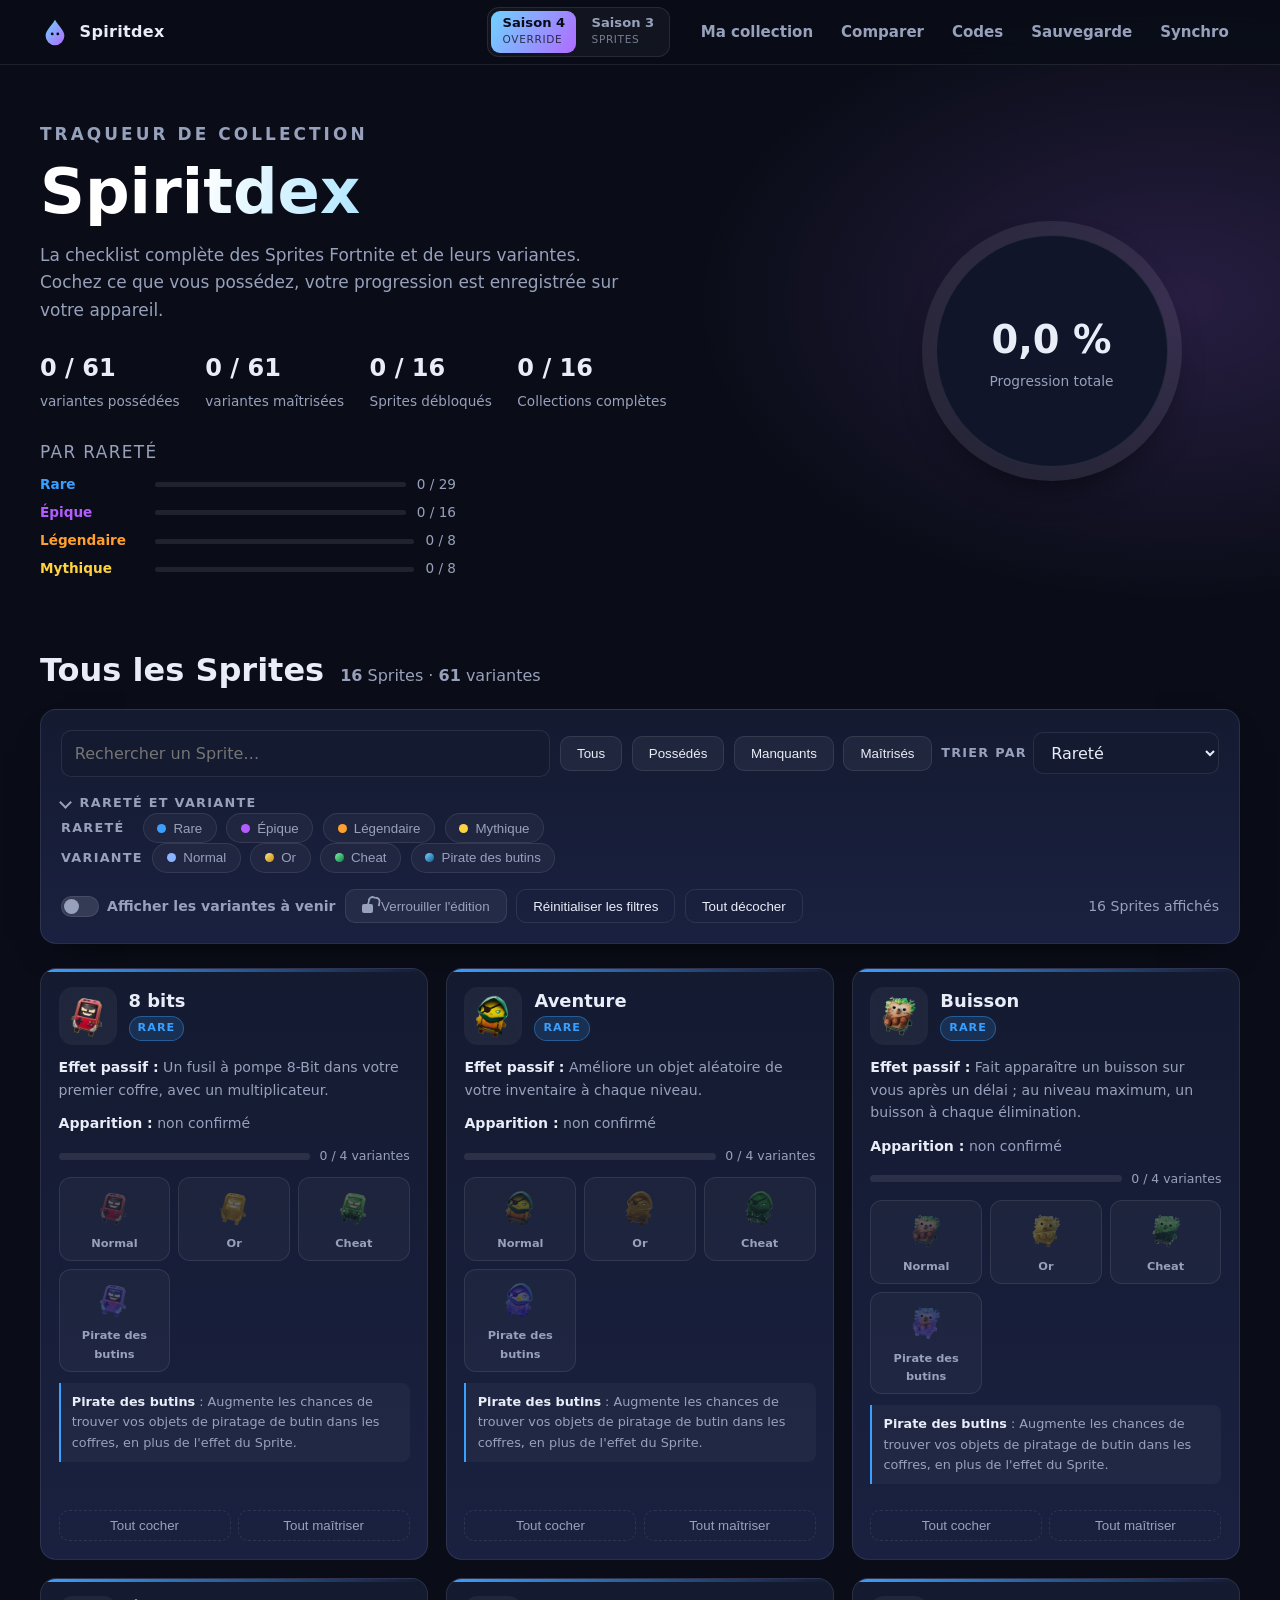
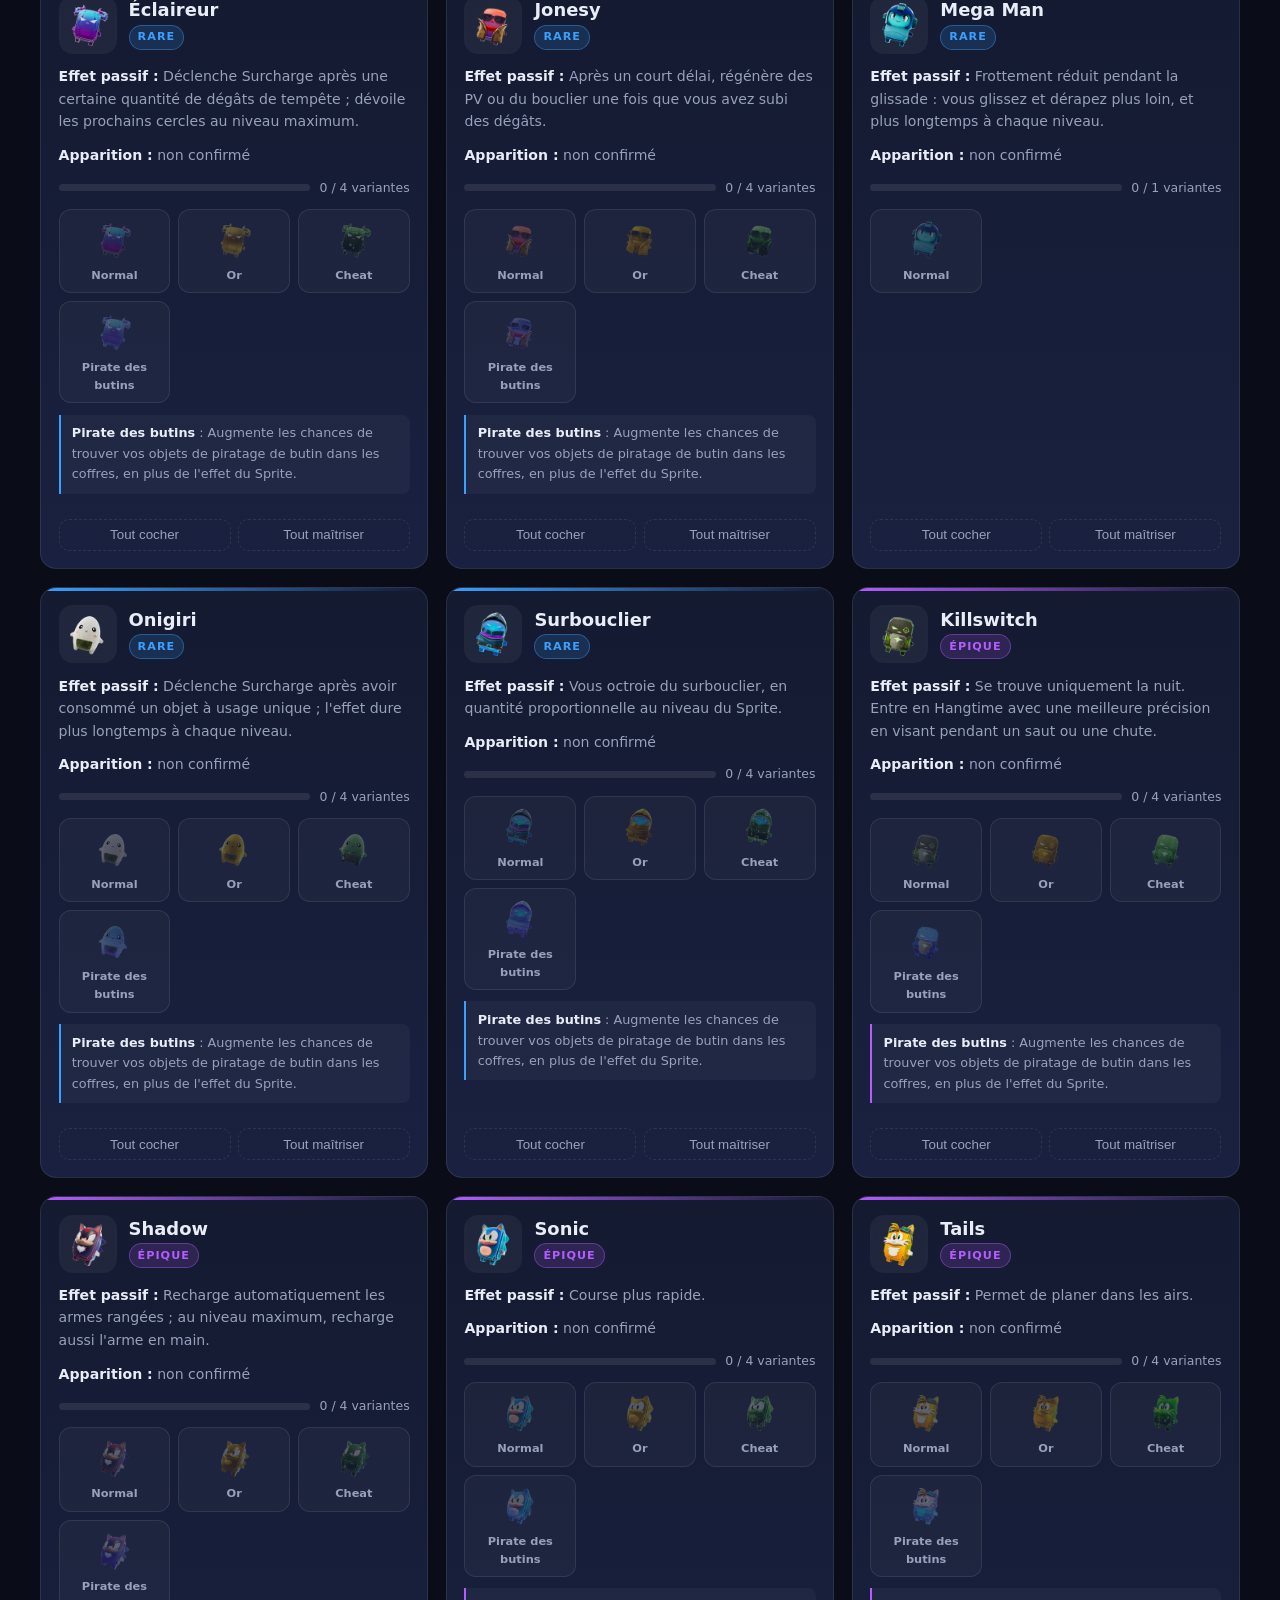
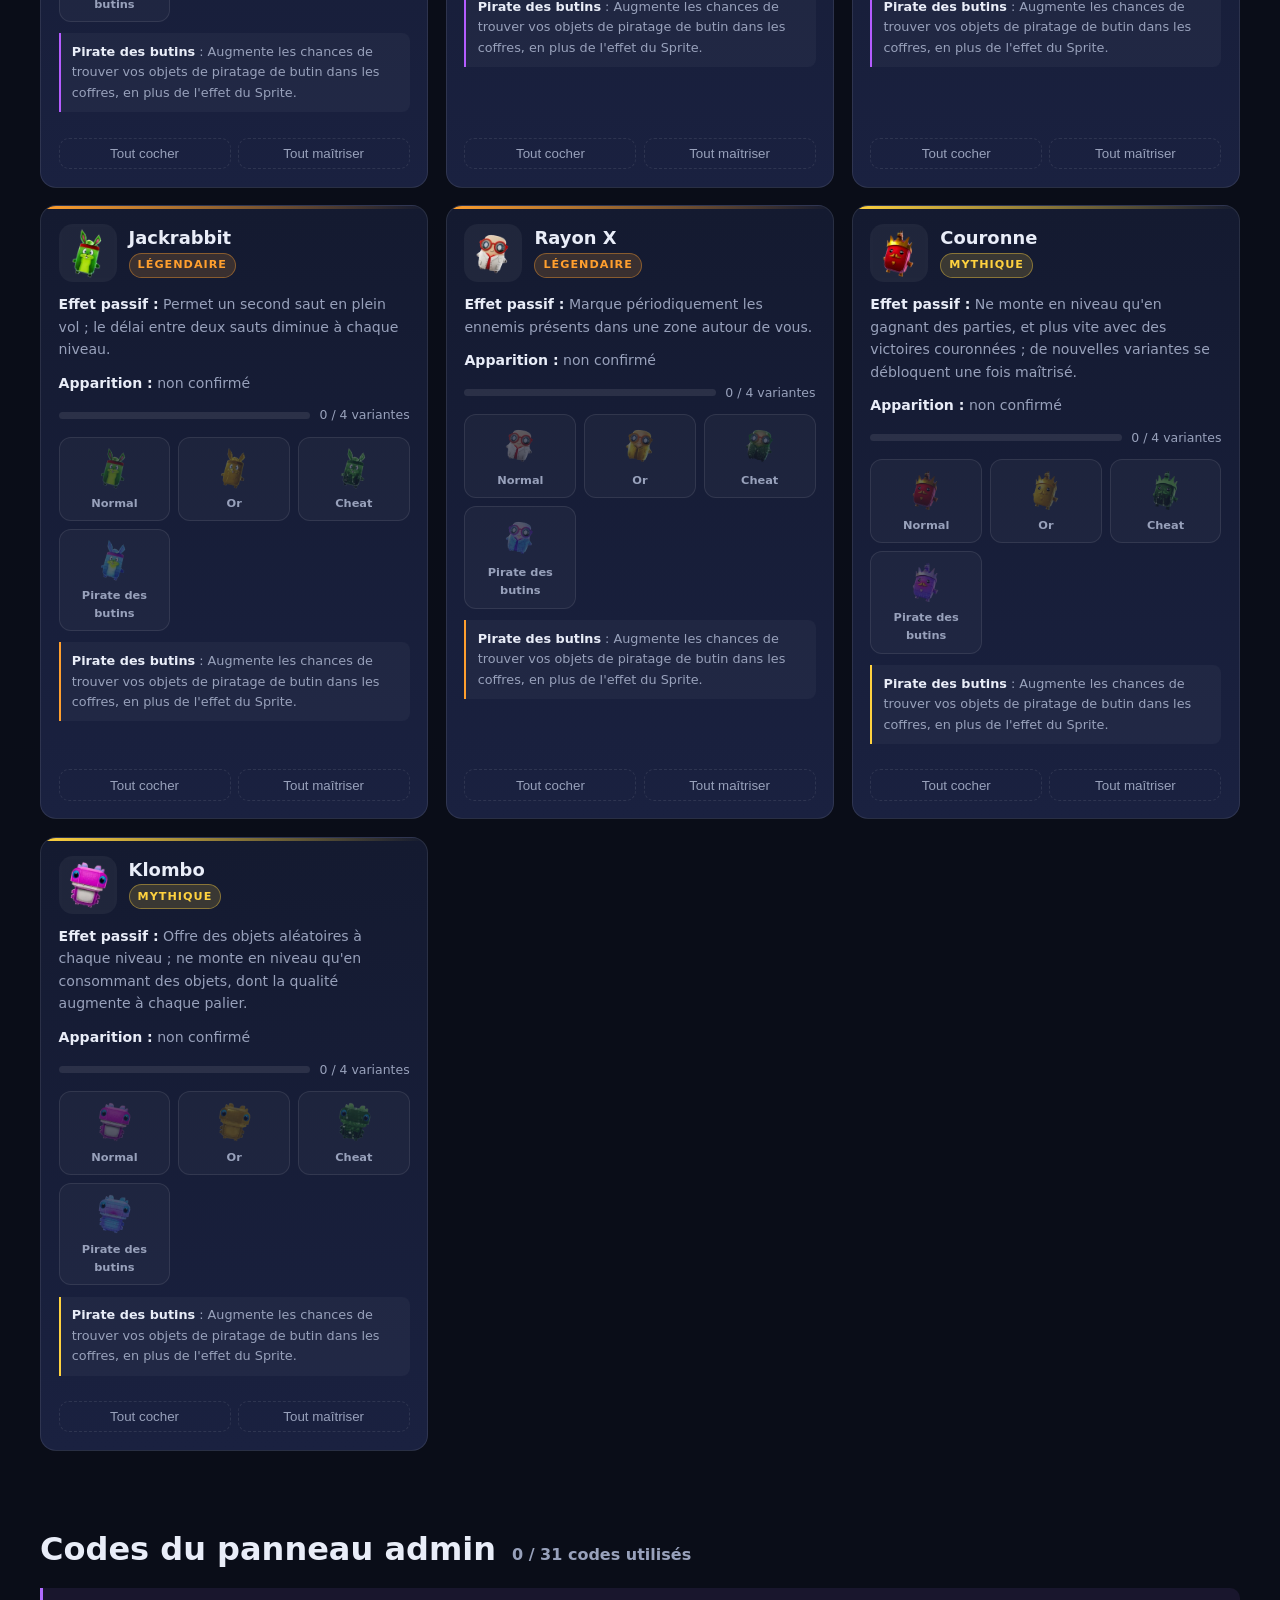
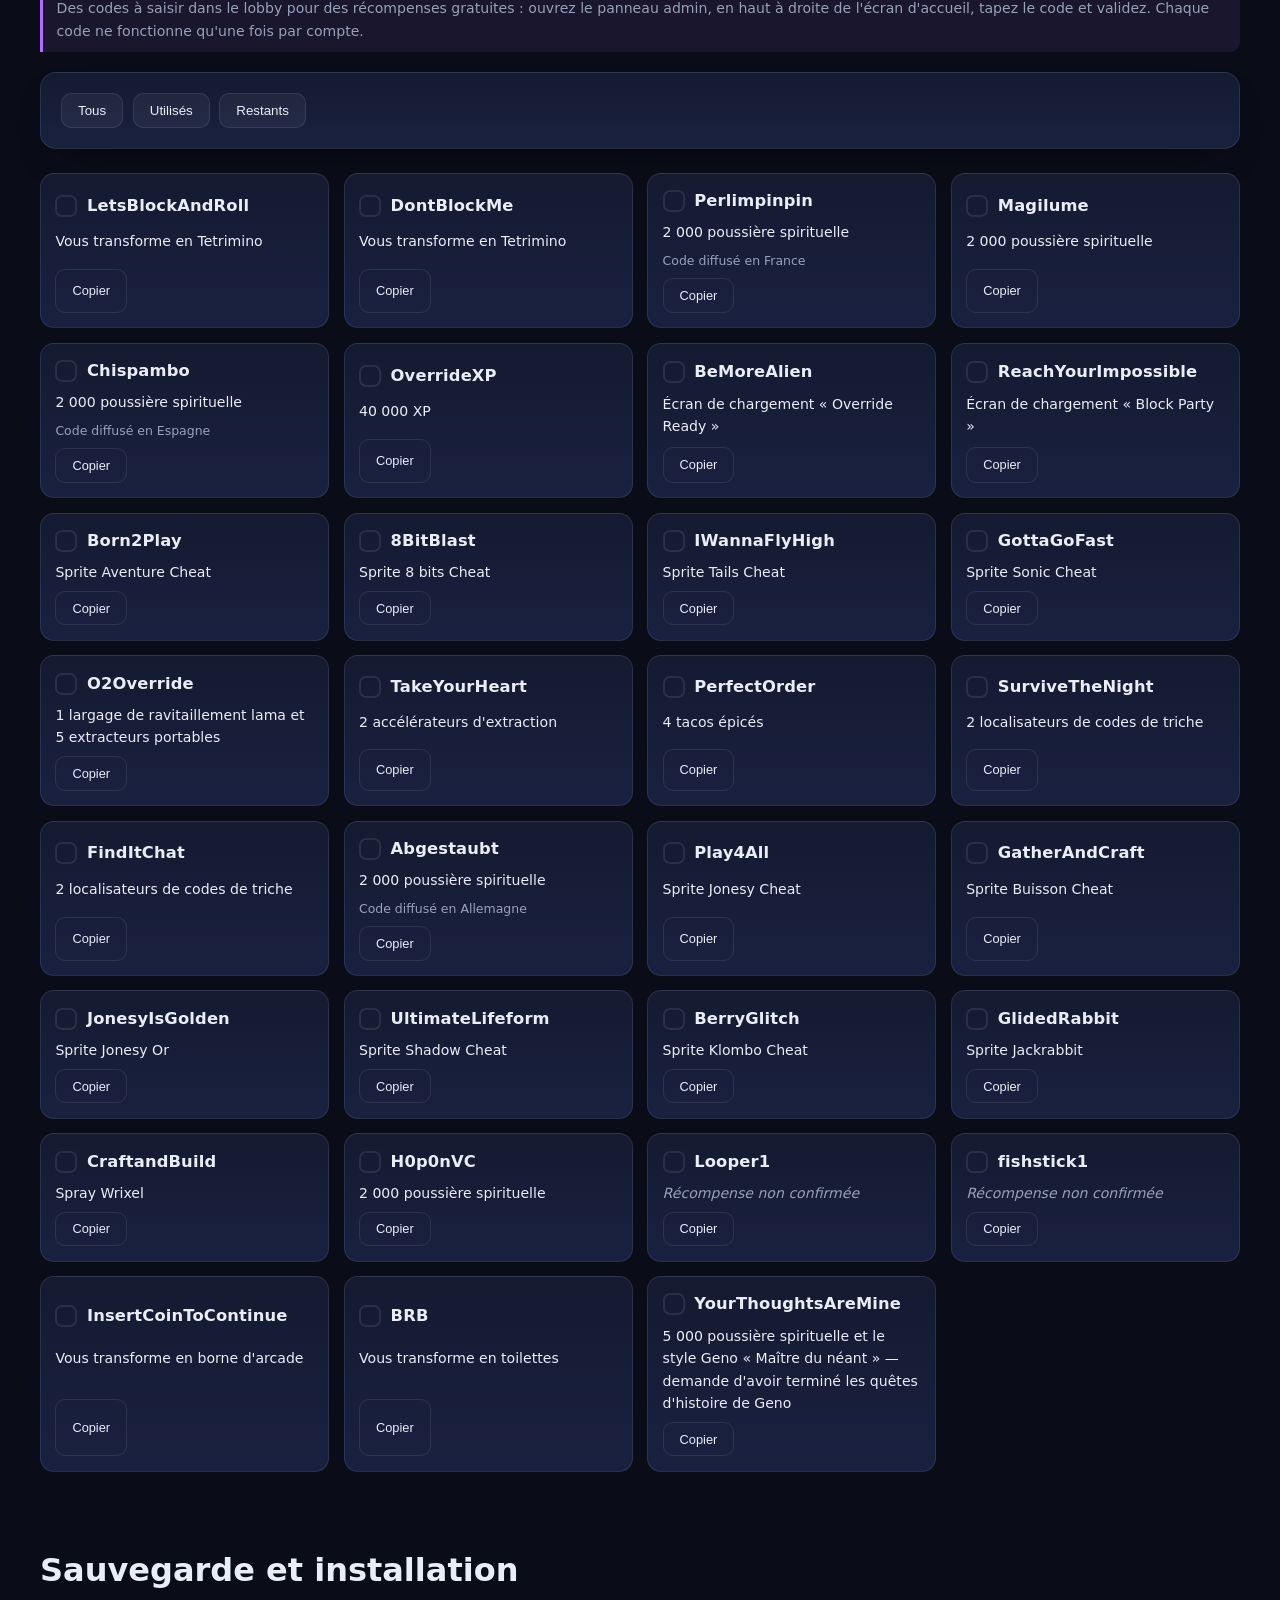
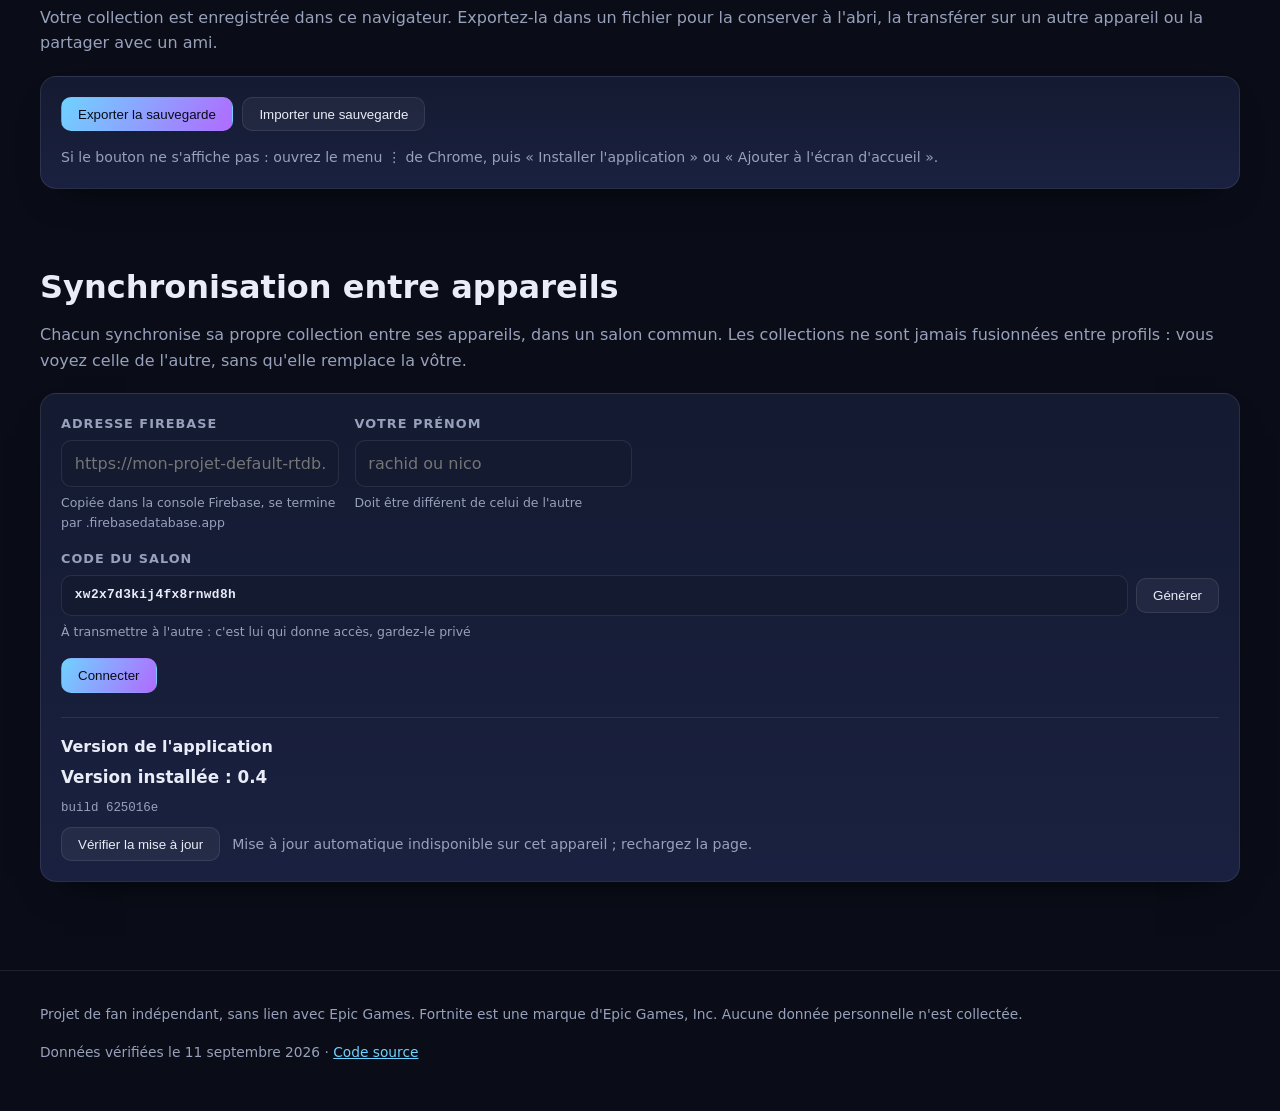
==== index.html @ 767d53b4 "Deploy 625016e57aa10b478d36780dc2bc781503c503b8" ====
<!doctype html>
<html lang="fr">
<head>
<meta charset="utf-8">
<meta name="viewport" content="width=device-width, initial-scale=1">
<title>Spiritdex</title>
<meta name="description" content="Checklist des Sprites Fortnite et de leurs variantes.">
<link rel="canonical" href="./fr/">
<link rel="icon" href="./assets/img/favicon.svg?v=625016e" type="image/svg+xml">
<style>
  body{margin:0;min-height:100vh;display:grid;place-items:center;background:#0a0d18;color:#e9edf8;
       font:16px/1.6 system-ui,sans-serif;text-align:center}
  a{color:#6fd2ff;font-weight:700}
</style>
<script>
  // Le site n'existe qu'en français : on redirige en conservant un éventuel
  // code de partage présent dans l'adresse.
  location.replace('./fr/' + location.search + location.hash);
</script>
</head>
<body>
  <p><a href="./fr/">Ouvrir Spiritdex</a></p>
</body>
</html>
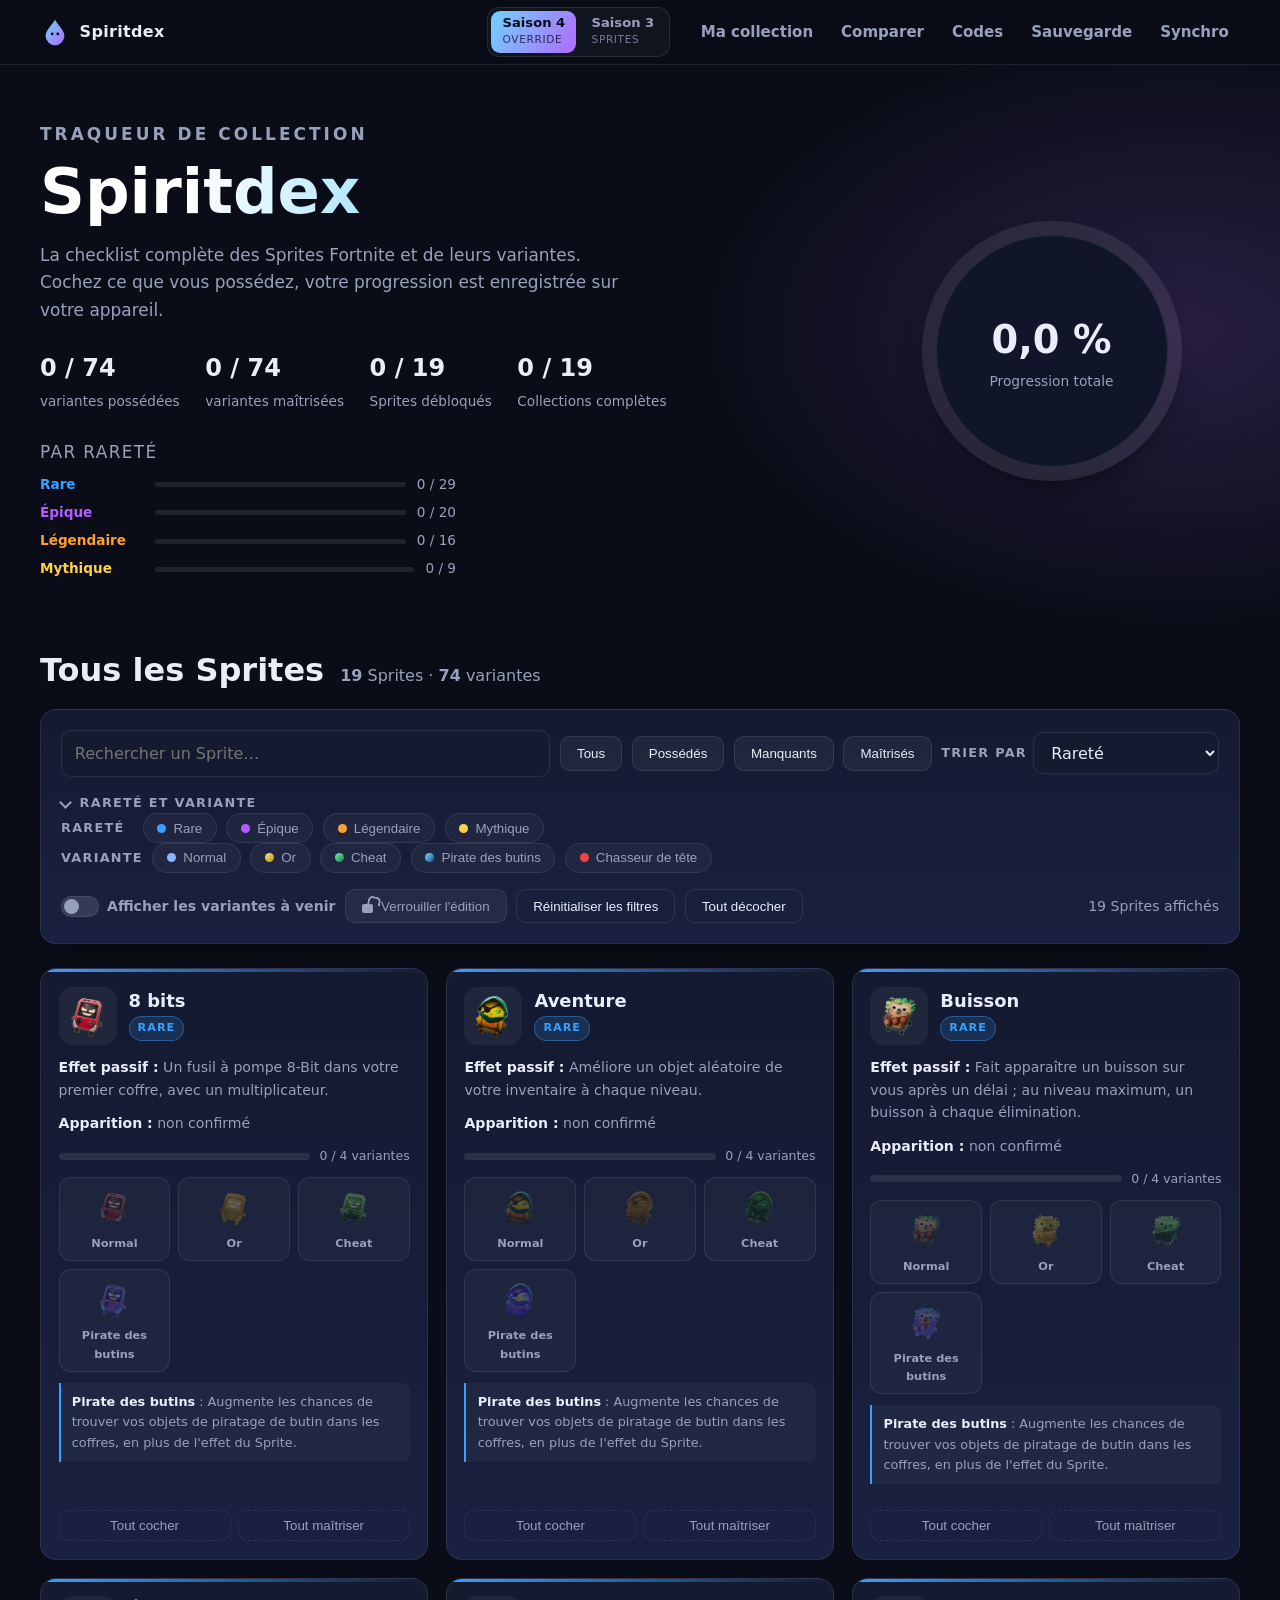
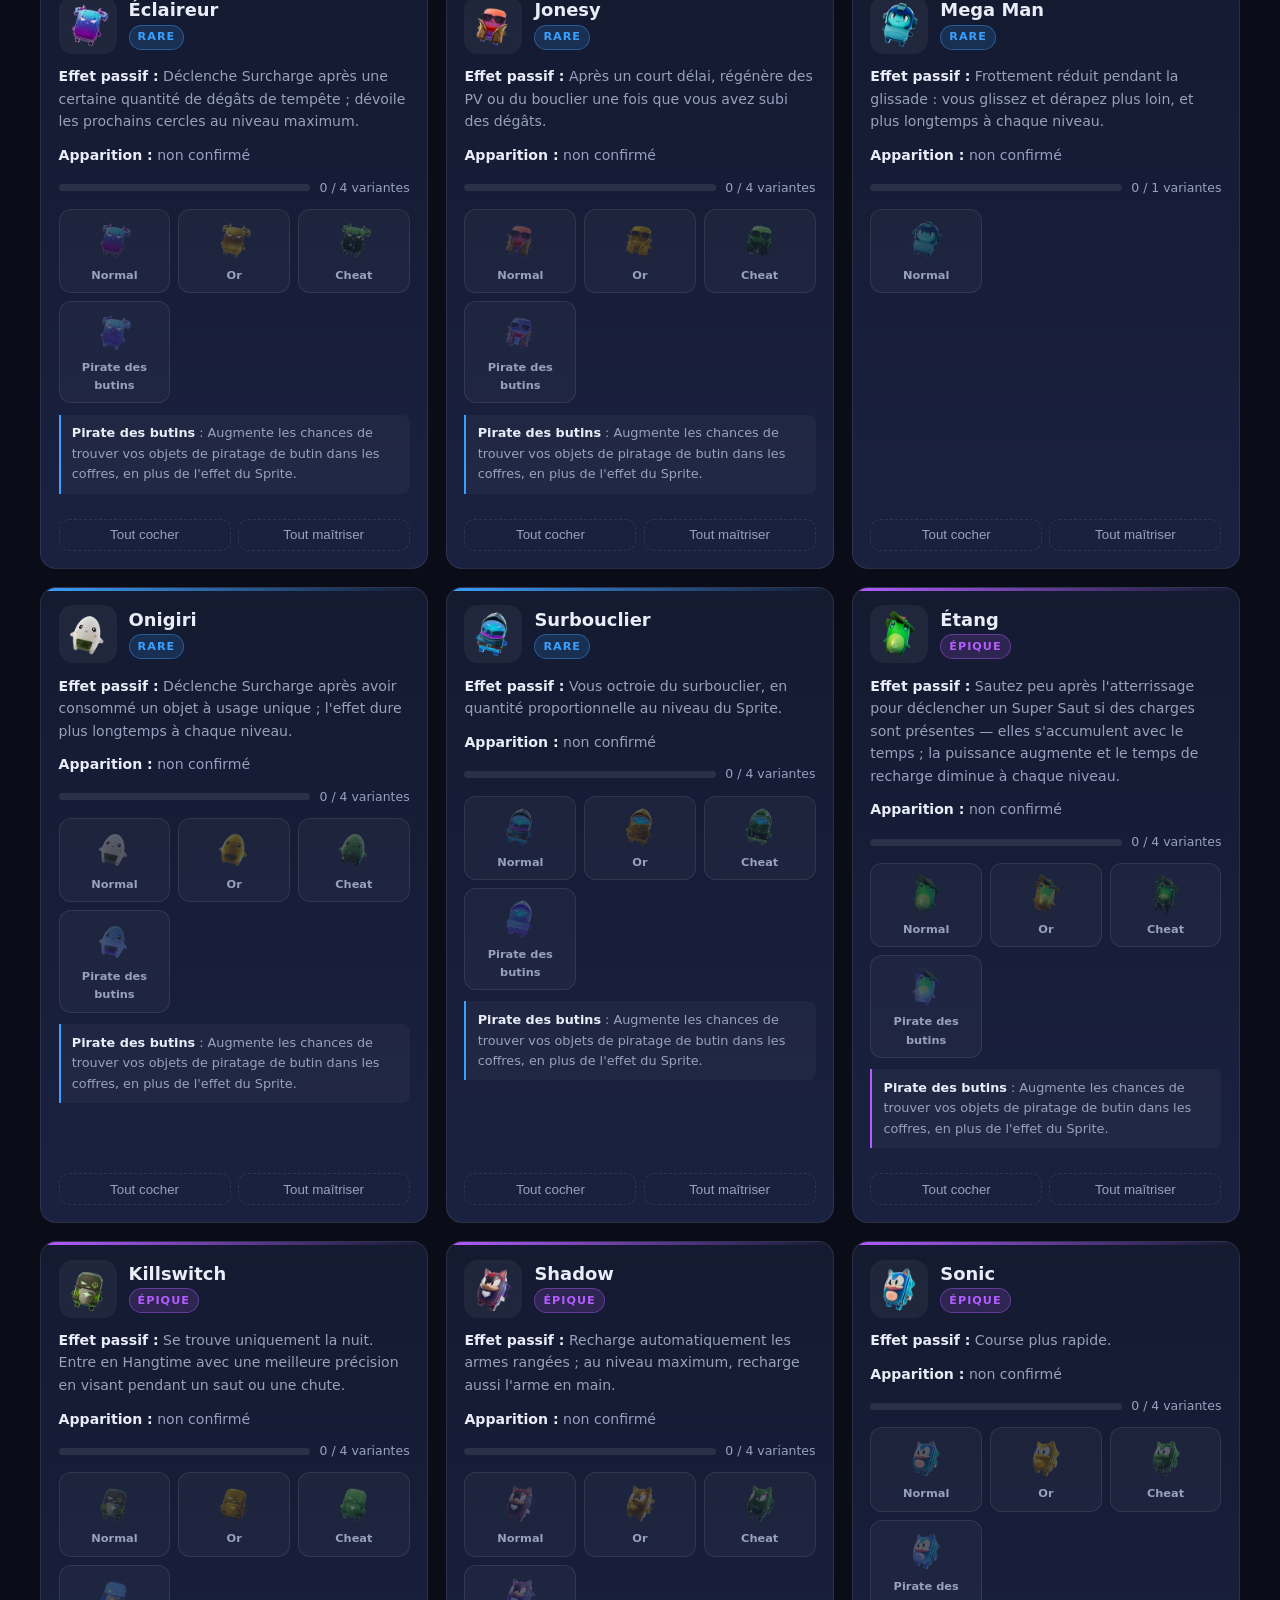
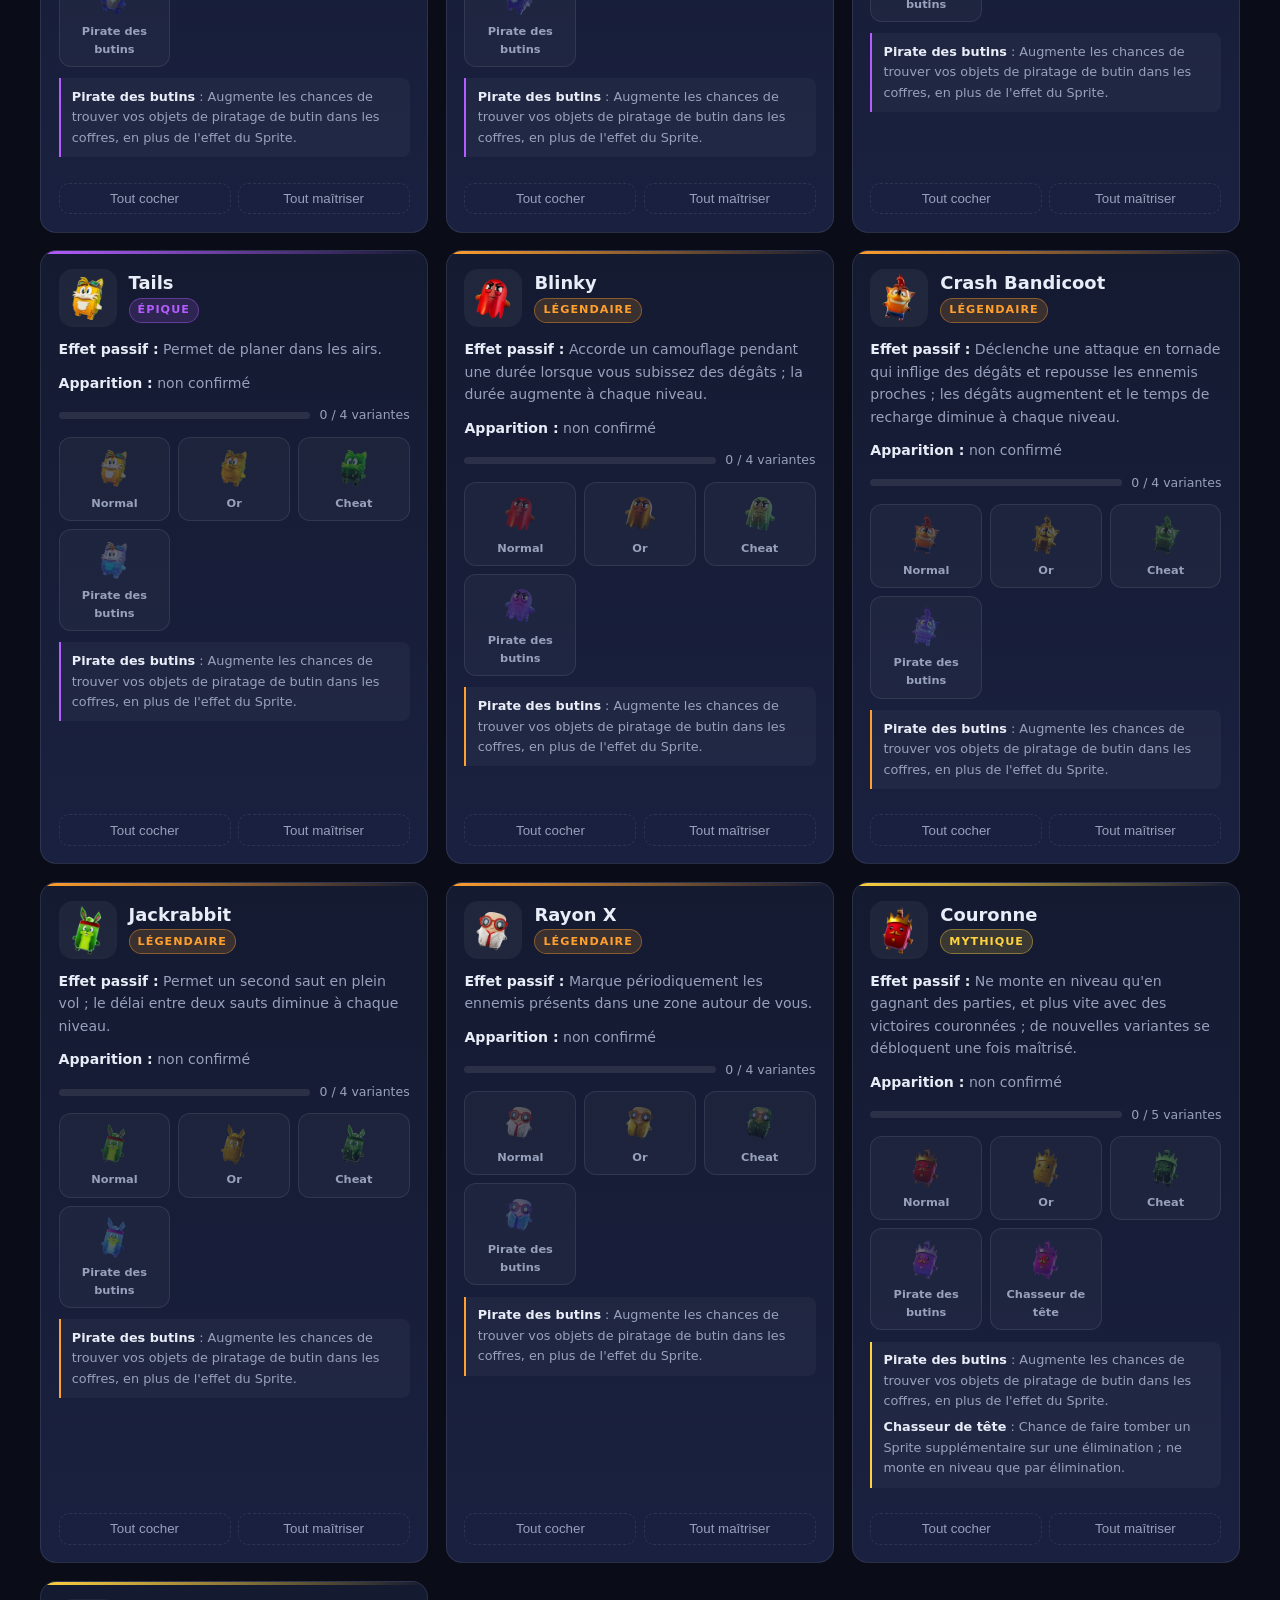
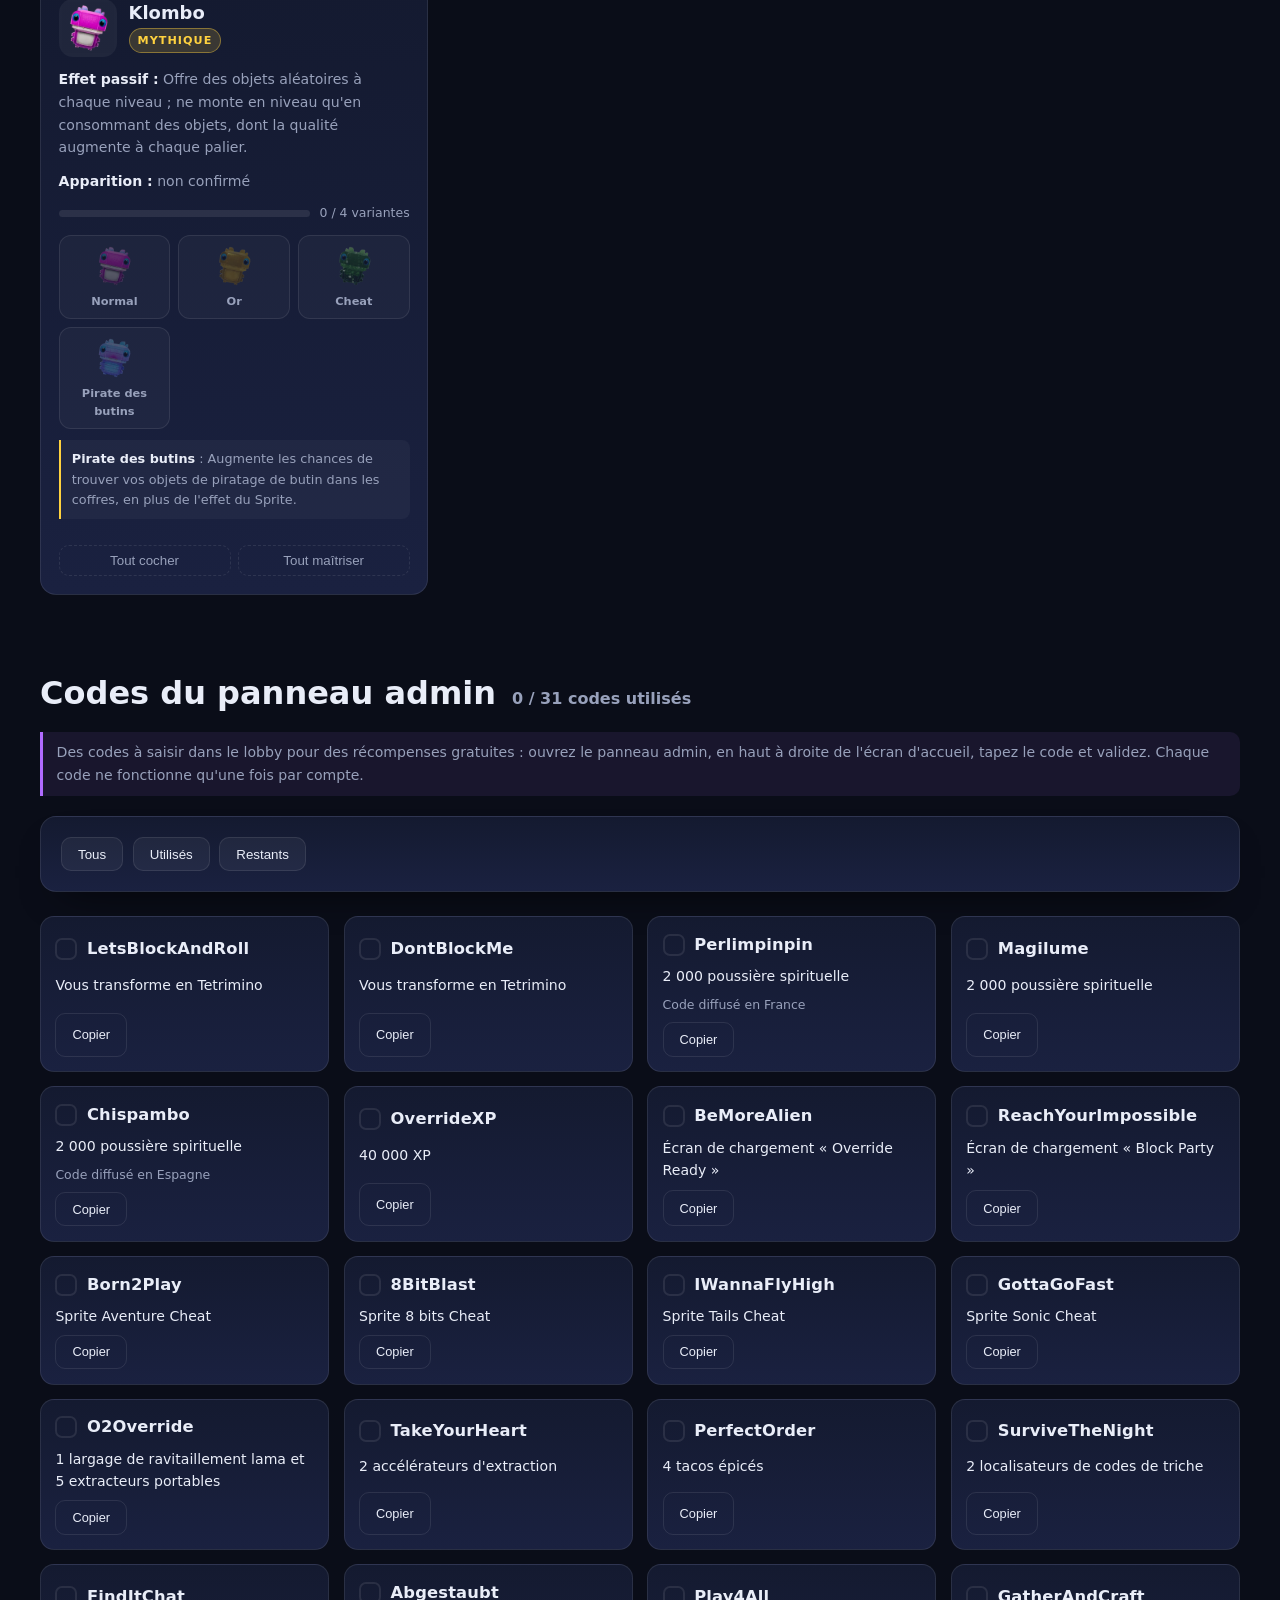
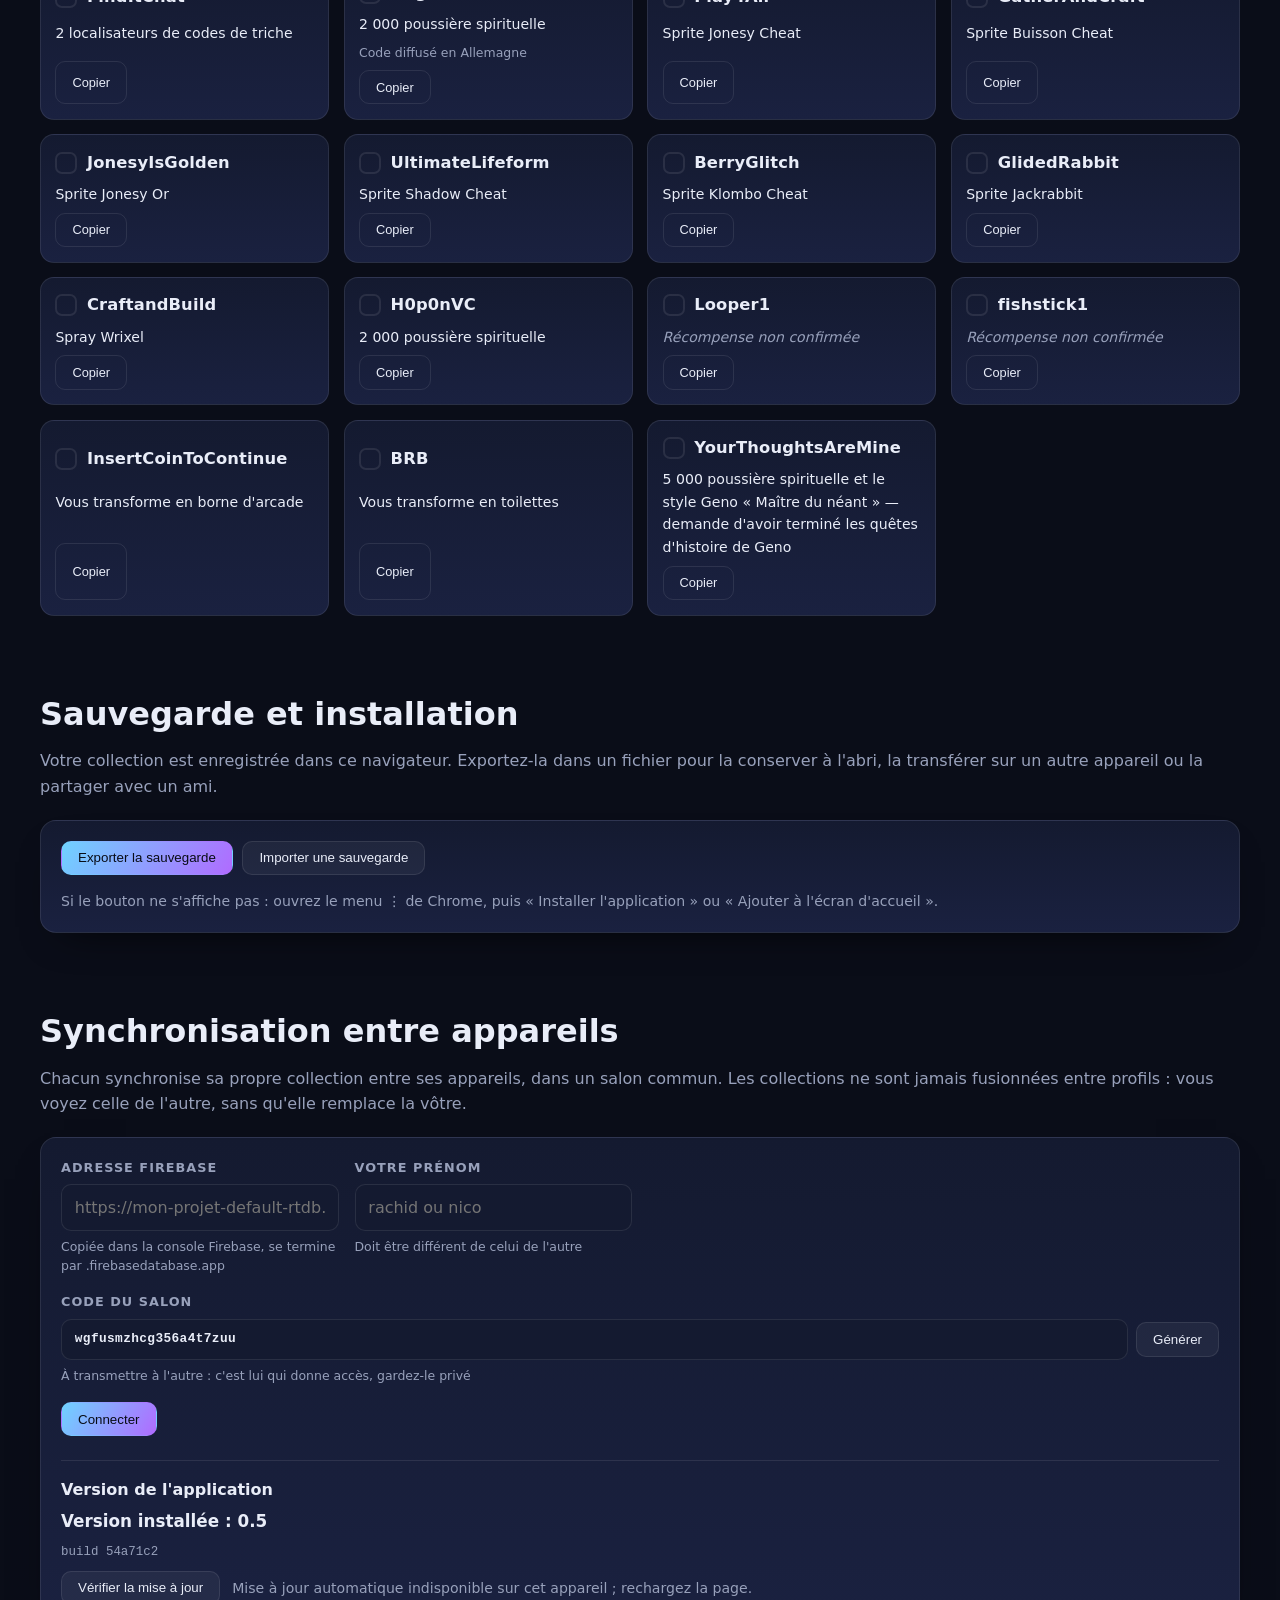
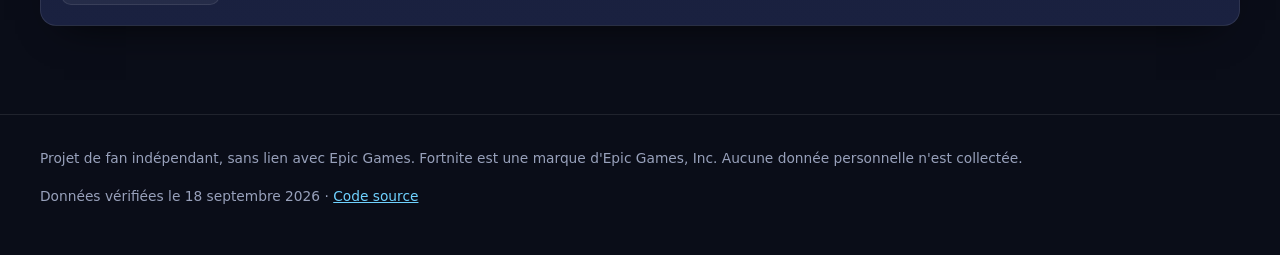
==== commit 209bf8ff: "Deploy 54a71c2fe2ce2a2e2172a18b75fc327cd70c81e2" ====
--- a/index.html
+++ b/index.html
@@ -6,7 +6,7 @@
 <title>Spiritdex</title>
 <meta name="description" content="Checklist des Sprites Fortnite et de leurs variantes.">
 <link rel="canonical" href="./fr/">
-<link rel="icon" href="./assets/img/favicon.svg?v=625016e" type="image/svg+xml">
+<link rel="icon" href="./assets/img/favicon.svg?v=54a71c2" type="image/svg+xml">
 <style>
   body{margin:0;min-height:100vh;display:grid;place-items:center;background:#0a0d18;color:#e9edf8;
        font:16px/1.6 system-ui,sans-serif;text-align:center}
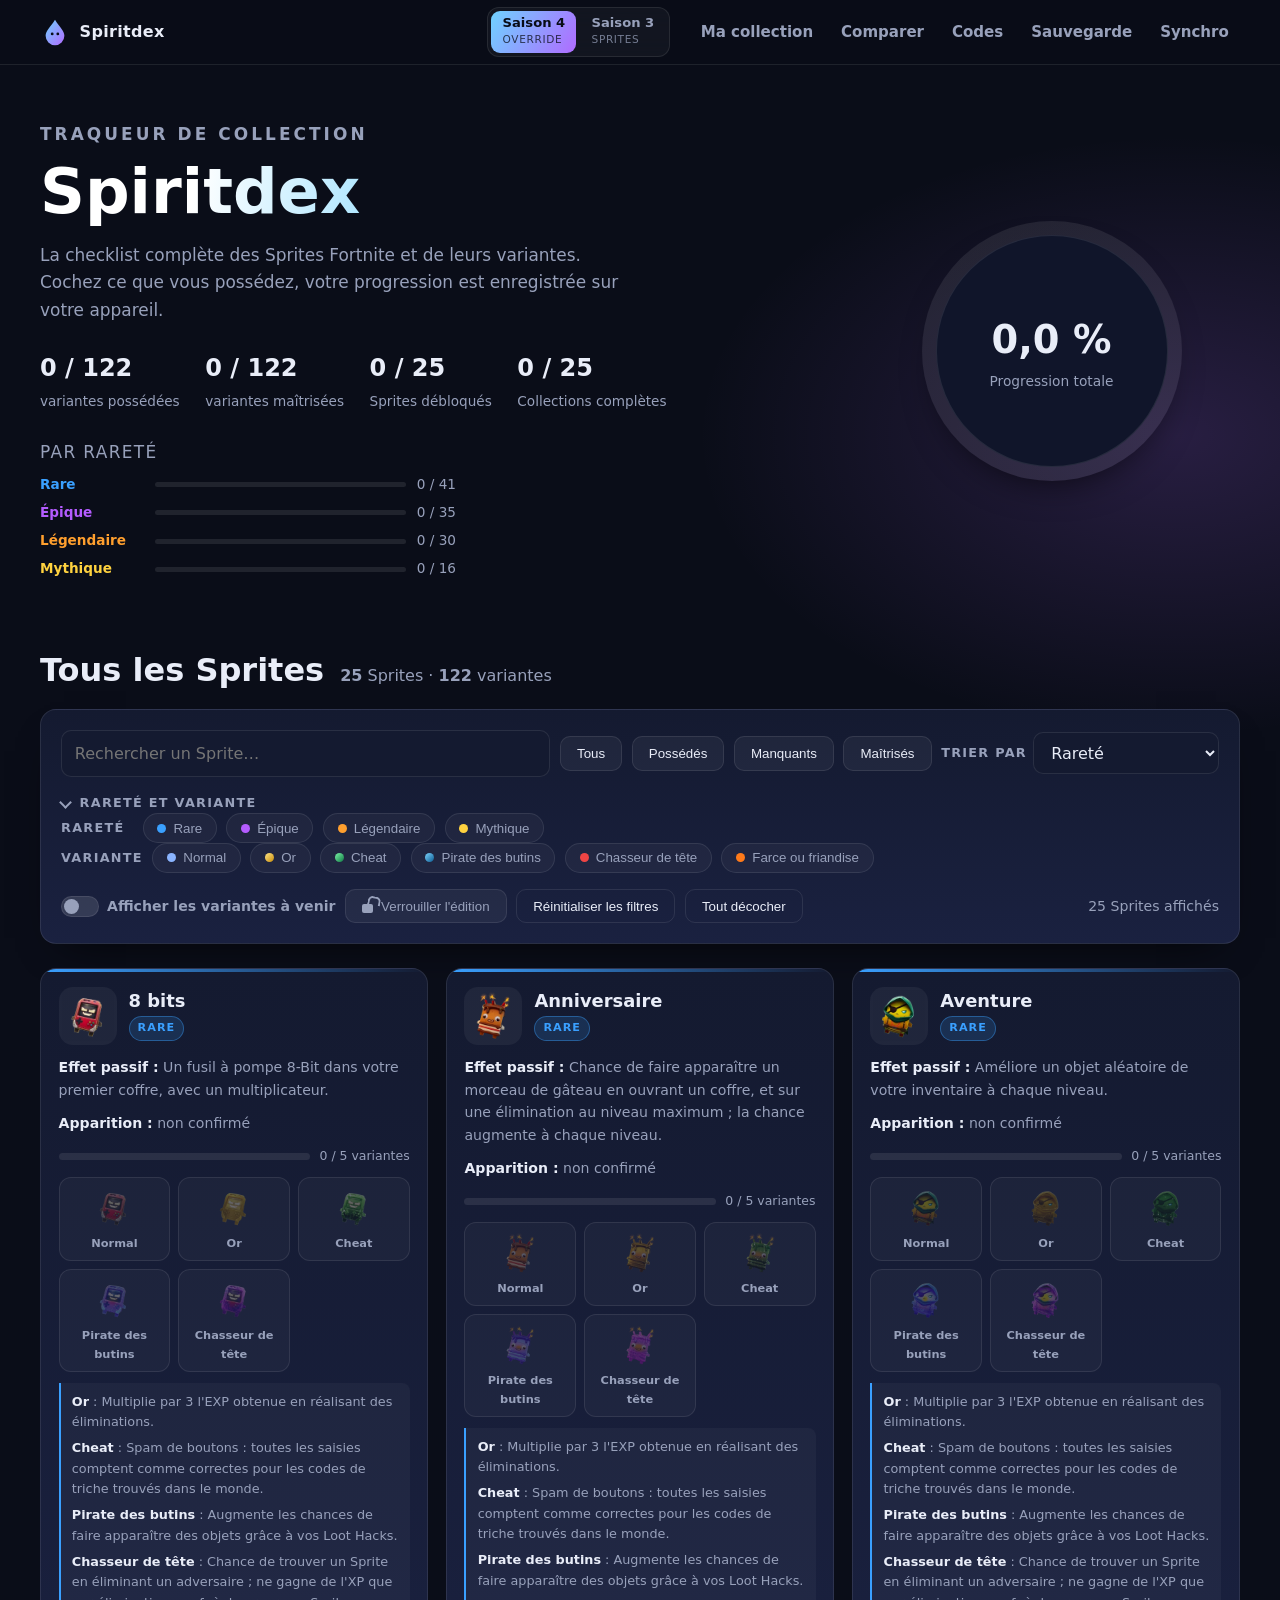
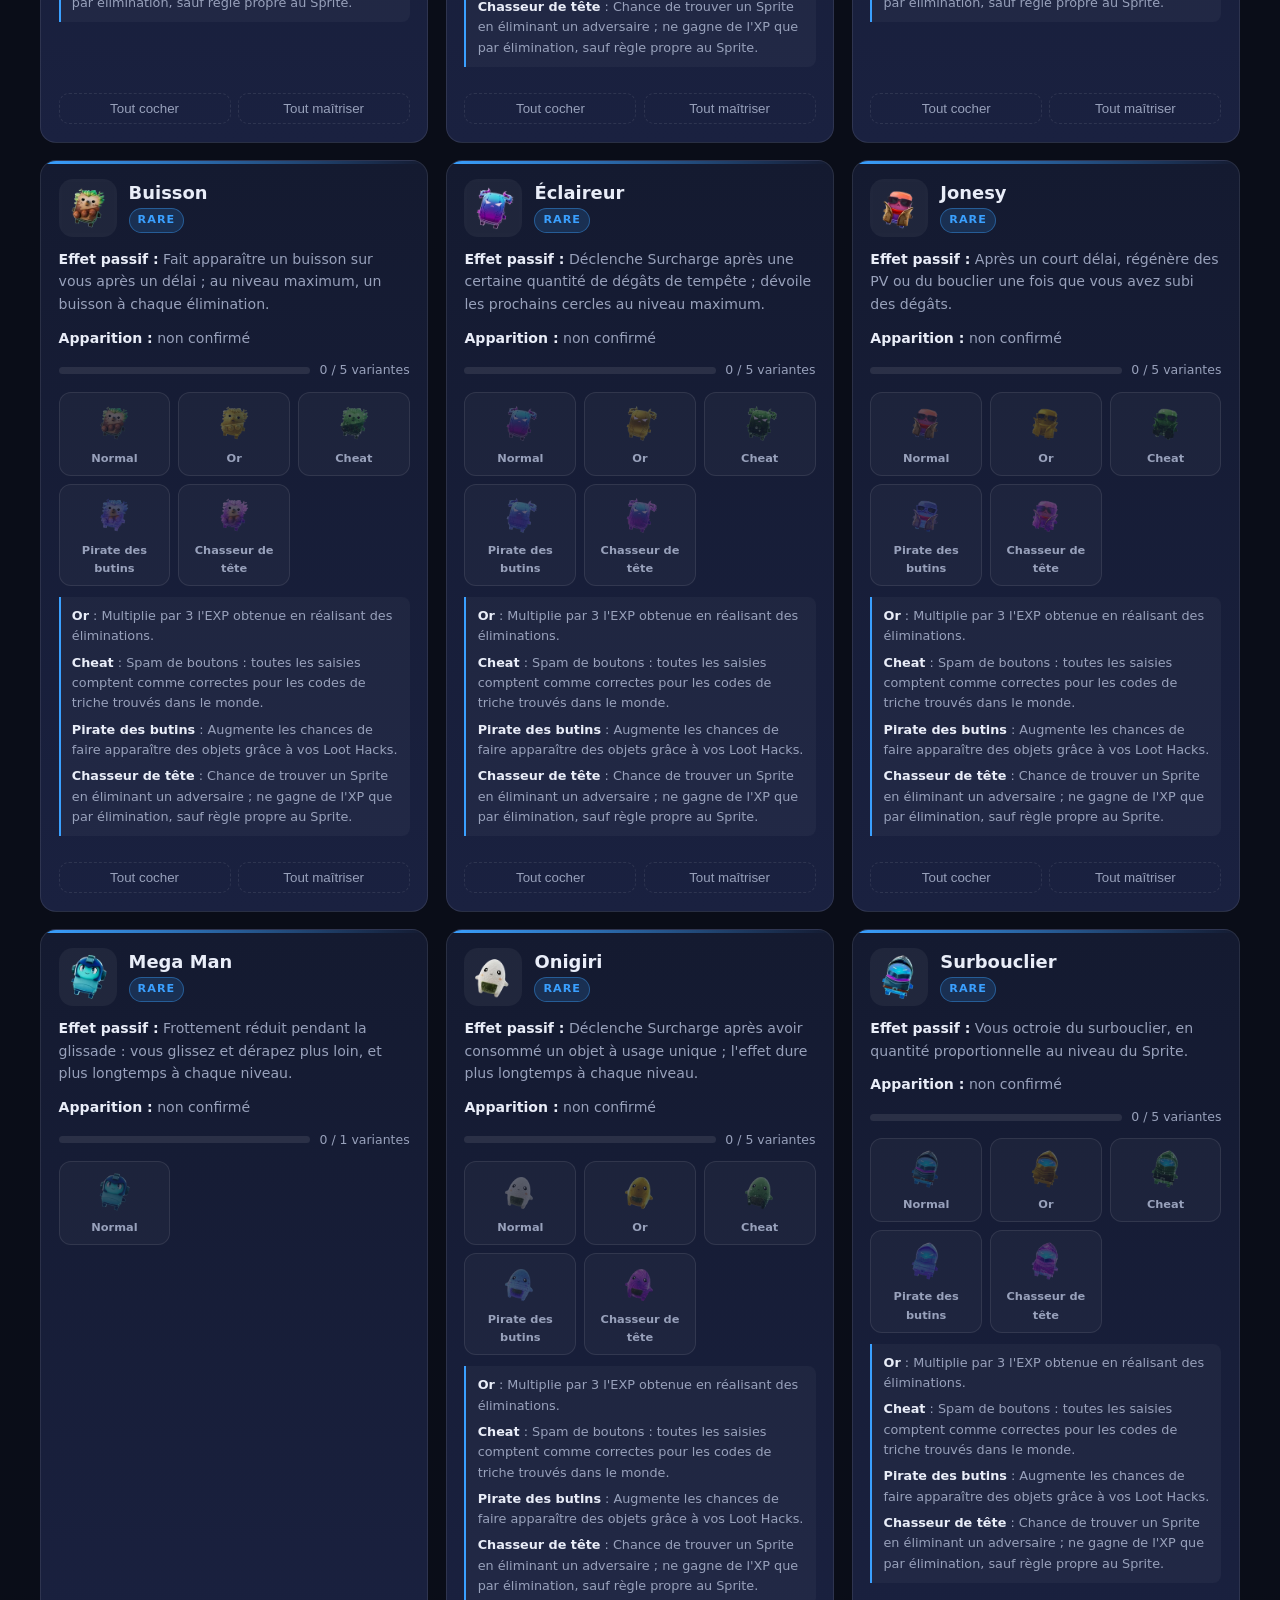
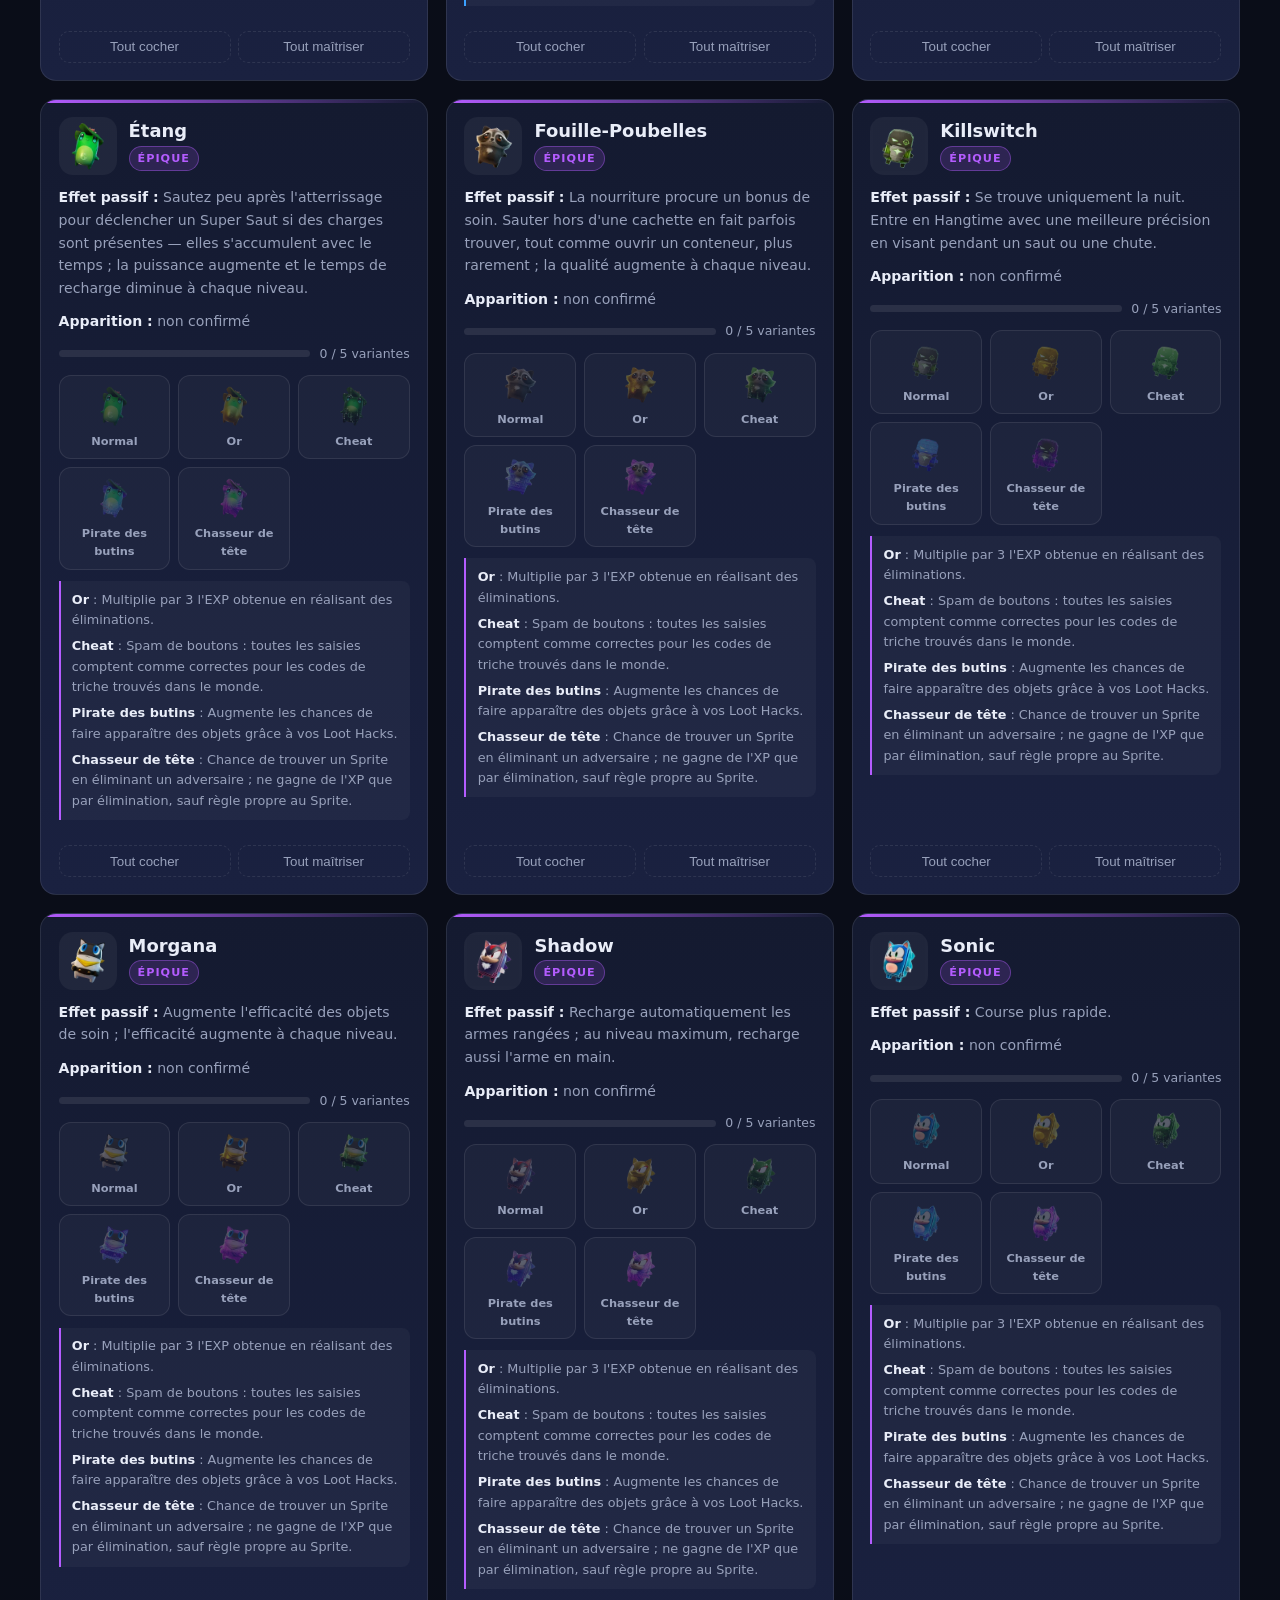
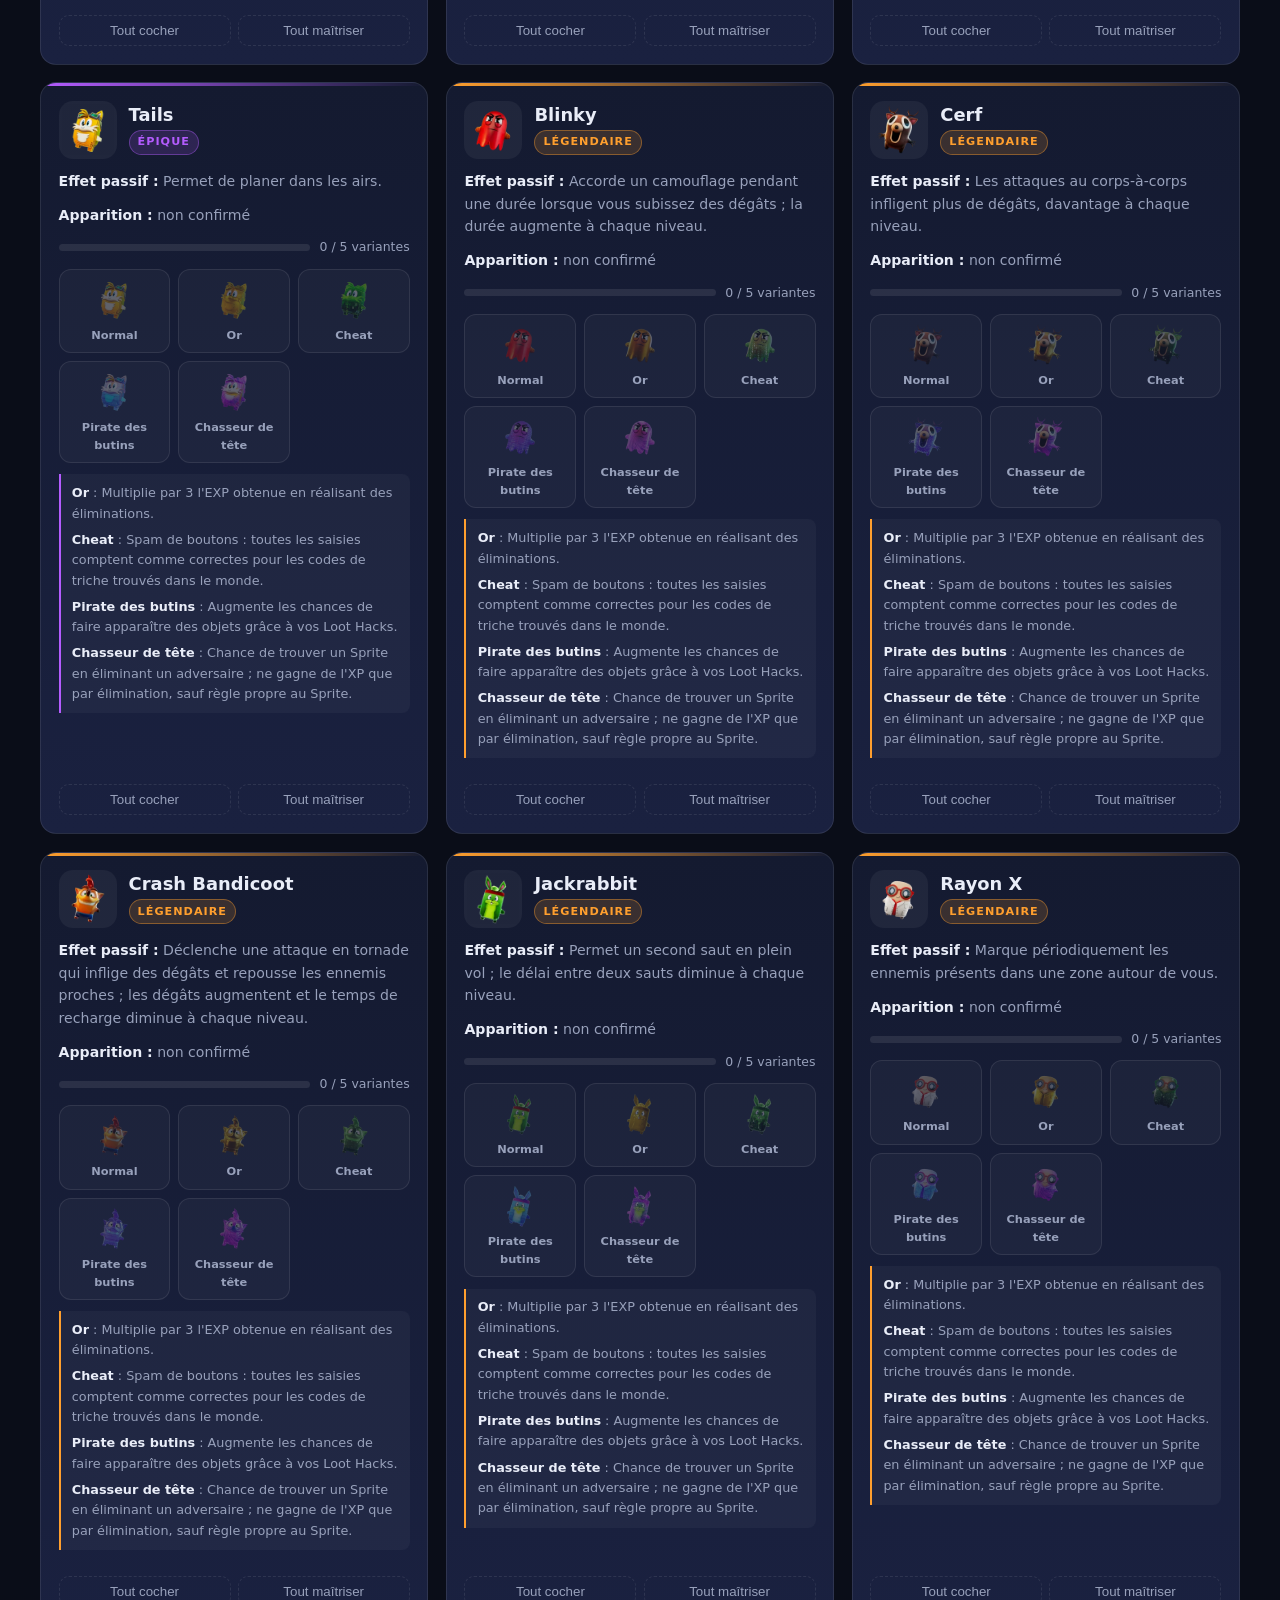
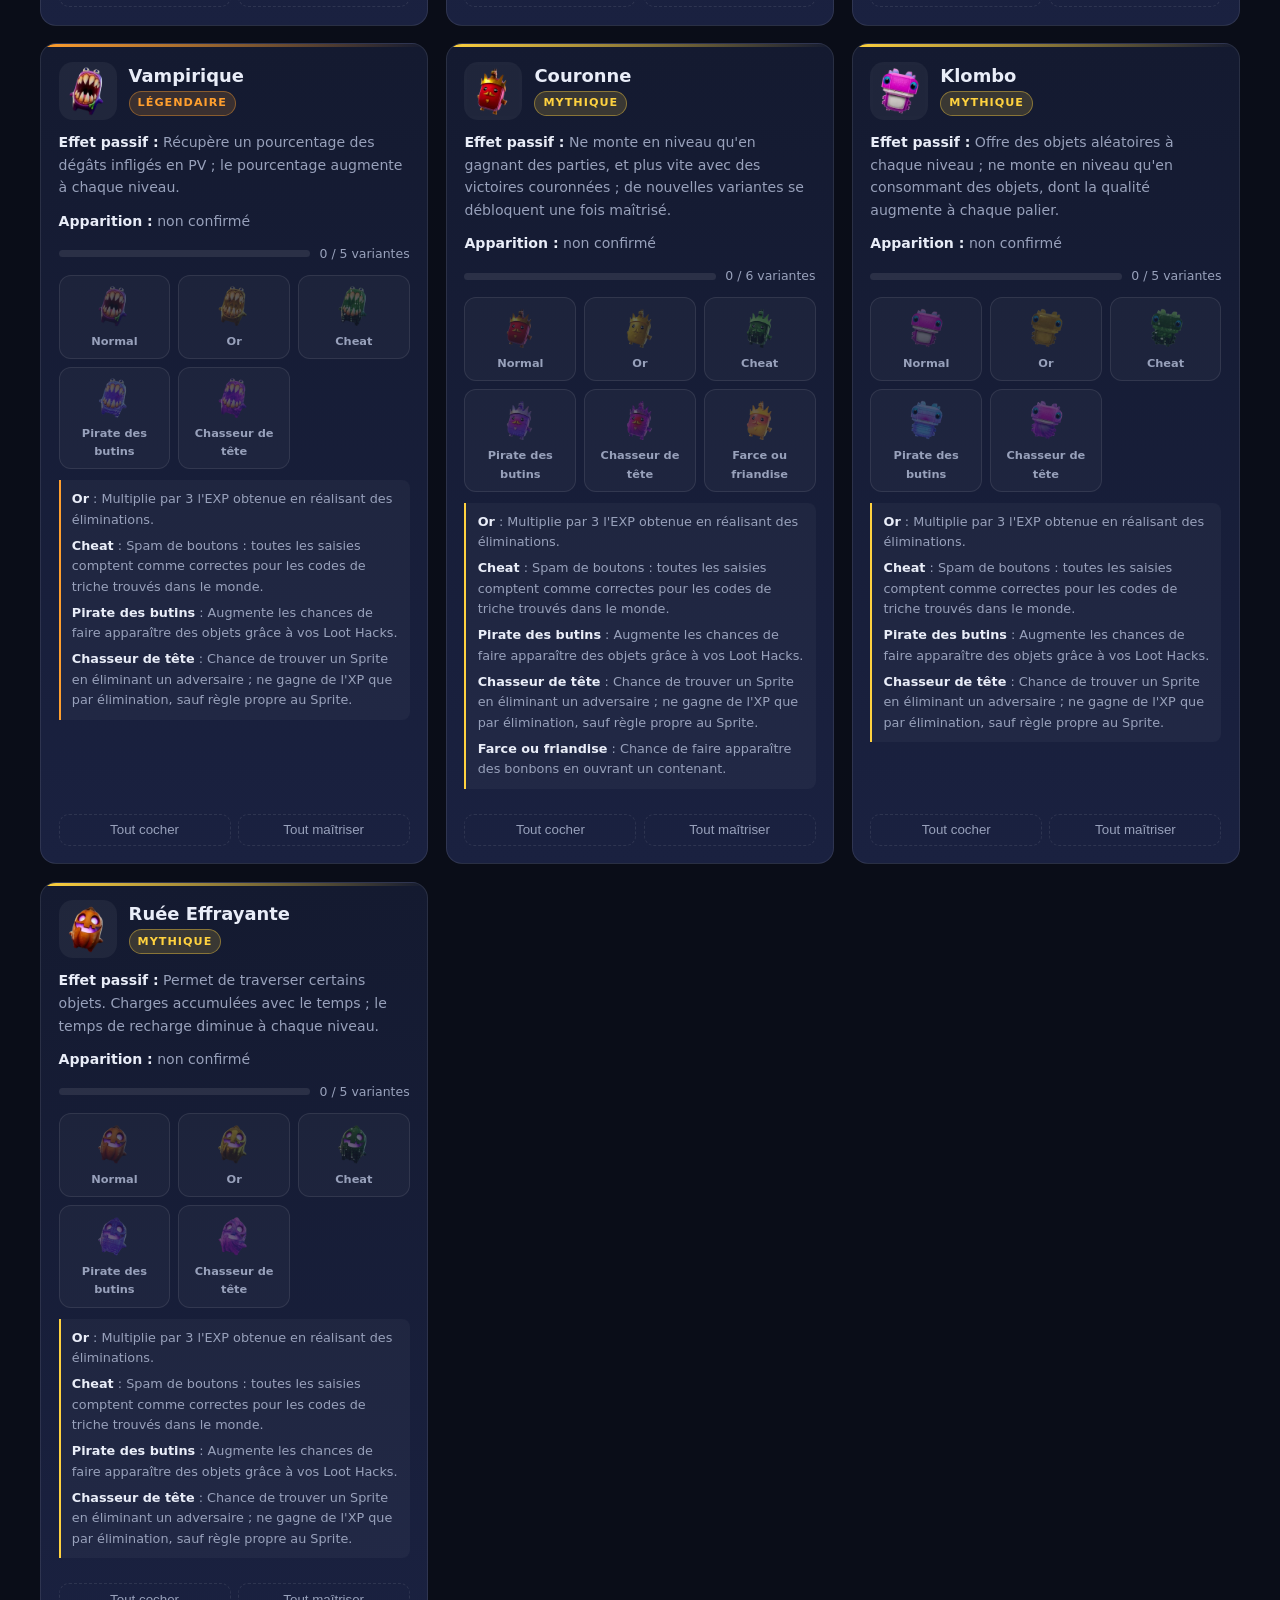
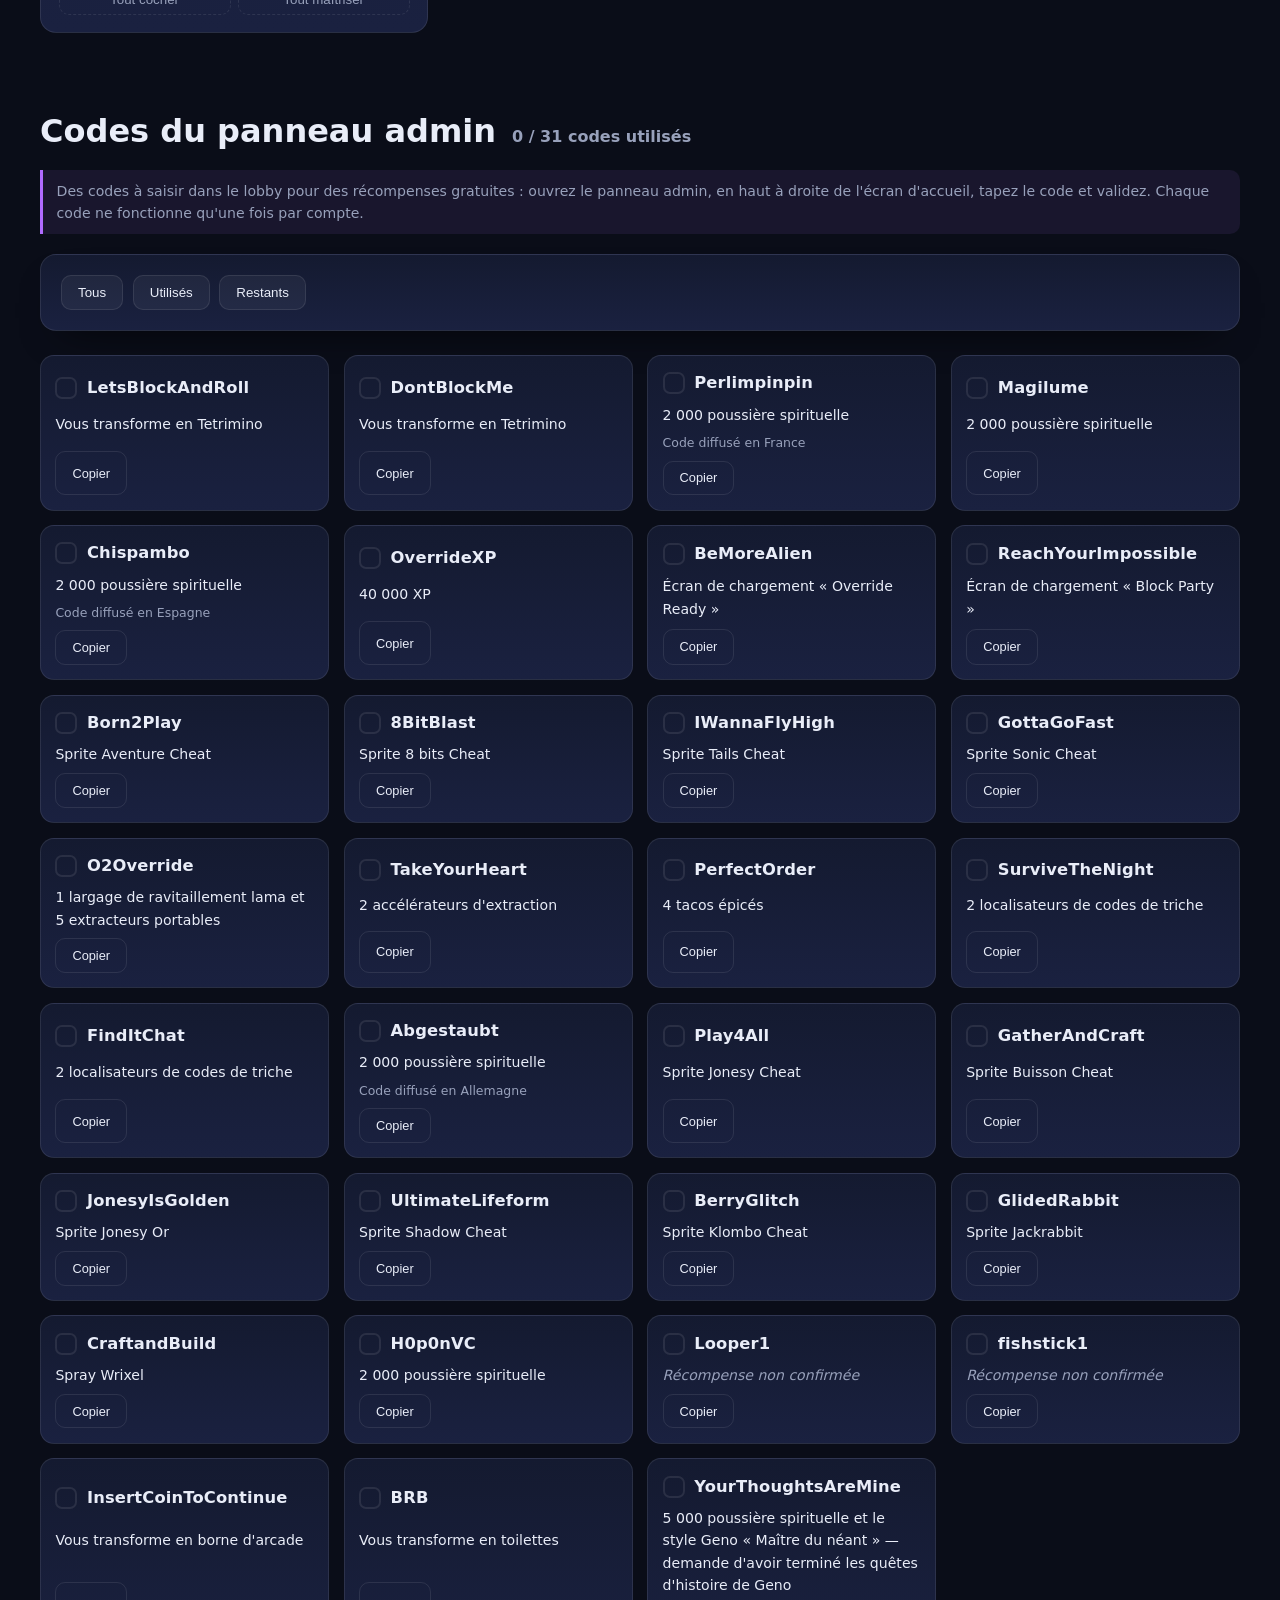
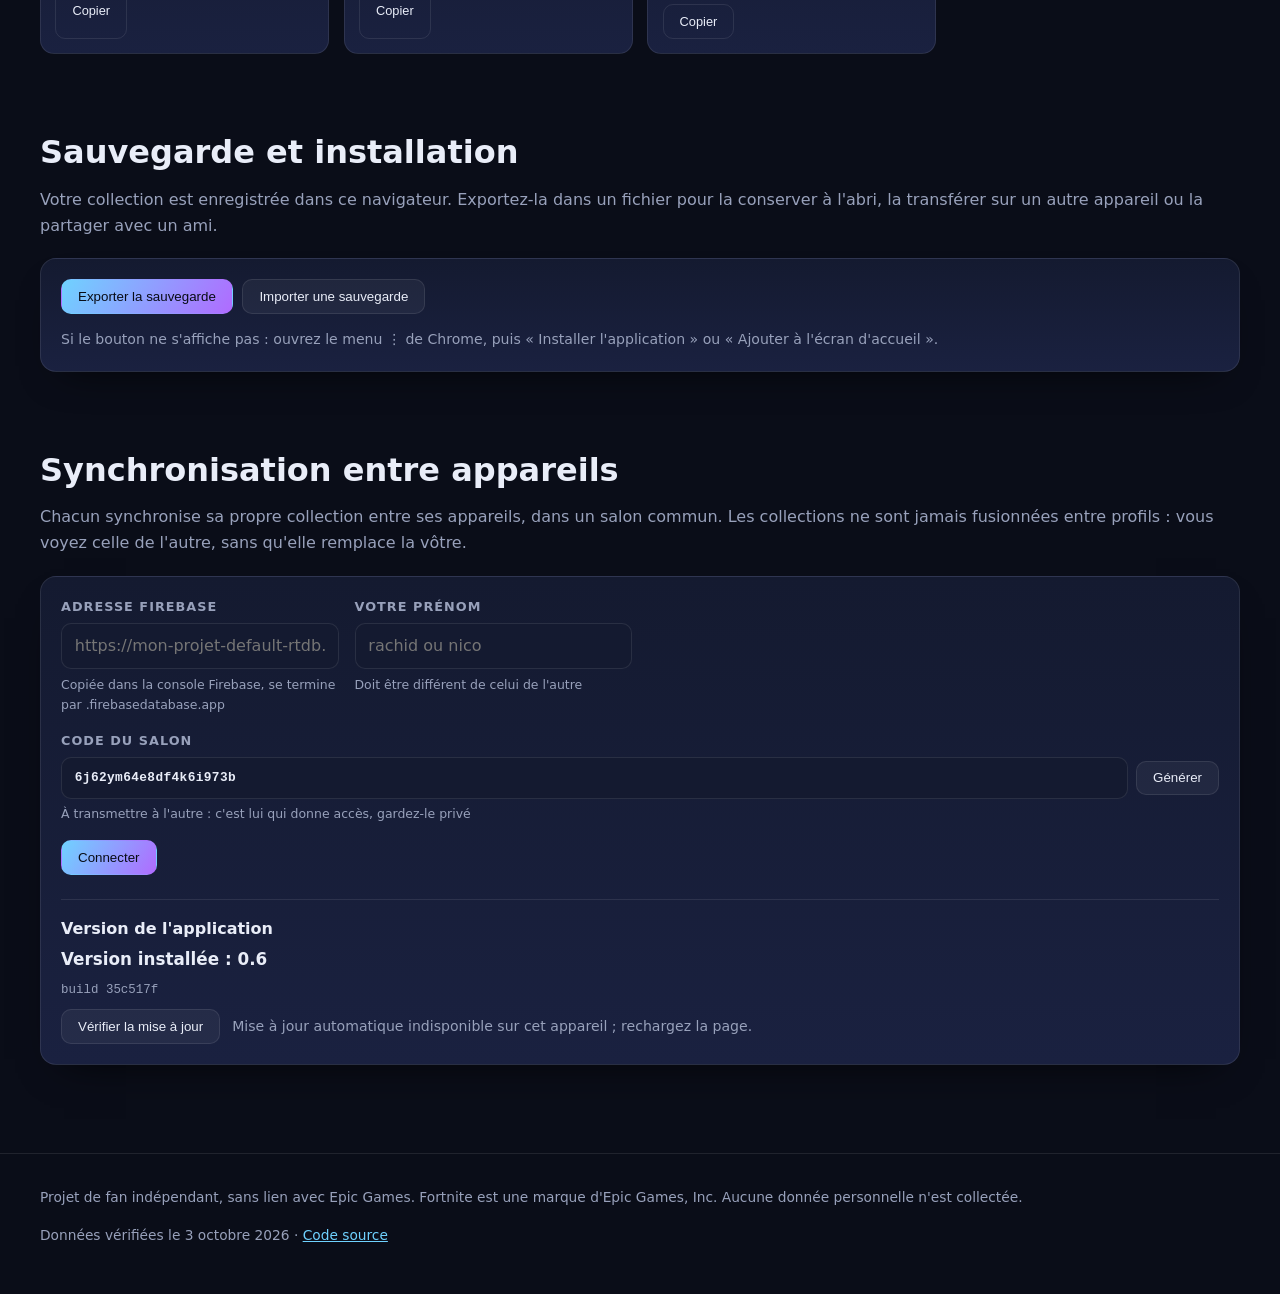
==== commit a4371f2a: "Deploy 35c517ff8c3b4e9d39e295e9f12ab139e822e9f5" ====
--- a/index.html
+++ b/index.html
@@ -6,7 +6,7 @@
 <title>Spiritdex</title>
 <meta name="description" content="Checklist des Sprites Fortnite et de leurs variantes.">
 <link rel="canonical" href="./fr/">
-<link rel="icon" href="./assets/img/favicon.svg?v=54a71c2" type="image/svg+xml">
+<link rel="icon" href="./assets/img/favicon.svg?v=35c517f" type="image/svg+xml">
 <style>
   body{margin:0;min-height:100vh;display:grid;place-items:center;background:#0a0d18;color:#e9edf8;
        font:16px/1.6 system-ui,sans-serif;text-align:center}
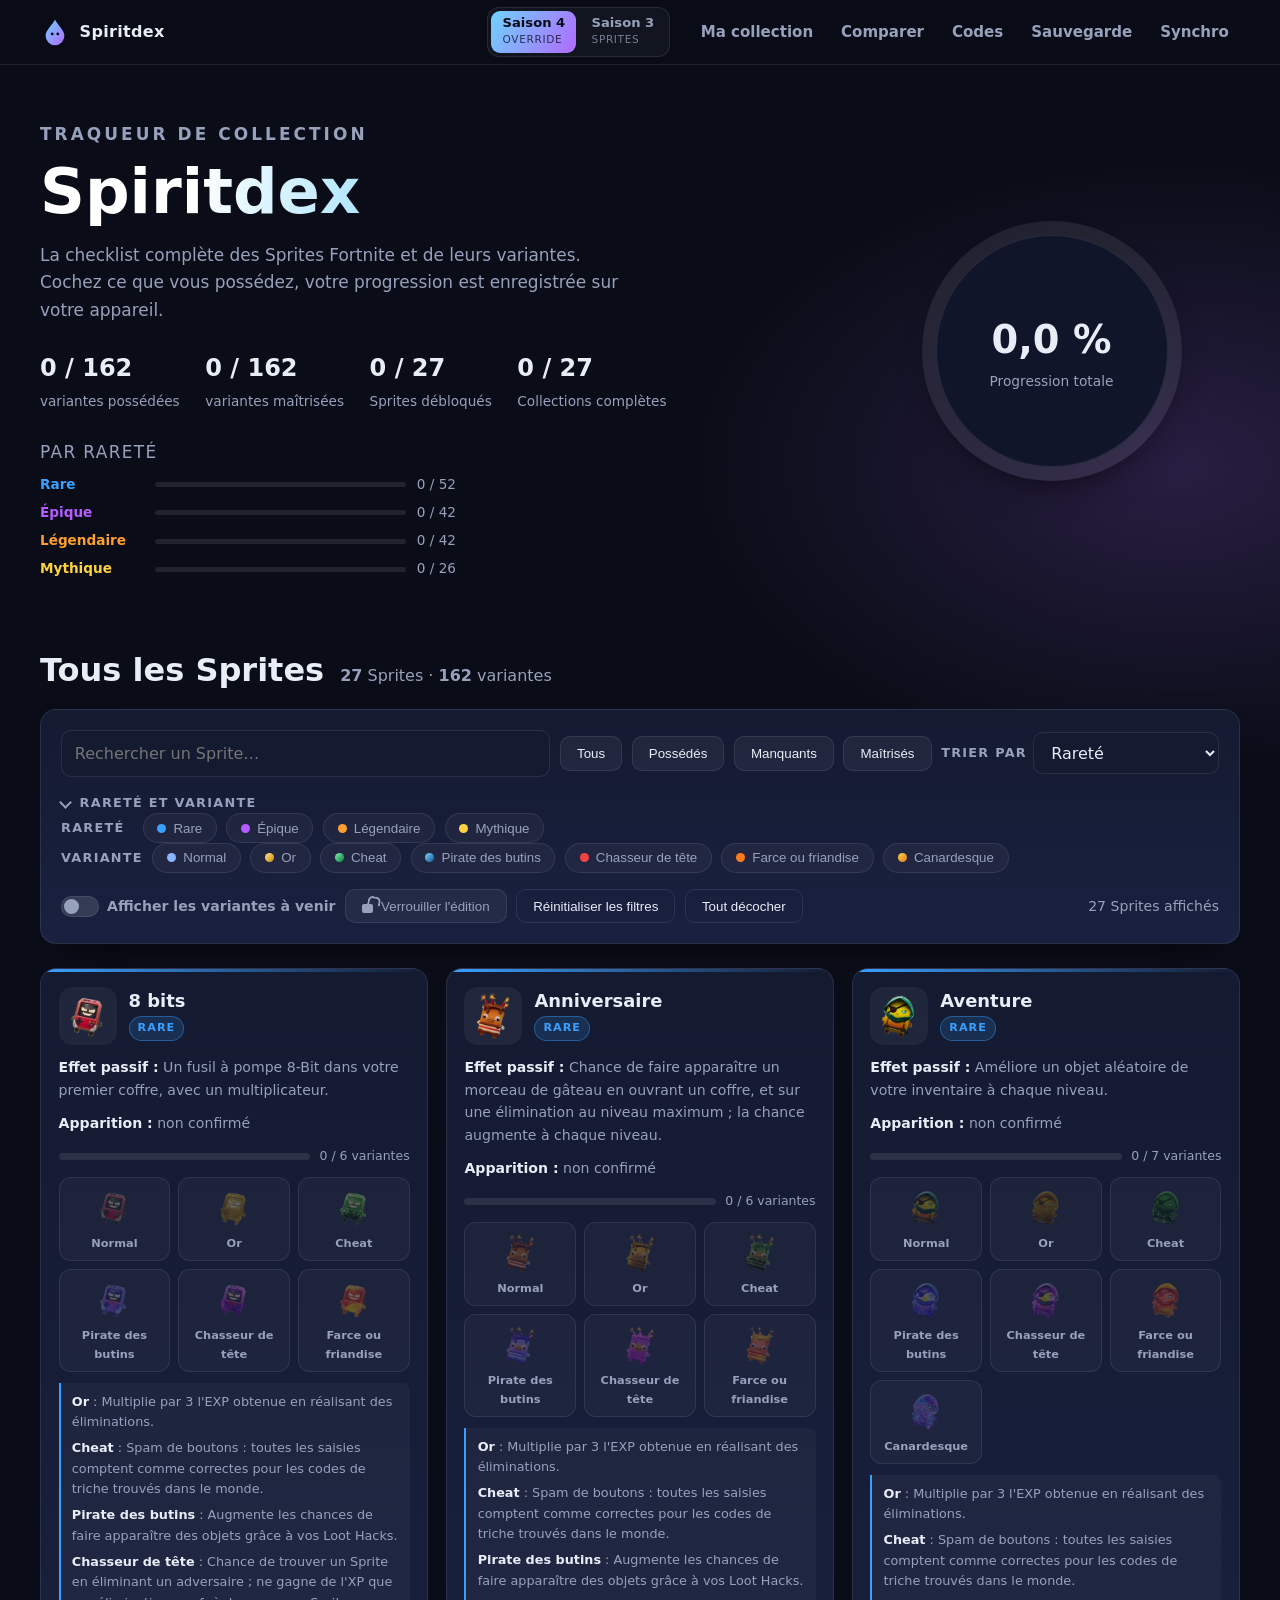
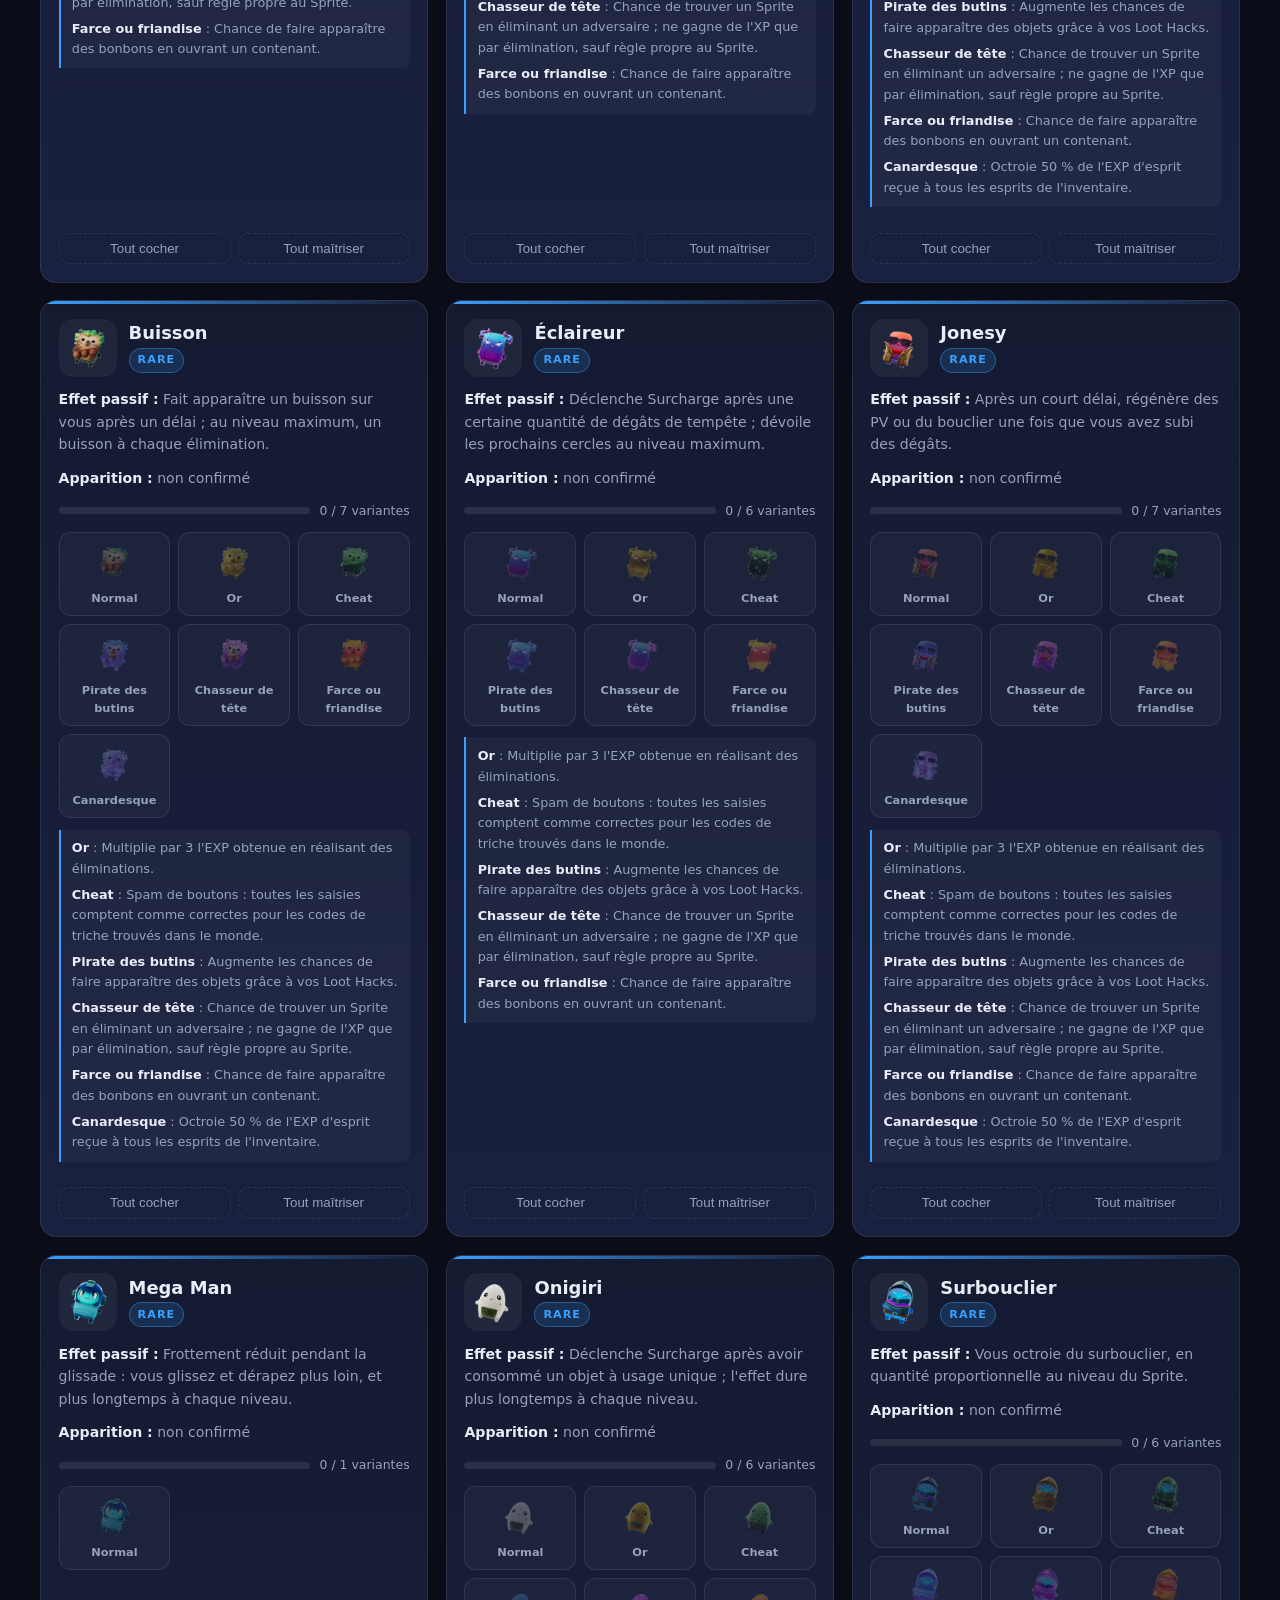
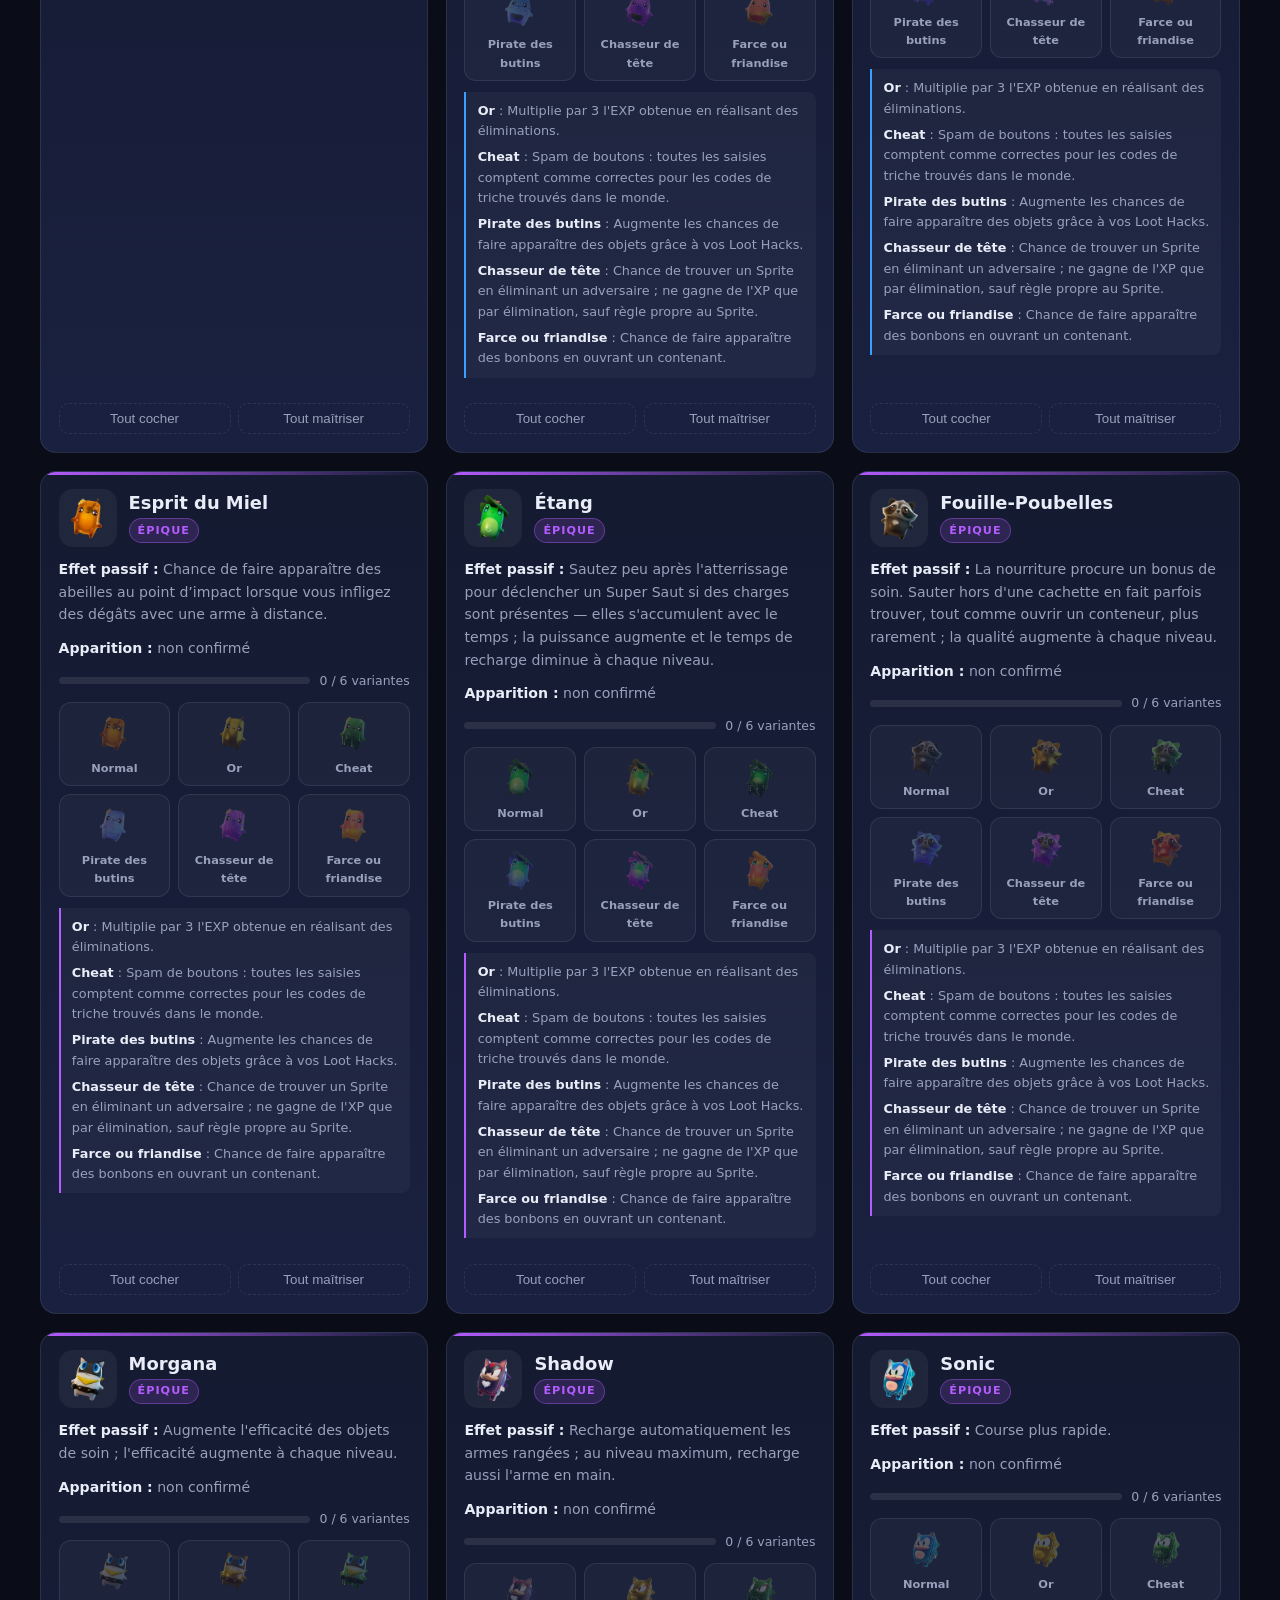
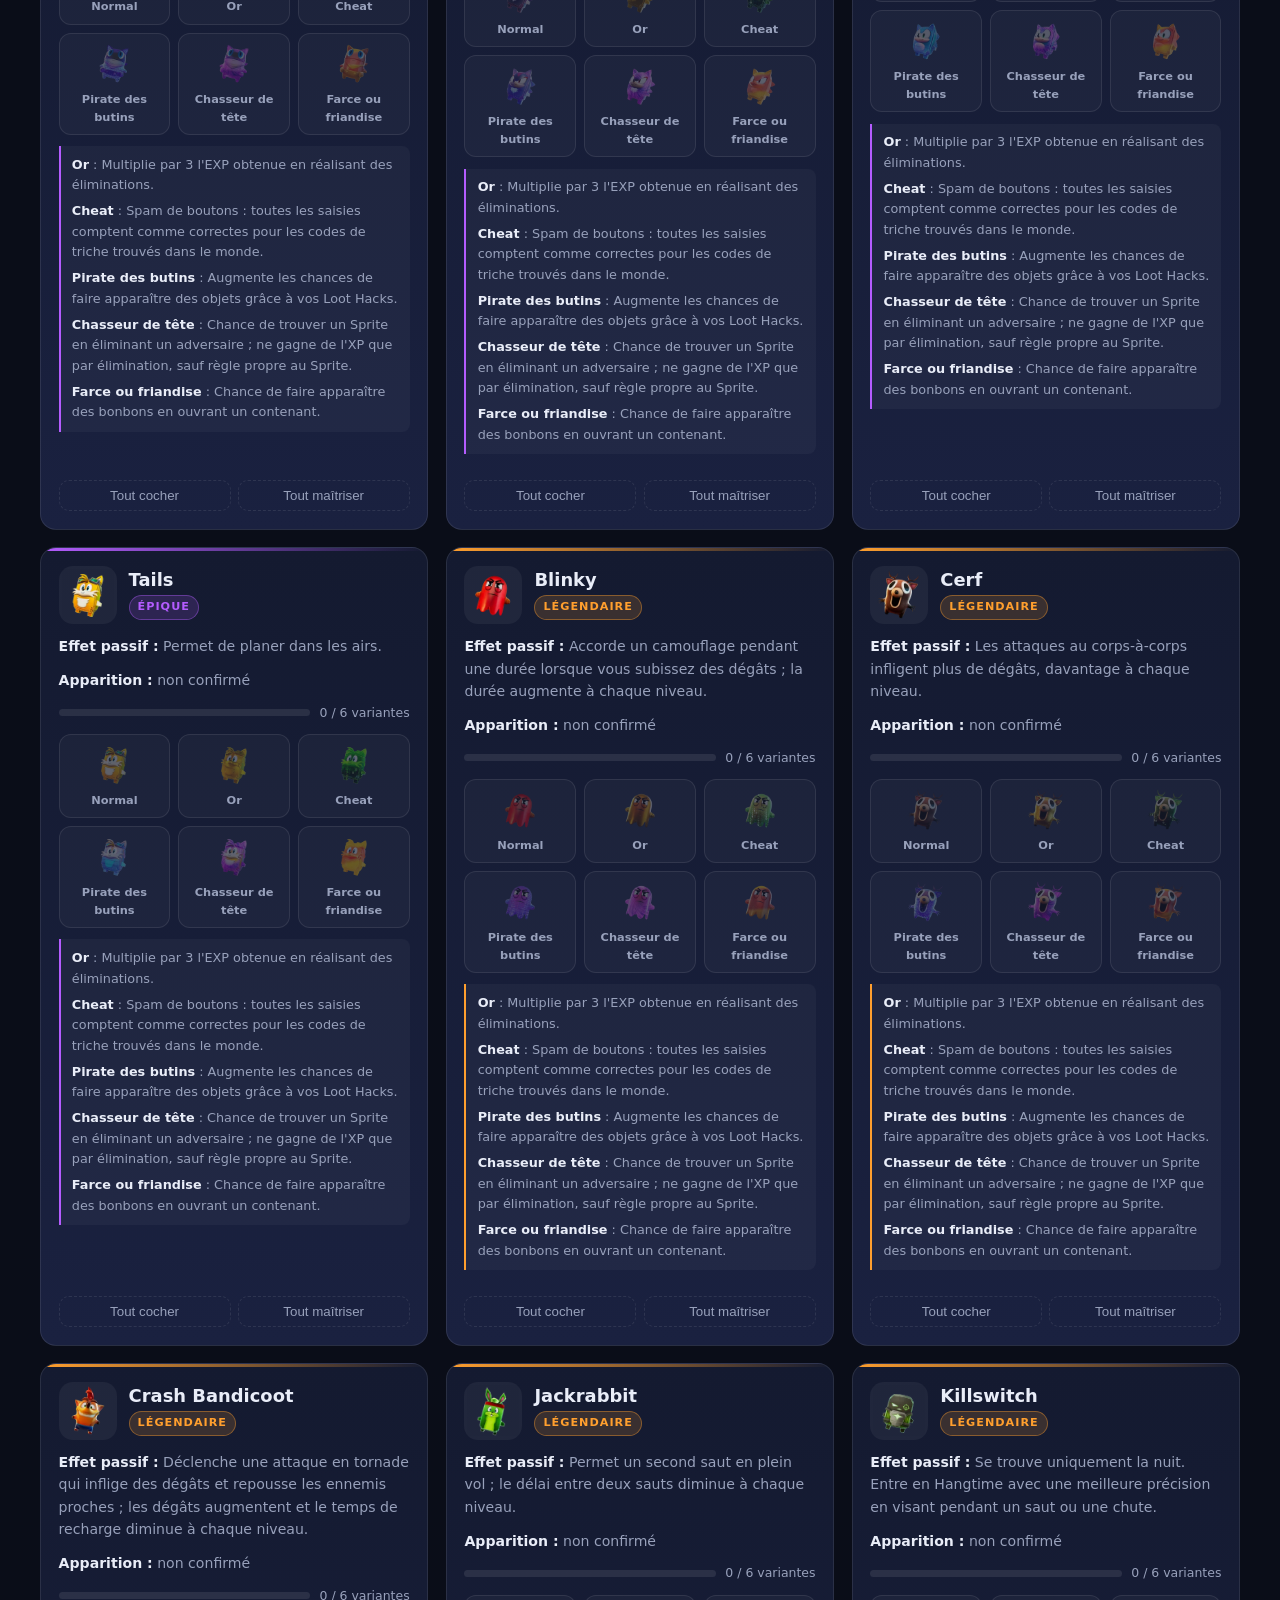
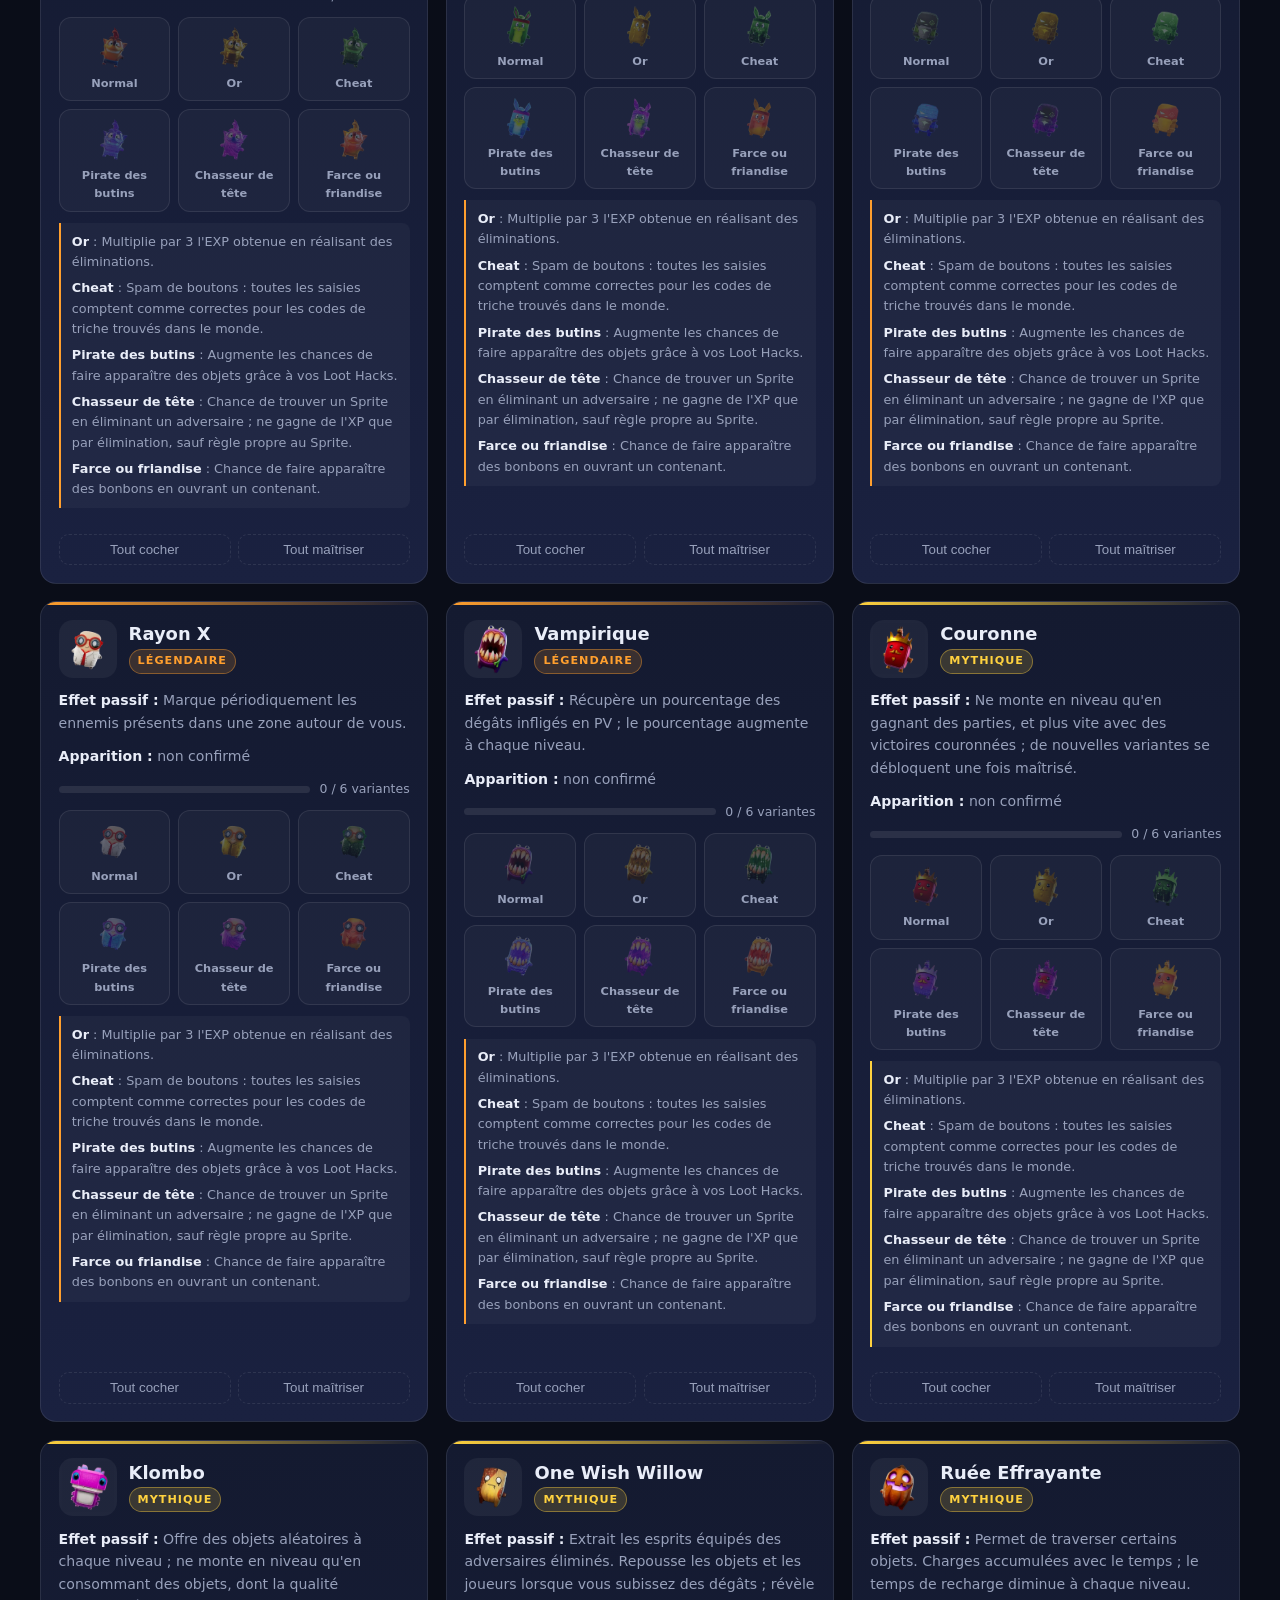
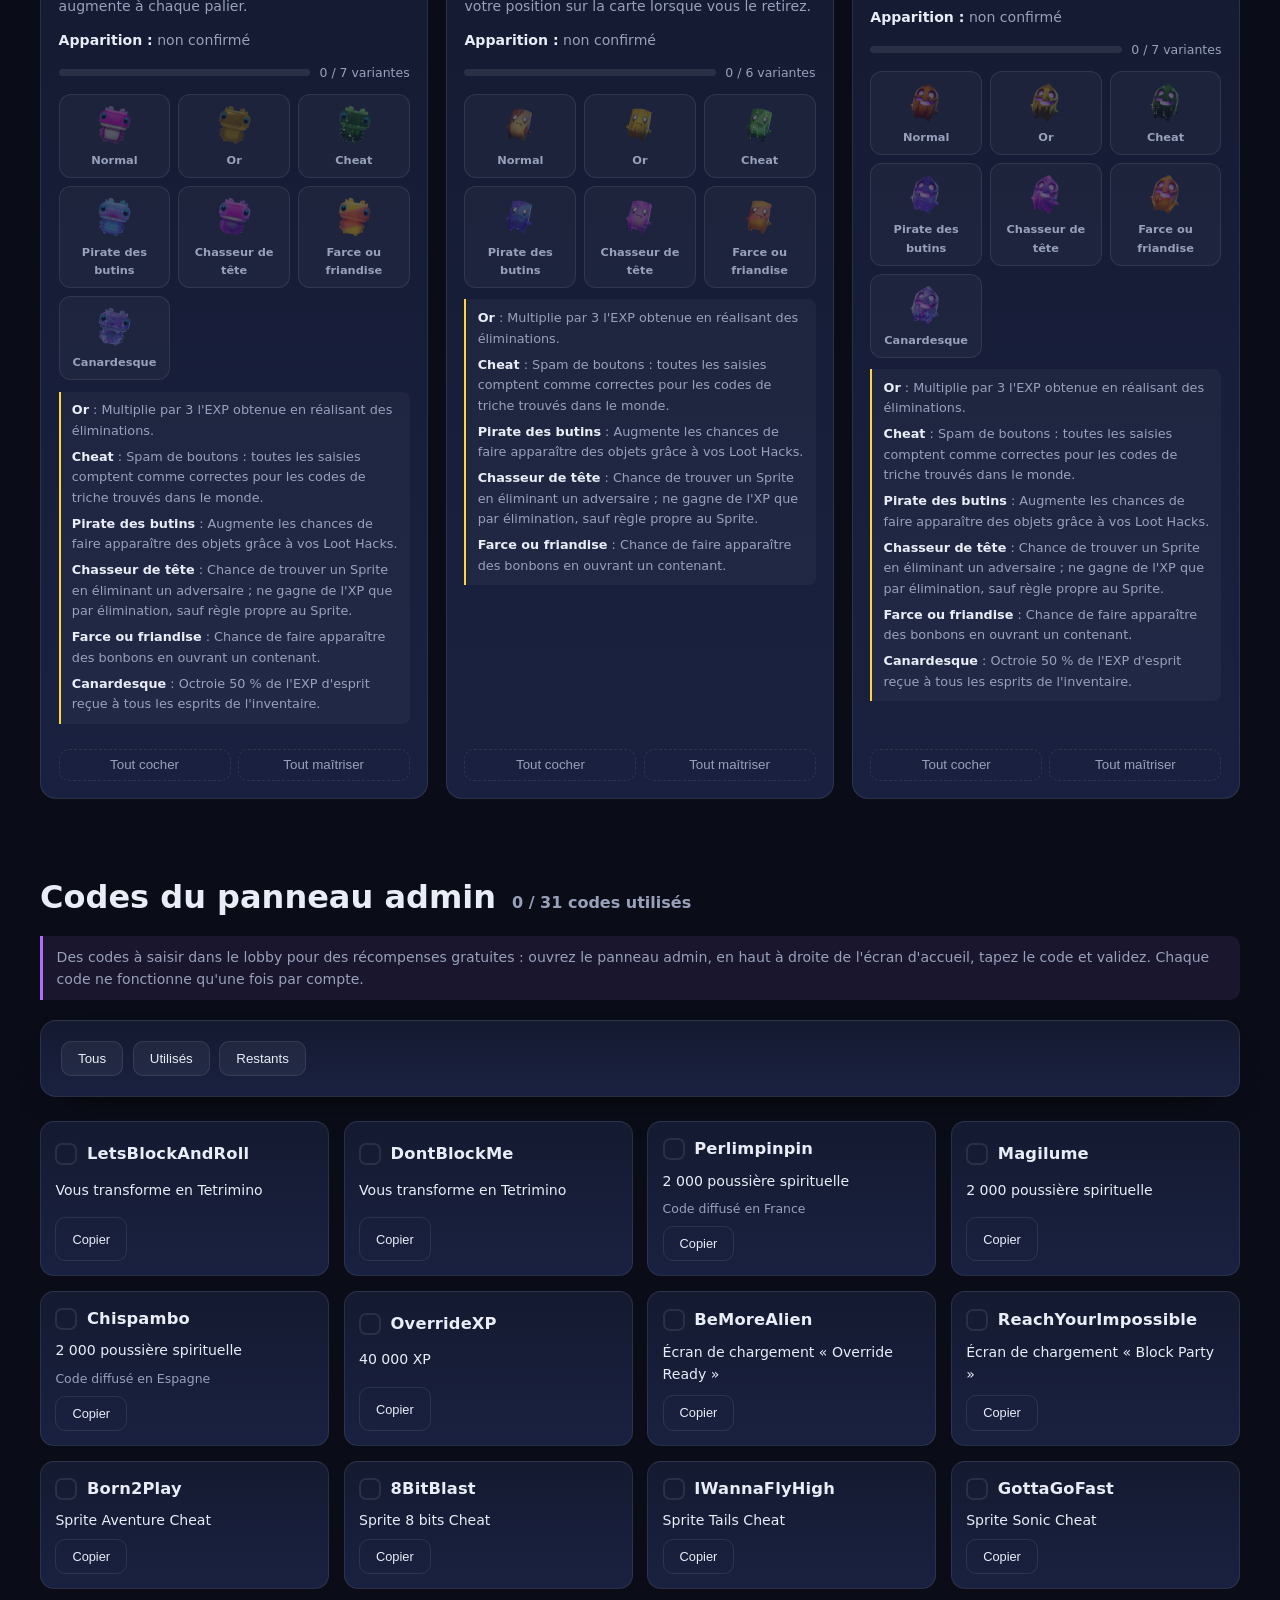
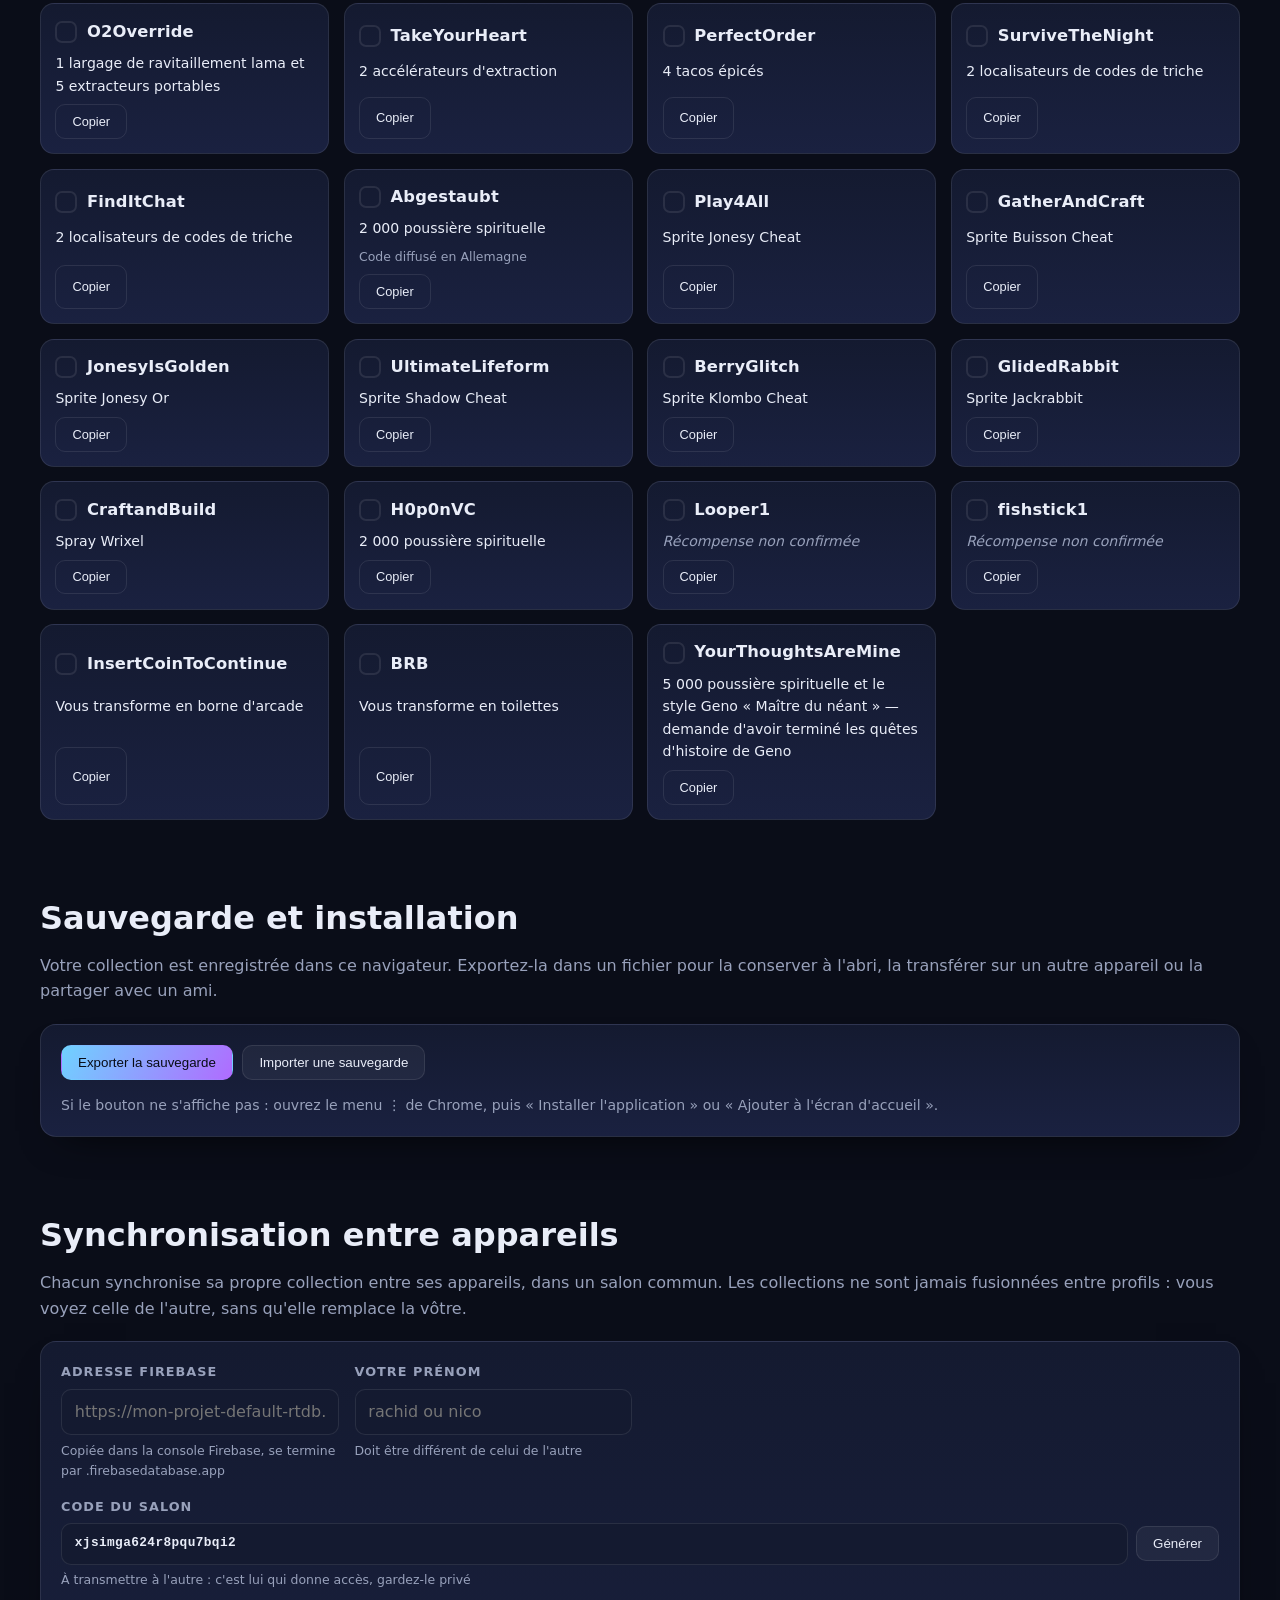
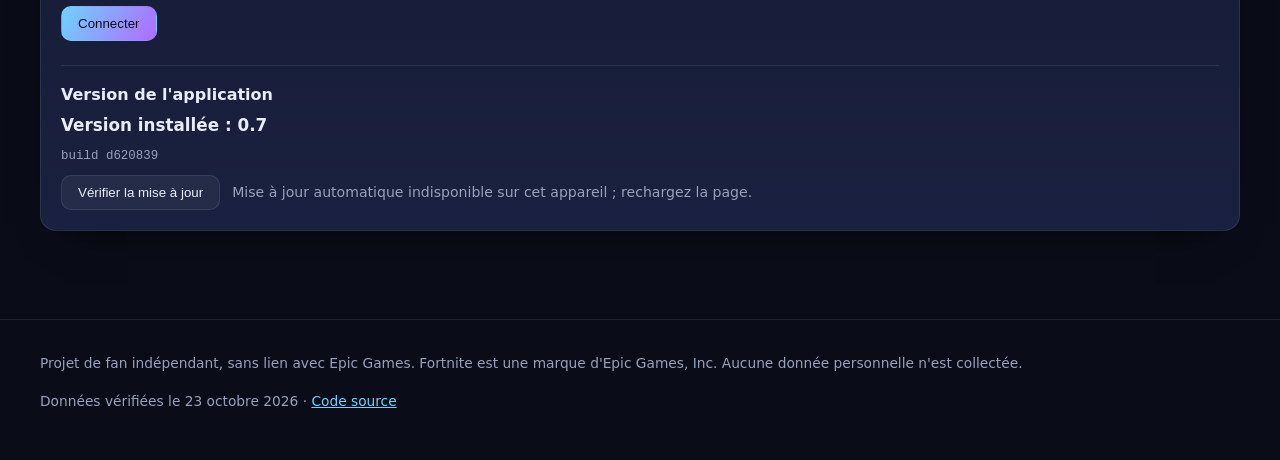
==== commit 474a77c6: "Deploy d6208395fa0d2d04393496ef7ac83e4cddd2d322" ====
--- a/index.html
+++ b/index.html
@@ -6,7 +6,7 @@
 <title>Spiritdex</title>
 <meta name="description" content="Checklist des Sprites Fortnite et de leurs variantes.">
 <link rel="canonical" href="./fr/">
-<link rel="icon" href="./assets/img/favicon.svg?v=35c517f" type="image/svg+xml">
+<link rel="icon" href="./assets/img/favicon.svg?v=d620839" type="image/svg+xml">
 <style>
   body{margin:0;min-height:100vh;display:grid;place-items:center;background:#0a0d18;color:#e9edf8;
        font:16px/1.6 system-ui,sans-serif;text-align:center}
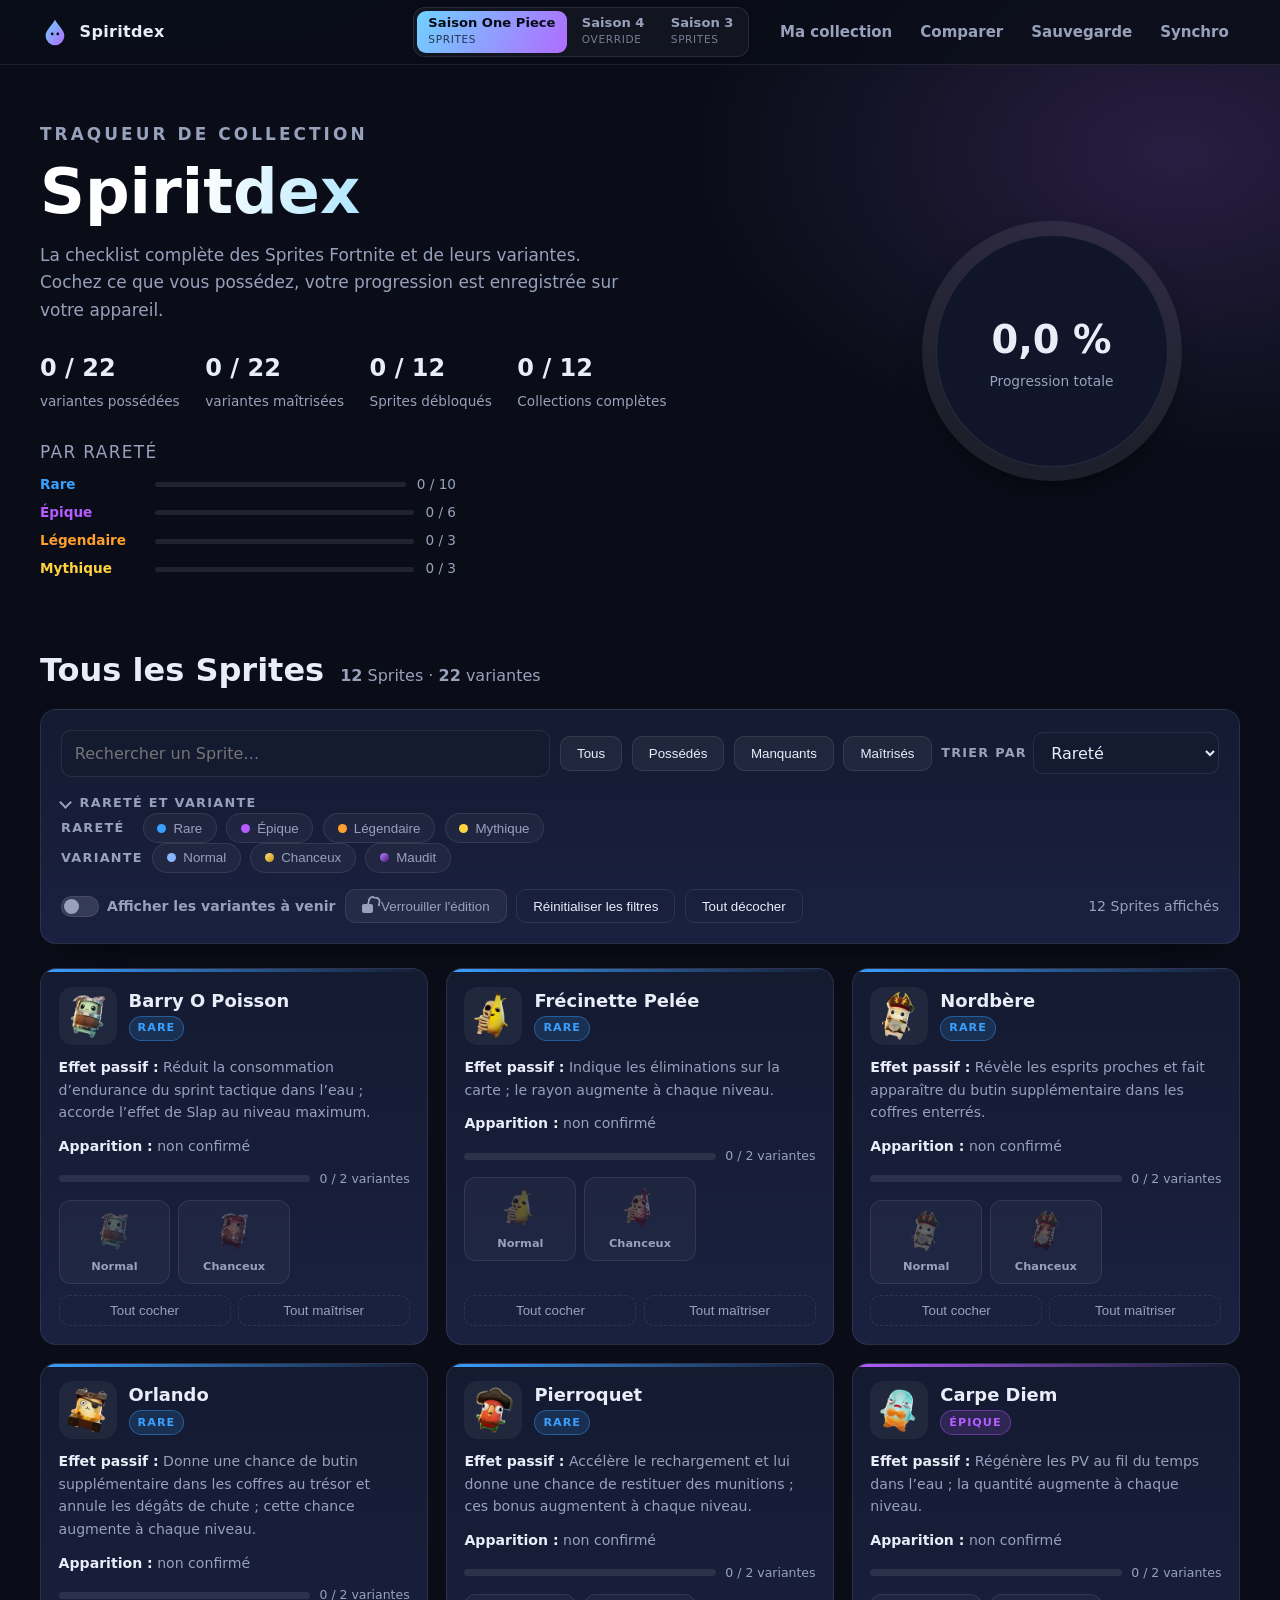
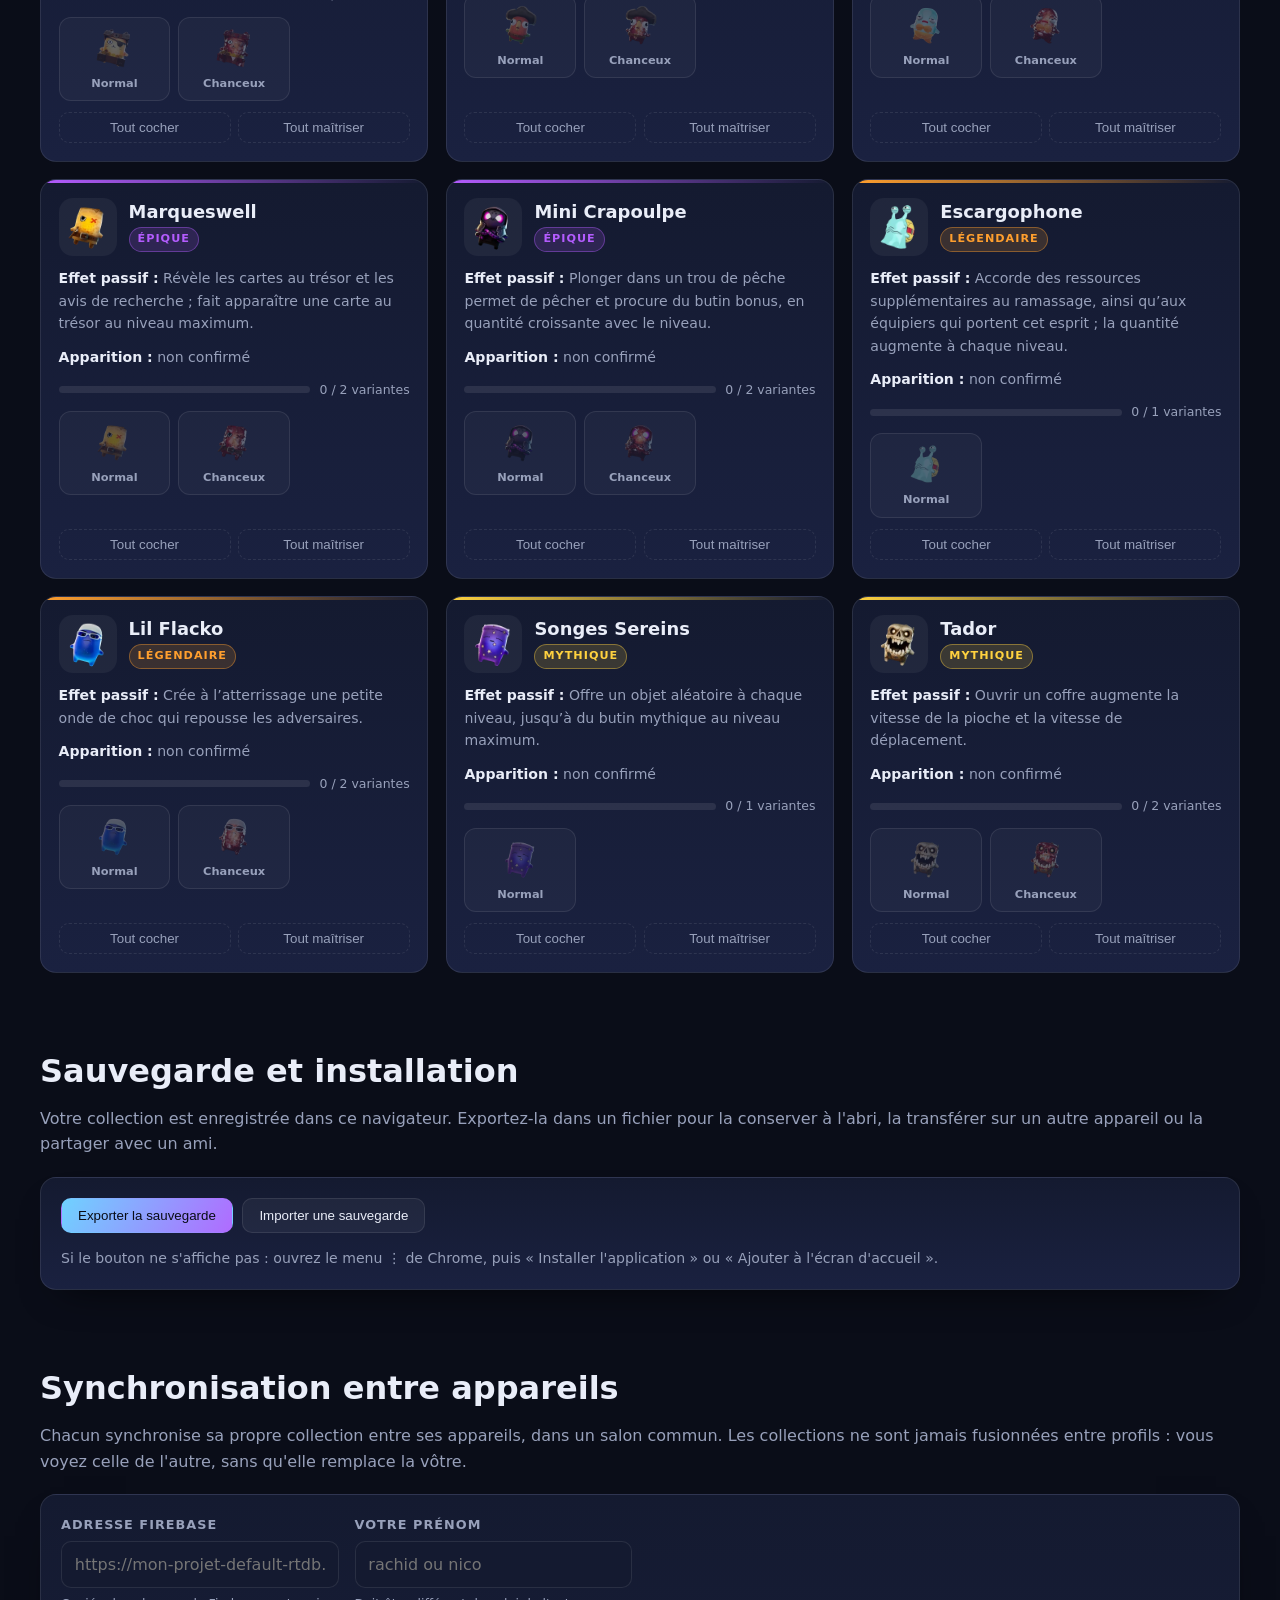
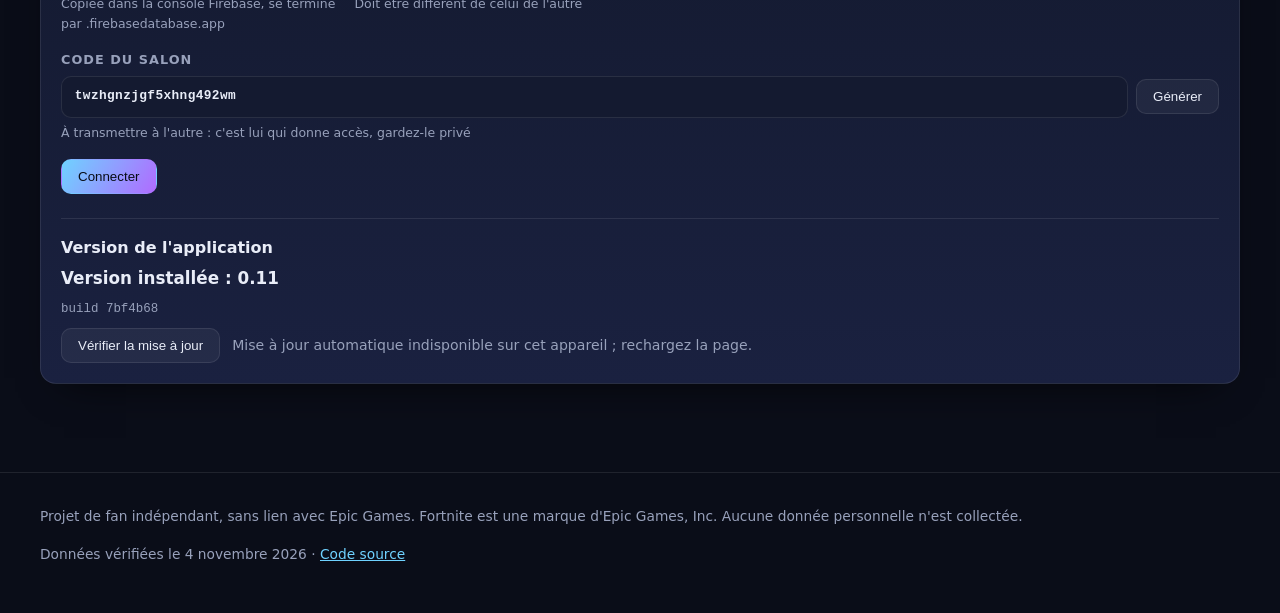
==== commit 7f082664: "Deploy 7bf4b68ea105ec87c2682858c03a987abb4078c6" ====
--- a/index.html
+++ b/index.html
@@ -6,7 +6,7 @@
 <title>Spiritdex</title>
 <meta name="description" content="Checklist des Sprites Fortnite et de leurs variantes.">
 <link rel="canonical" href="./fr/">
-<link rel="icon" href="./assets/img/favicon.svg?v=d620839" type="image/svg+xml">
+<link rel="icon" href="./assets/img/favicon.svg?v=7bf4b68" type="image/svg+xml">
 <style>
   body{margin:0;min-height:100vh;display:grid;place-items:center;background:#0a0d18;color:#e9edf8;
        font:16px/1.6 system-ui,sans-serif;text-align:center}
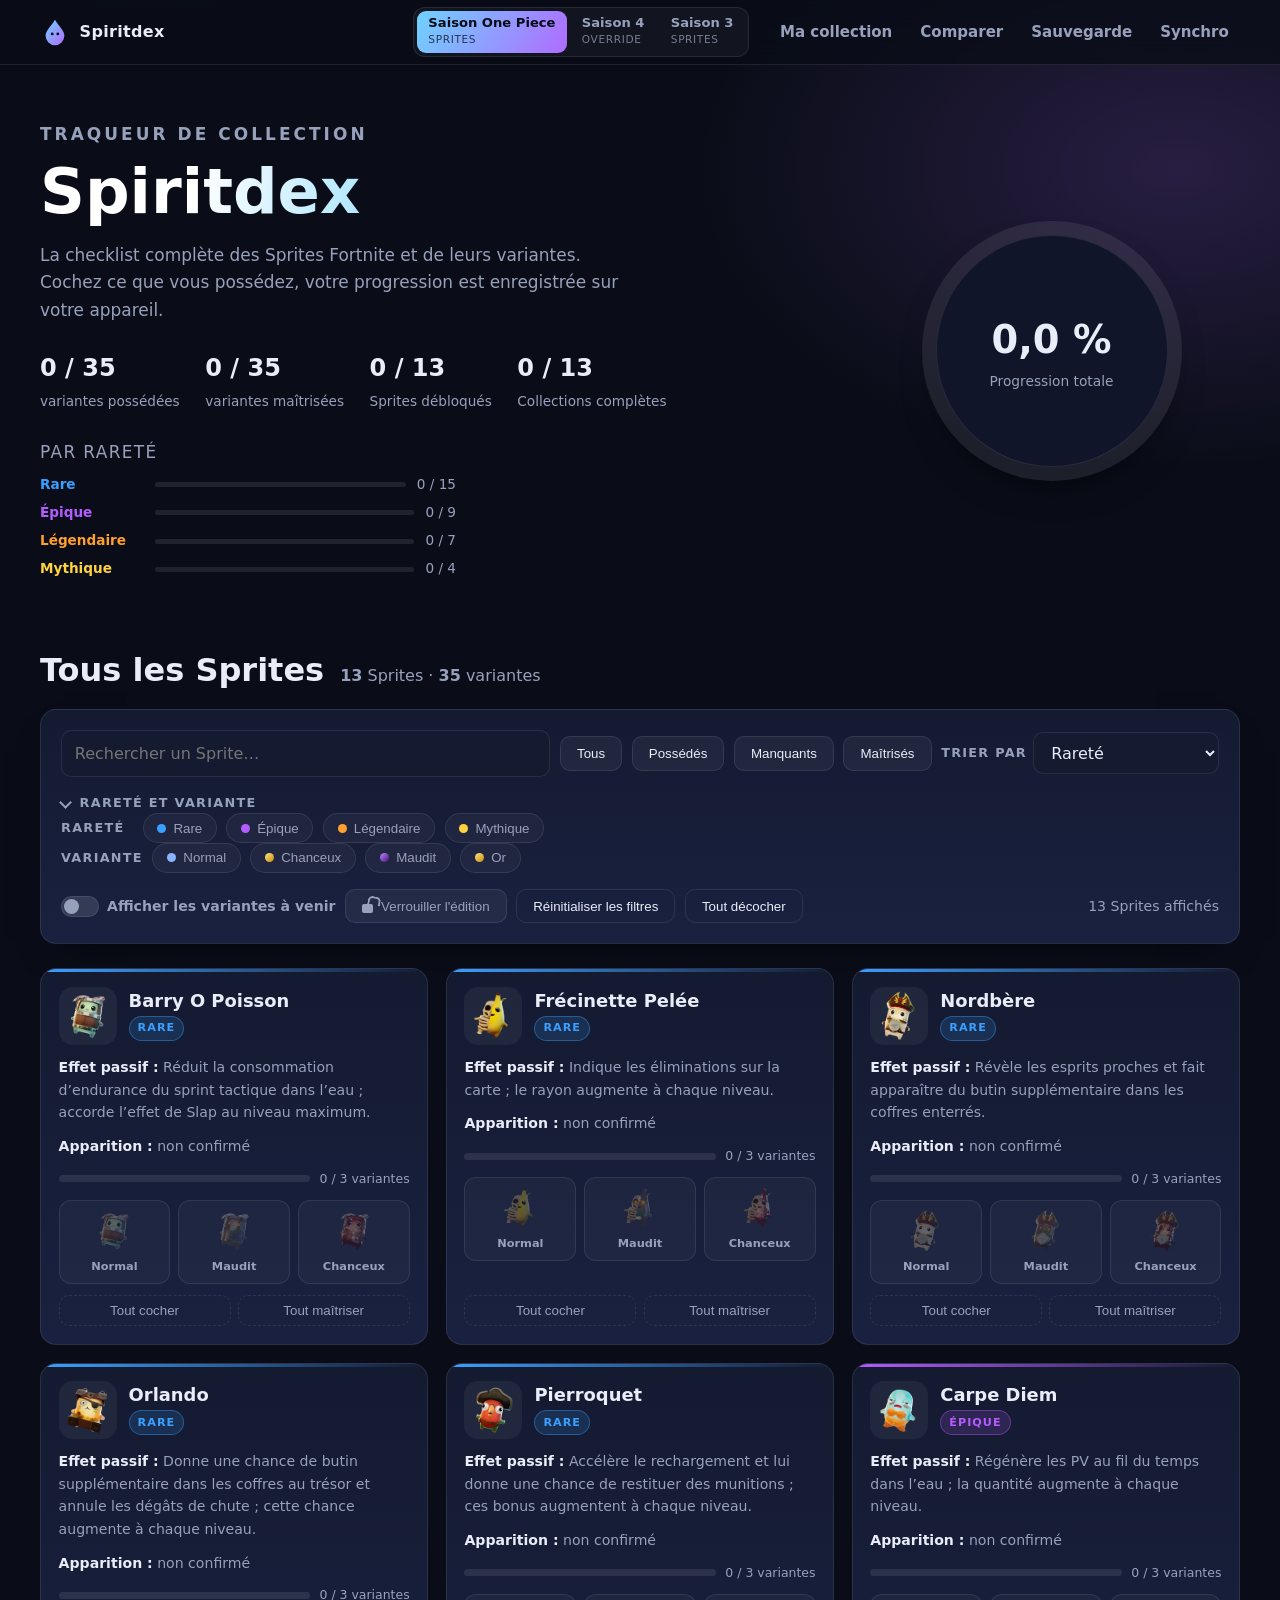
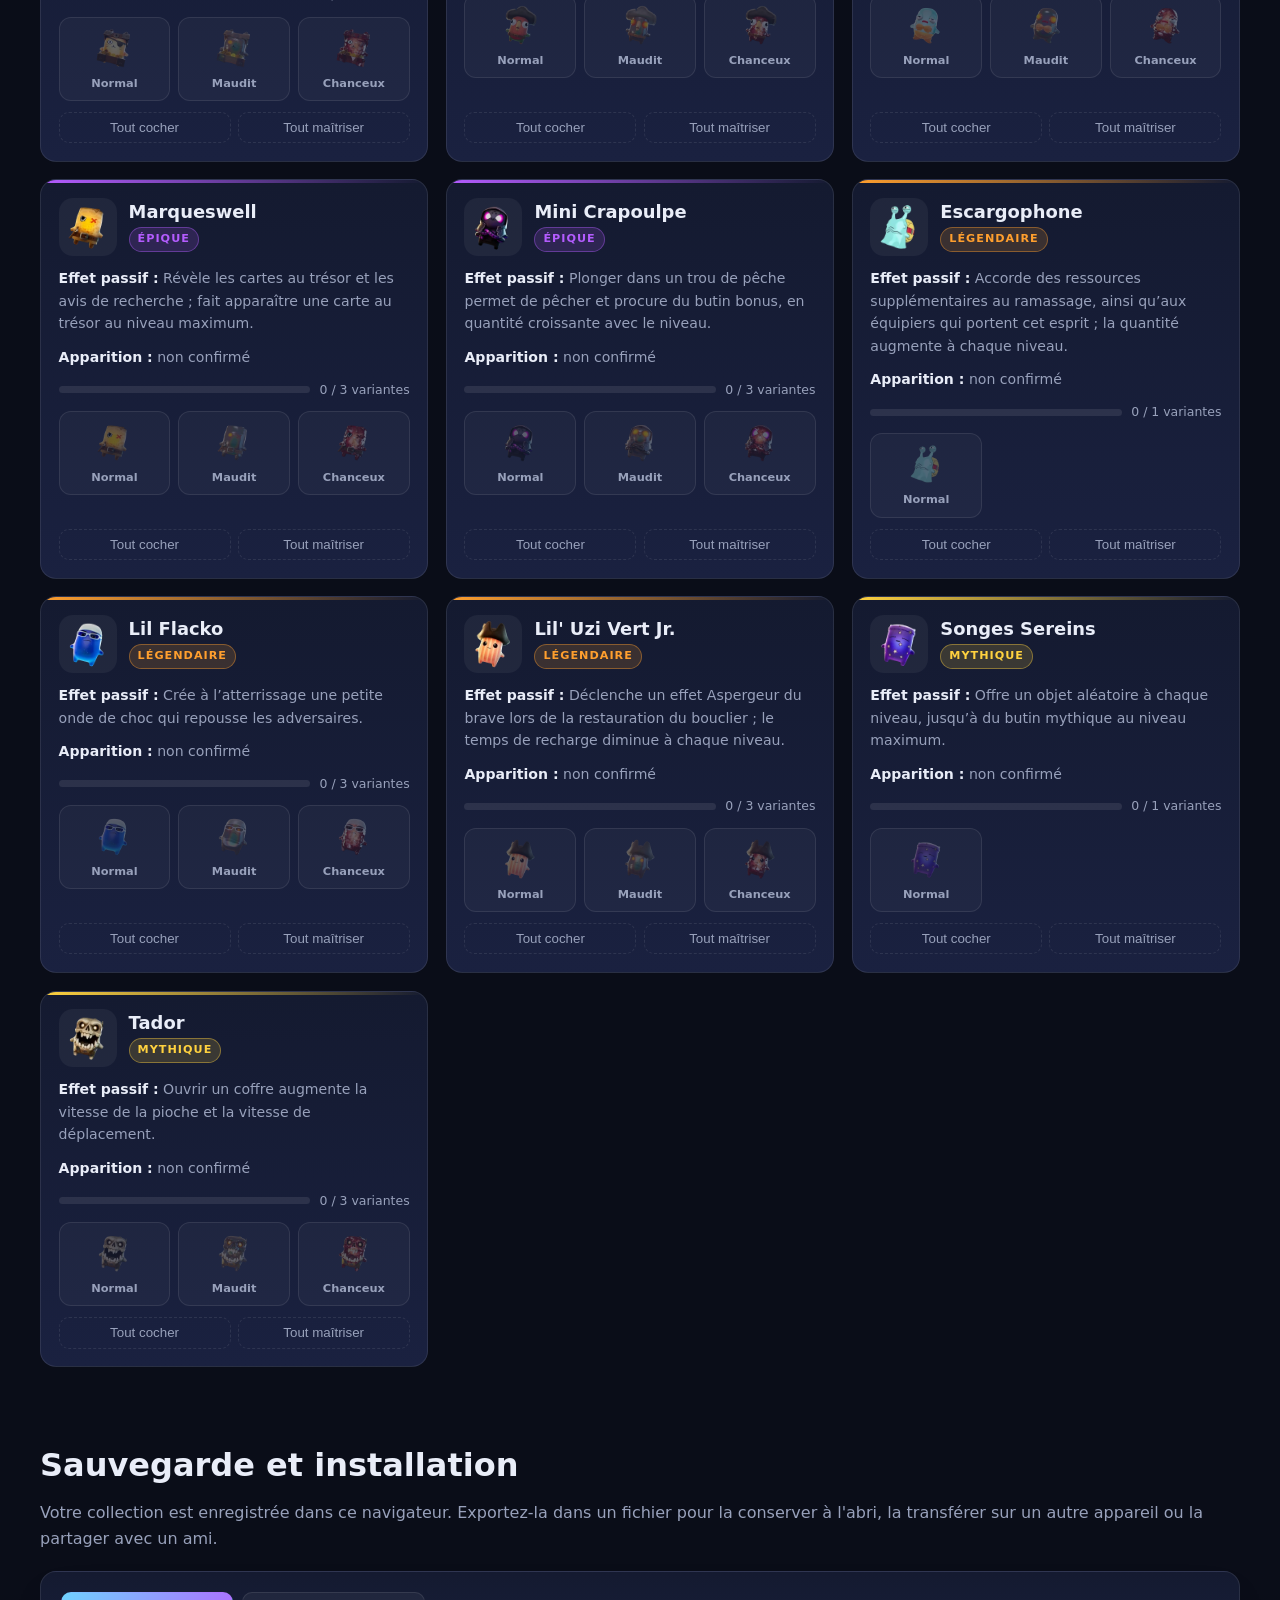
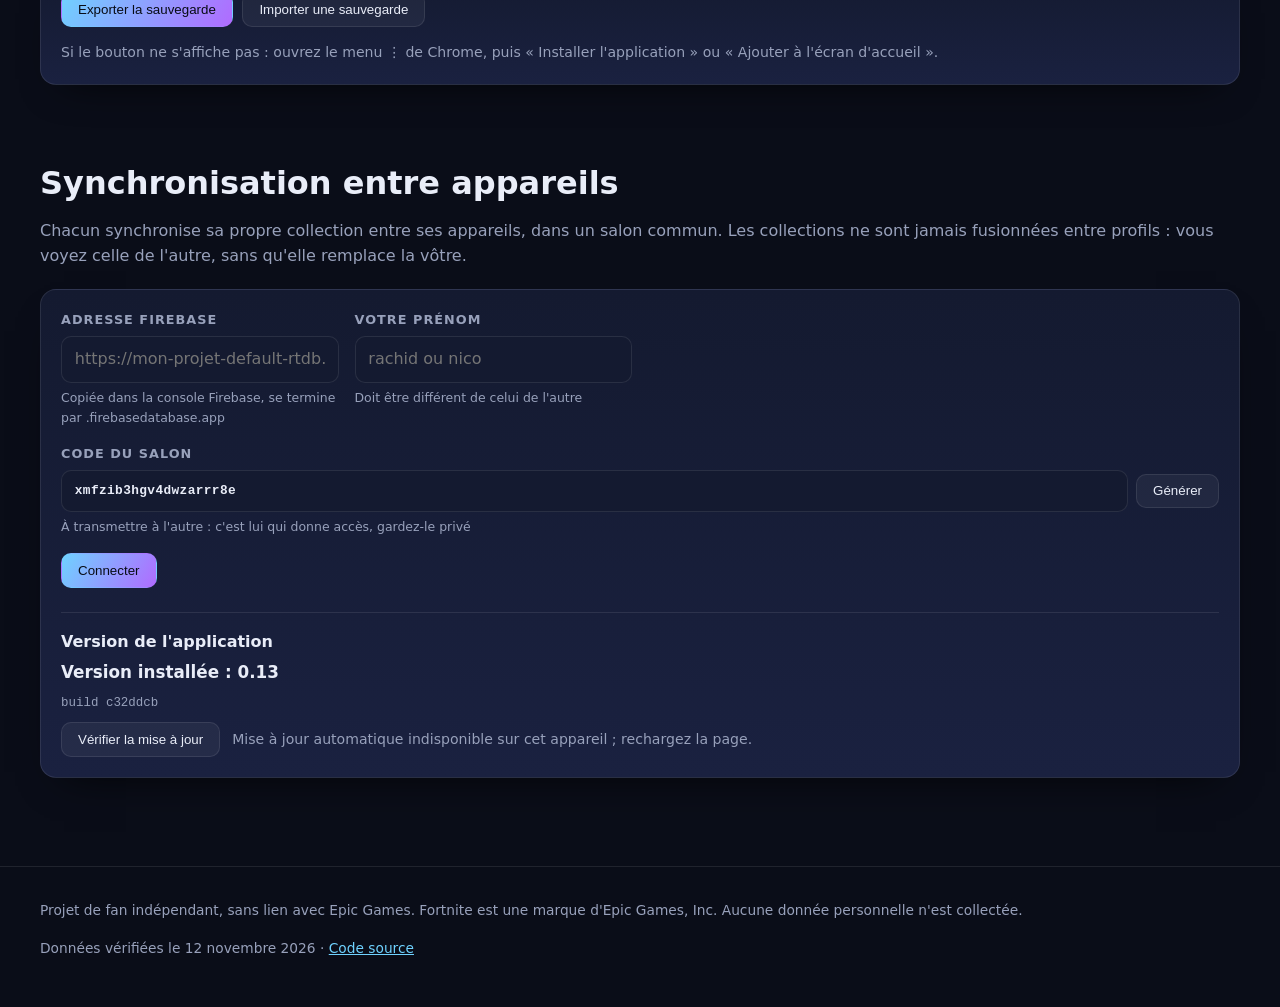
==== commit 621f4cec: "Deploy c32ddcbcd618d77cc2912c21589c15887cf86172" ====
--- a/index.html
+++ b/index.html
@@ -6,7 +6,7 @@
 <title>Spiritdex</title>
 <meta name="description" content="Checklist des Sprites Fortnite et de leurs variantes.">
 <link rel="canonical" href="./fr/">
-<link rel="icon" href="./assets/img/favicon.svg?v=7bf4b68" type="image/svg+xml">
+<link rel="icon" href="./assets/img/favicon.svg?v=c32ddcb" type="image/svg+xml">
 <style>
   body{margin:0;min-height:100vh;display:grid;place-items:center;background:#0a0d18;color:#e9edf8;
        font:16px/1.6 system-ui,sans-serif;text-align:center}
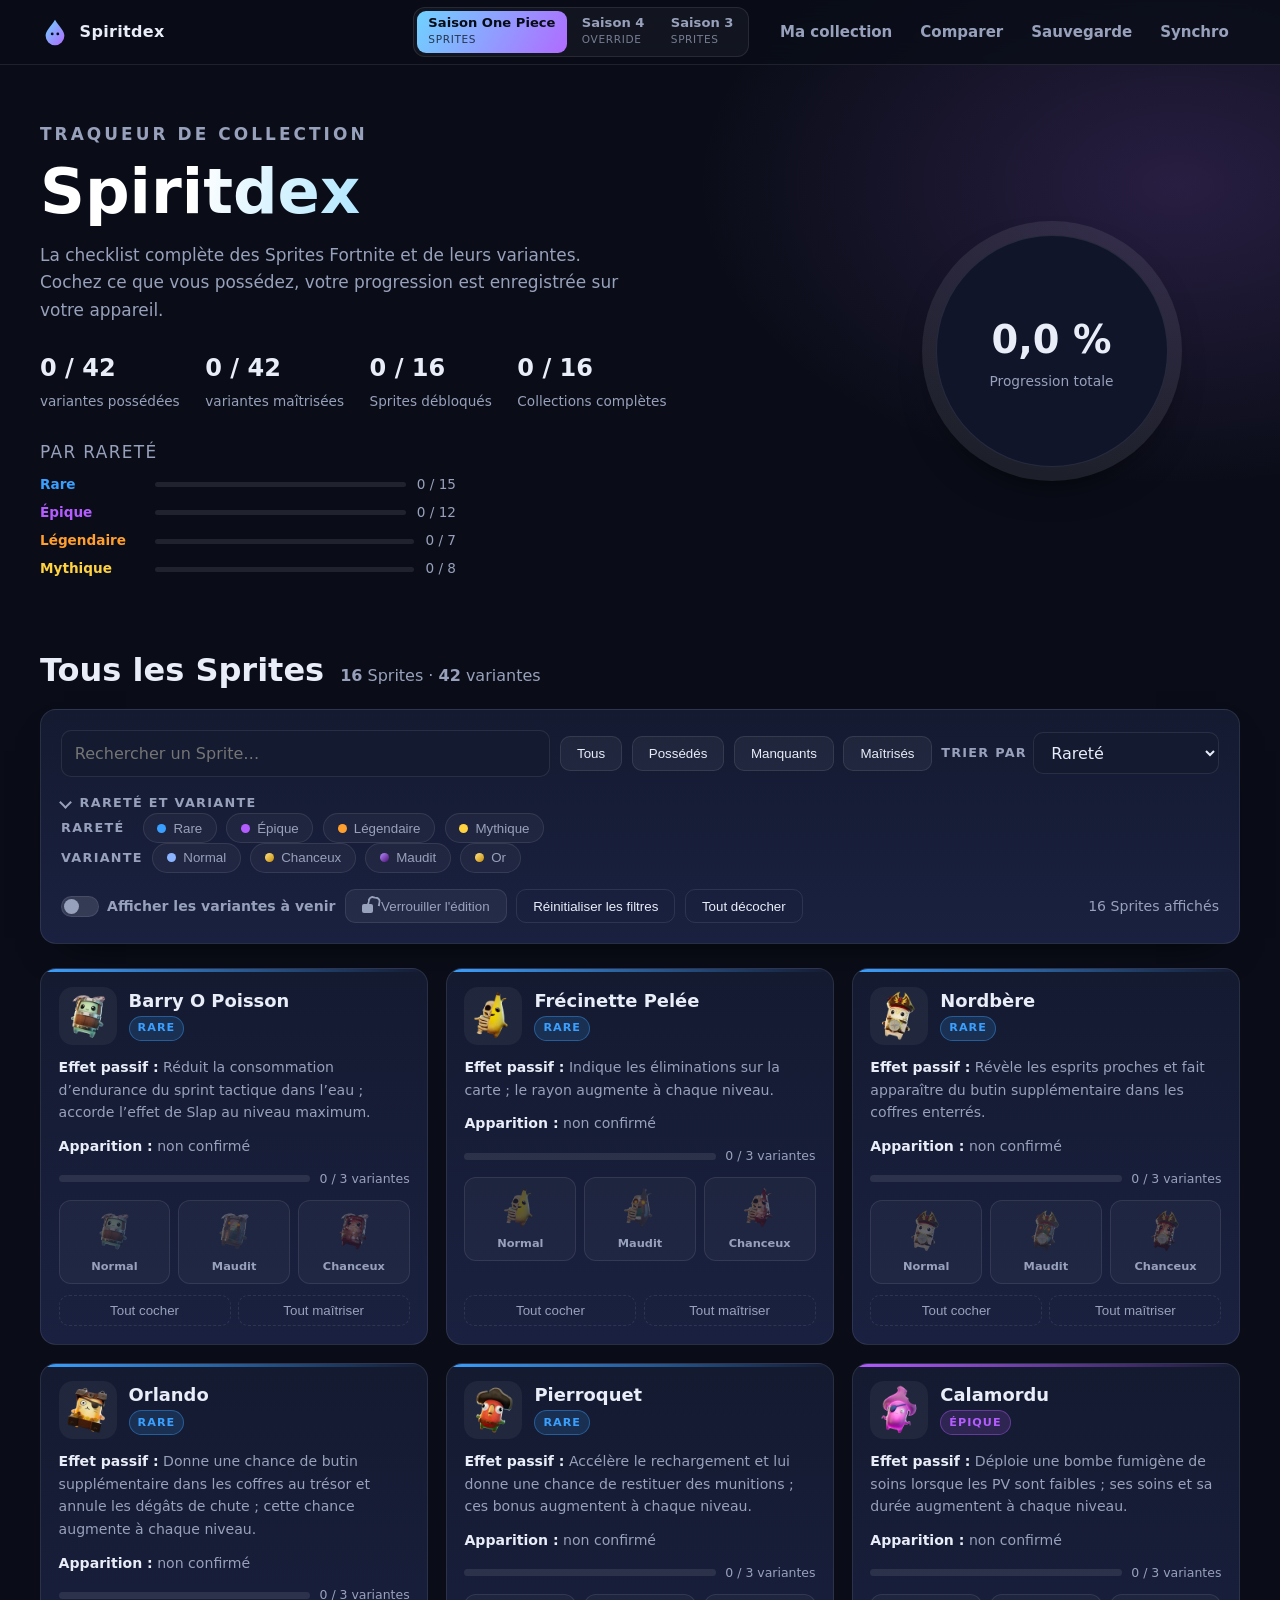
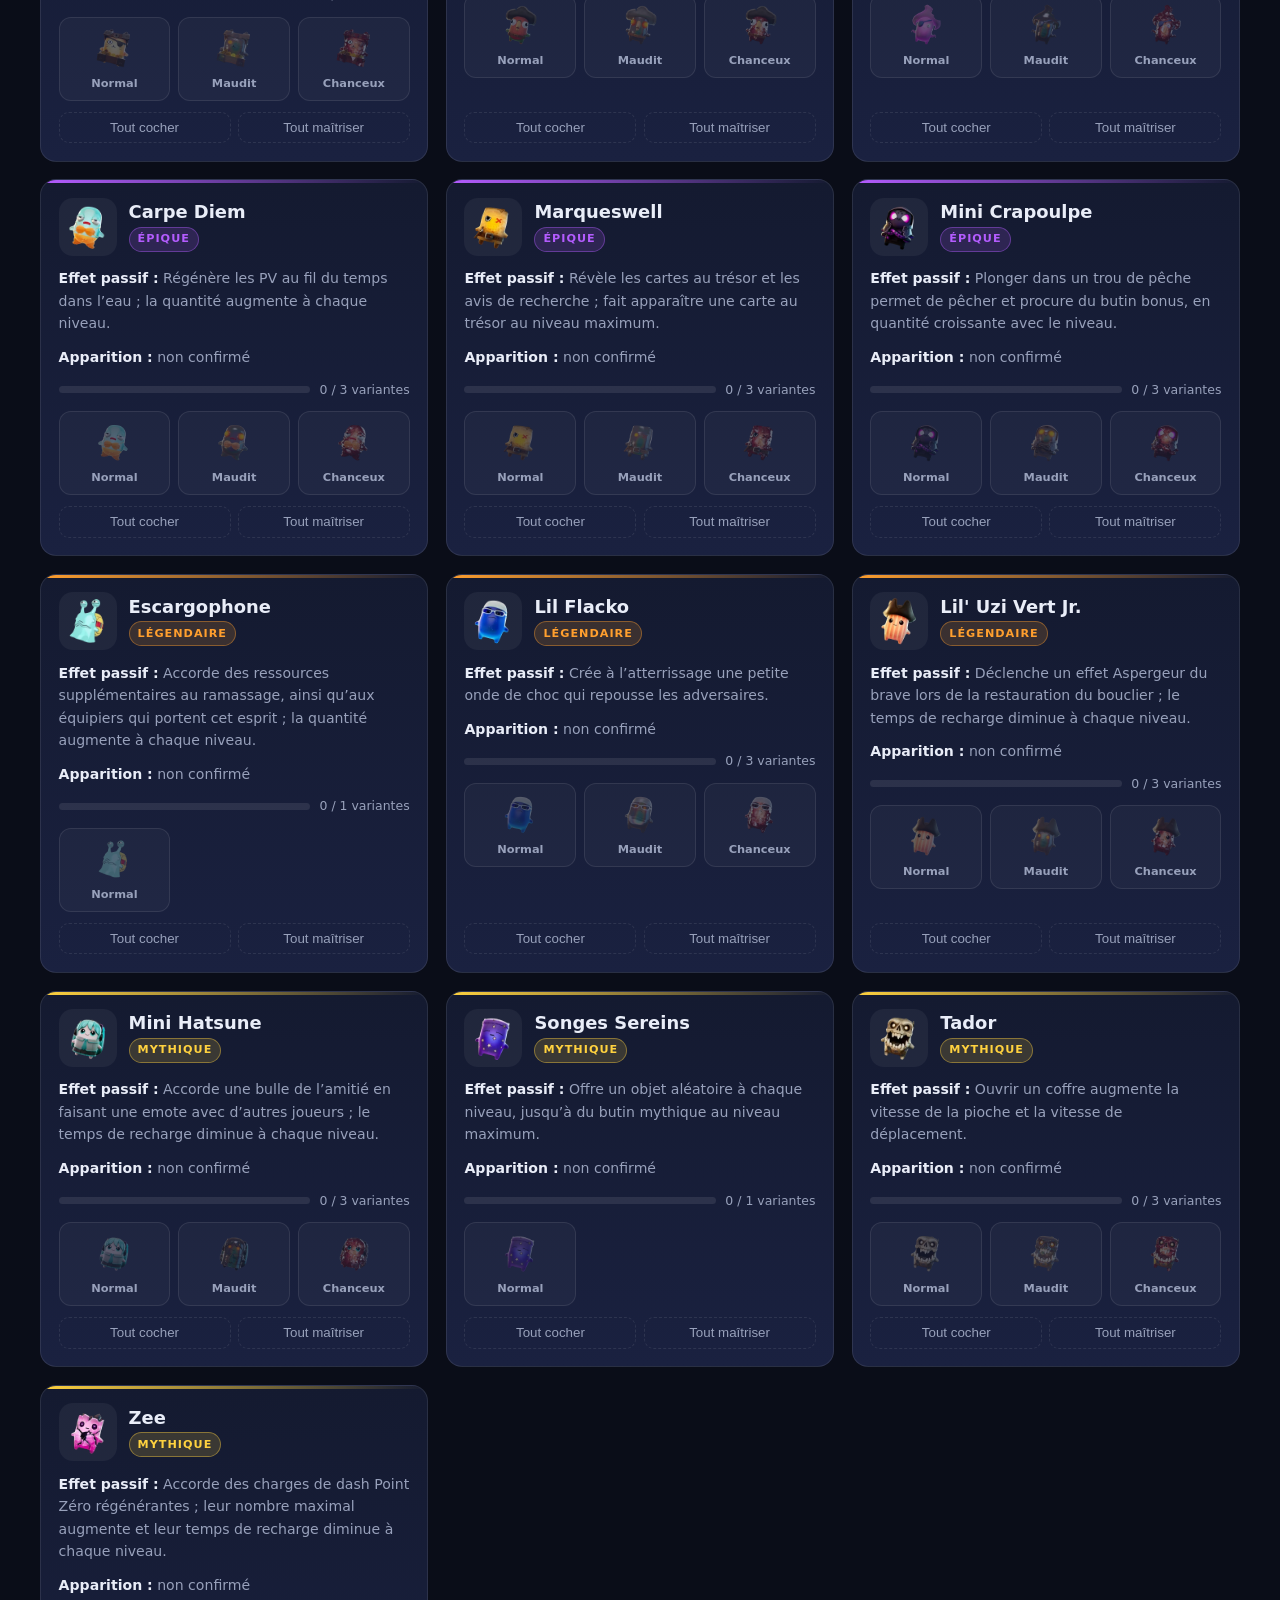
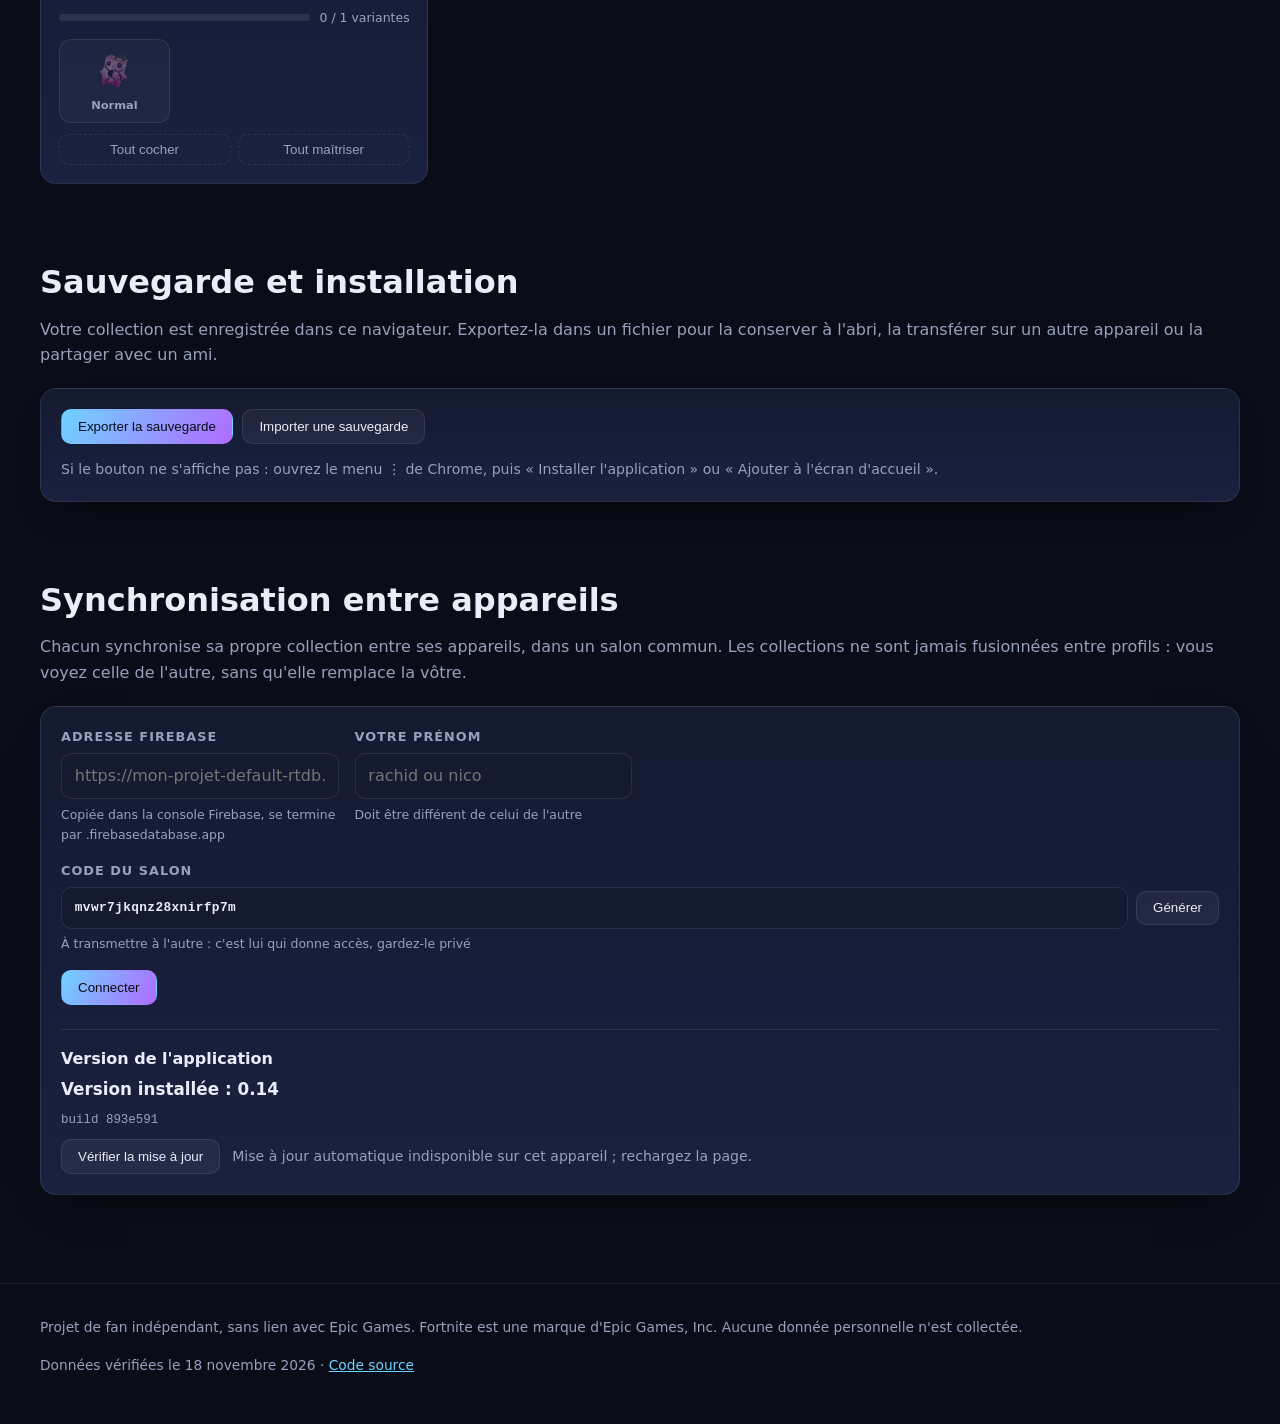
==== commit bf49eaae: "Deploy 893e59126534225a563b670805fe7286cb040497" ====
--- a/index.html
+++ b/index.html
@@ -6,7 +6,7 @@
 <title>Spiritdex</title>
 <meta name="description" content="Checklist des Sprites Fortnite et de leurs variantes.">
 <link rel="canonical" href="./fr/">
-<link rel="icon" href="./assets/img/favicon.svg?v=c32ddcb" type="image/svg+xml">
+<link rel="icon" href="./assets/img/favicon.svg?v=893e591" type="image/svg+xml">
 <style>
   body{margin:0;min-height:100vh;display:grid;place-items:center;background:#0a0d18;color:#e9edf8;
        font:16px/1.6 system-ui,sans-serif;text-align:center}
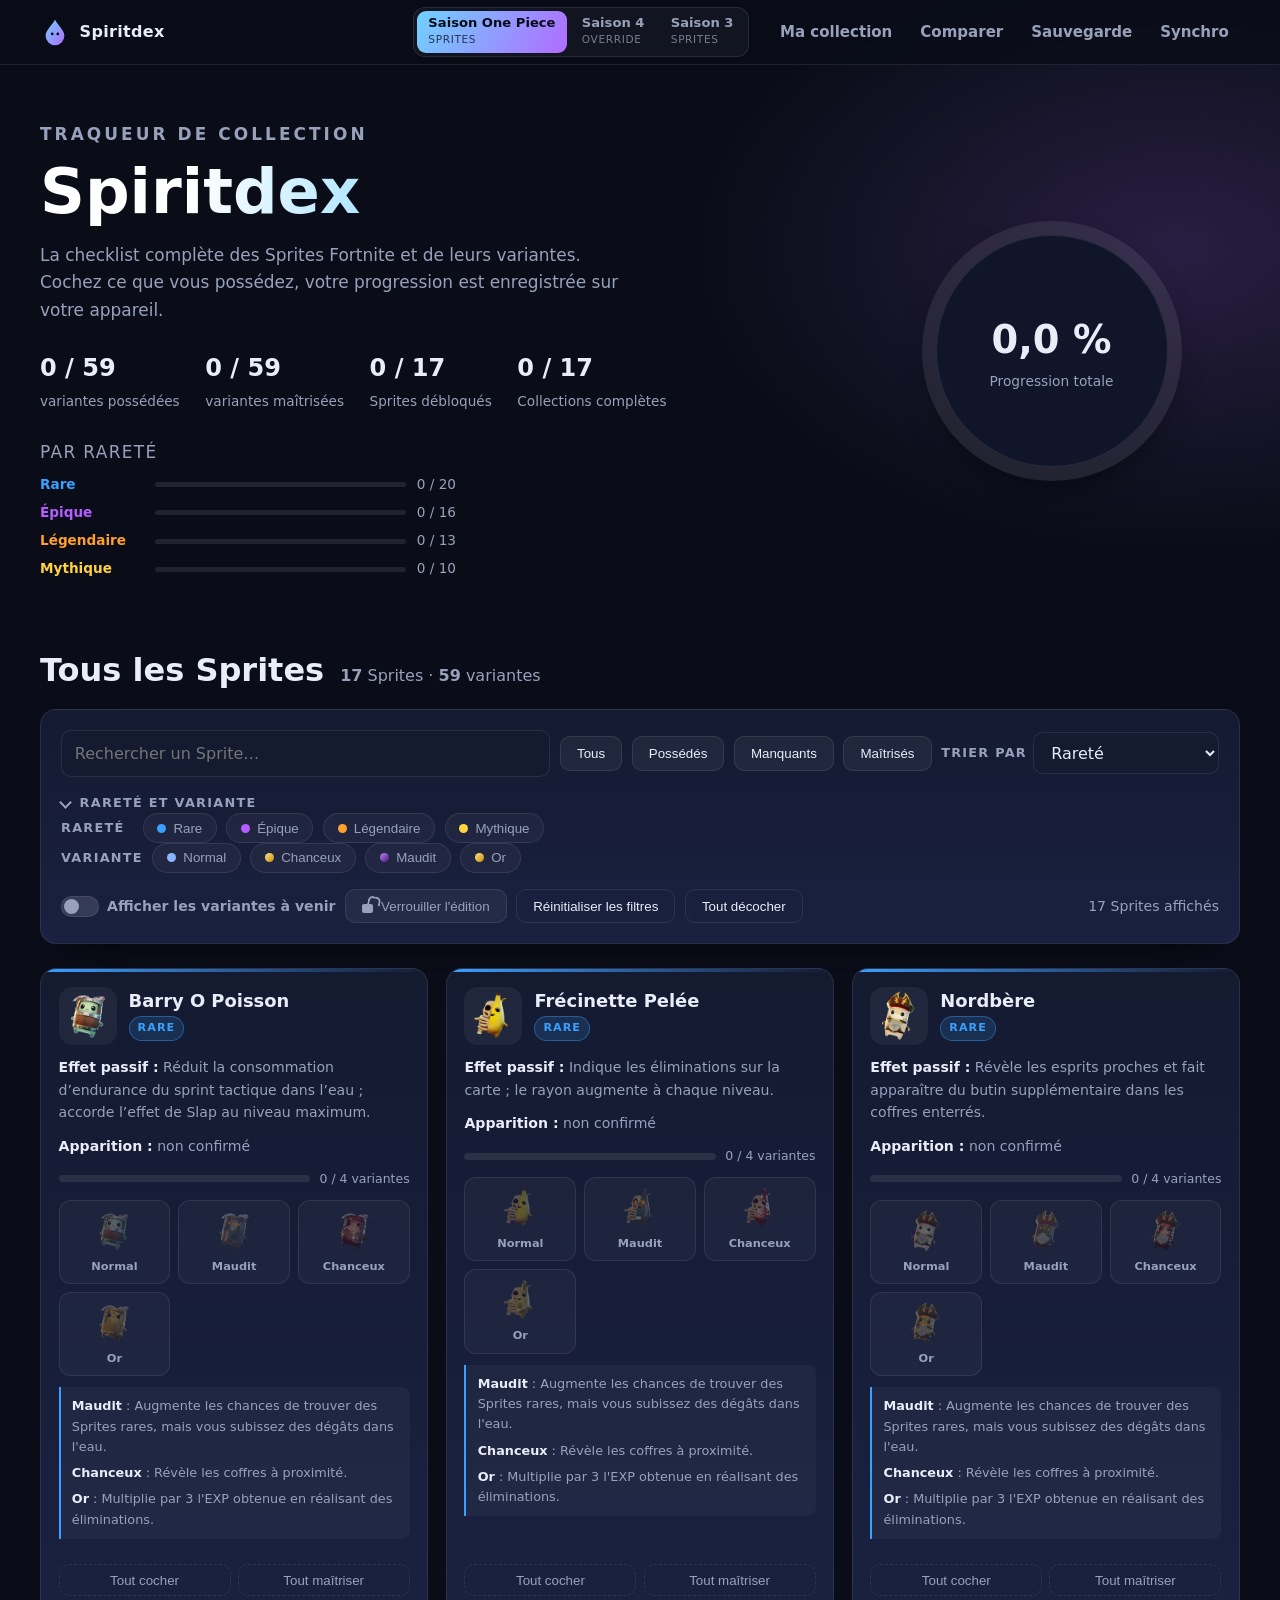
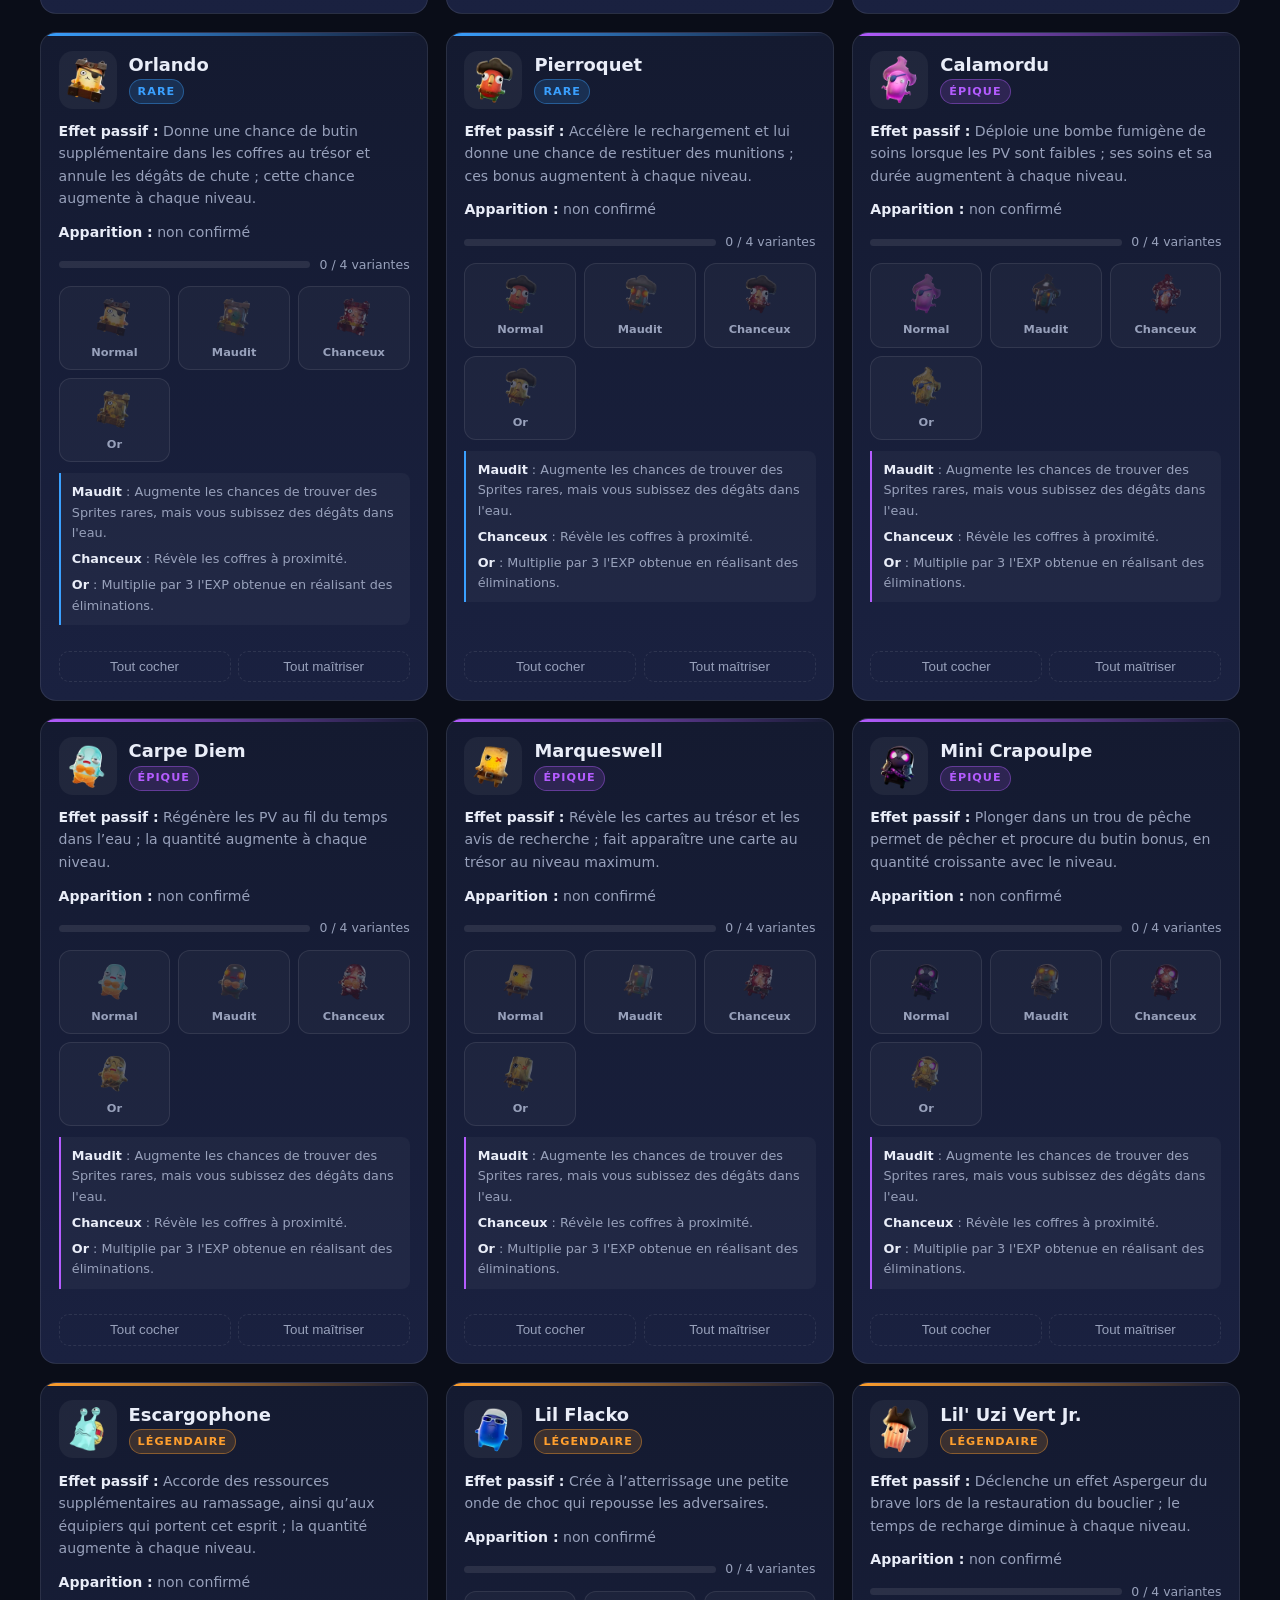
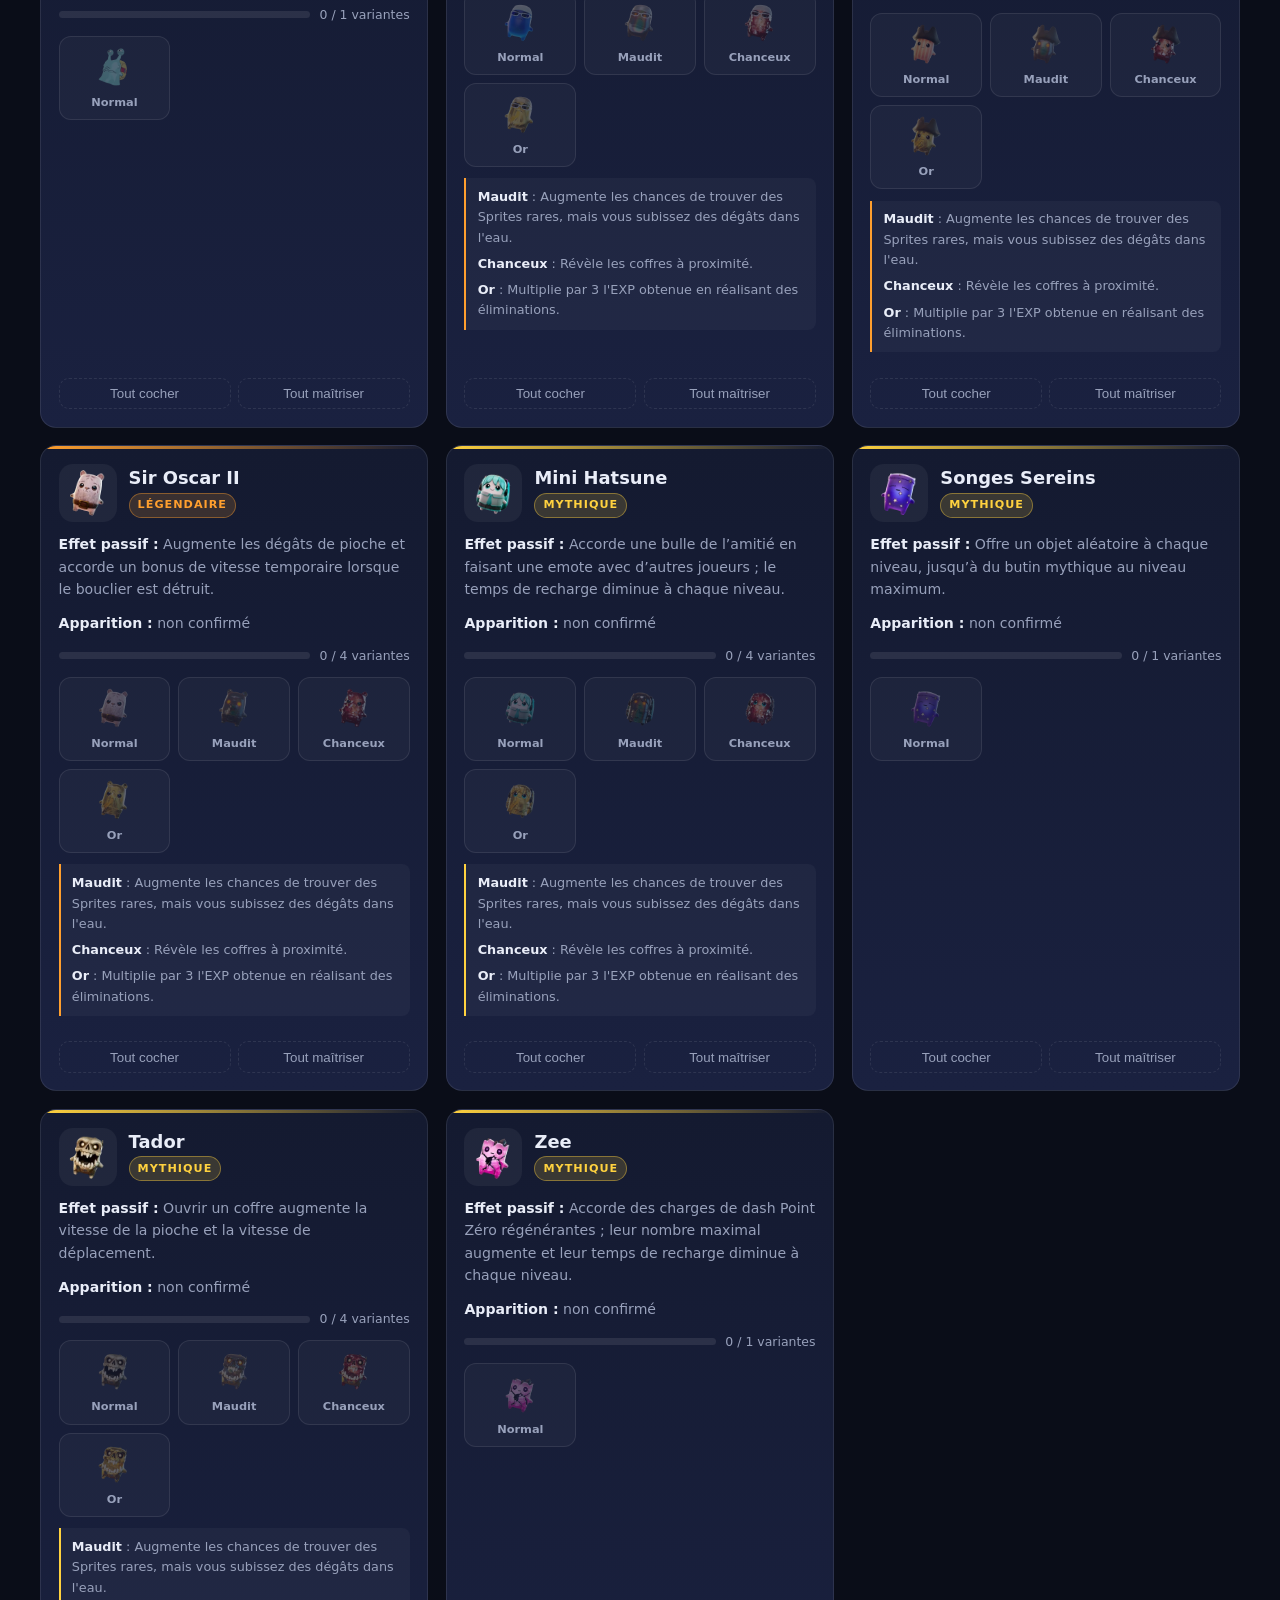
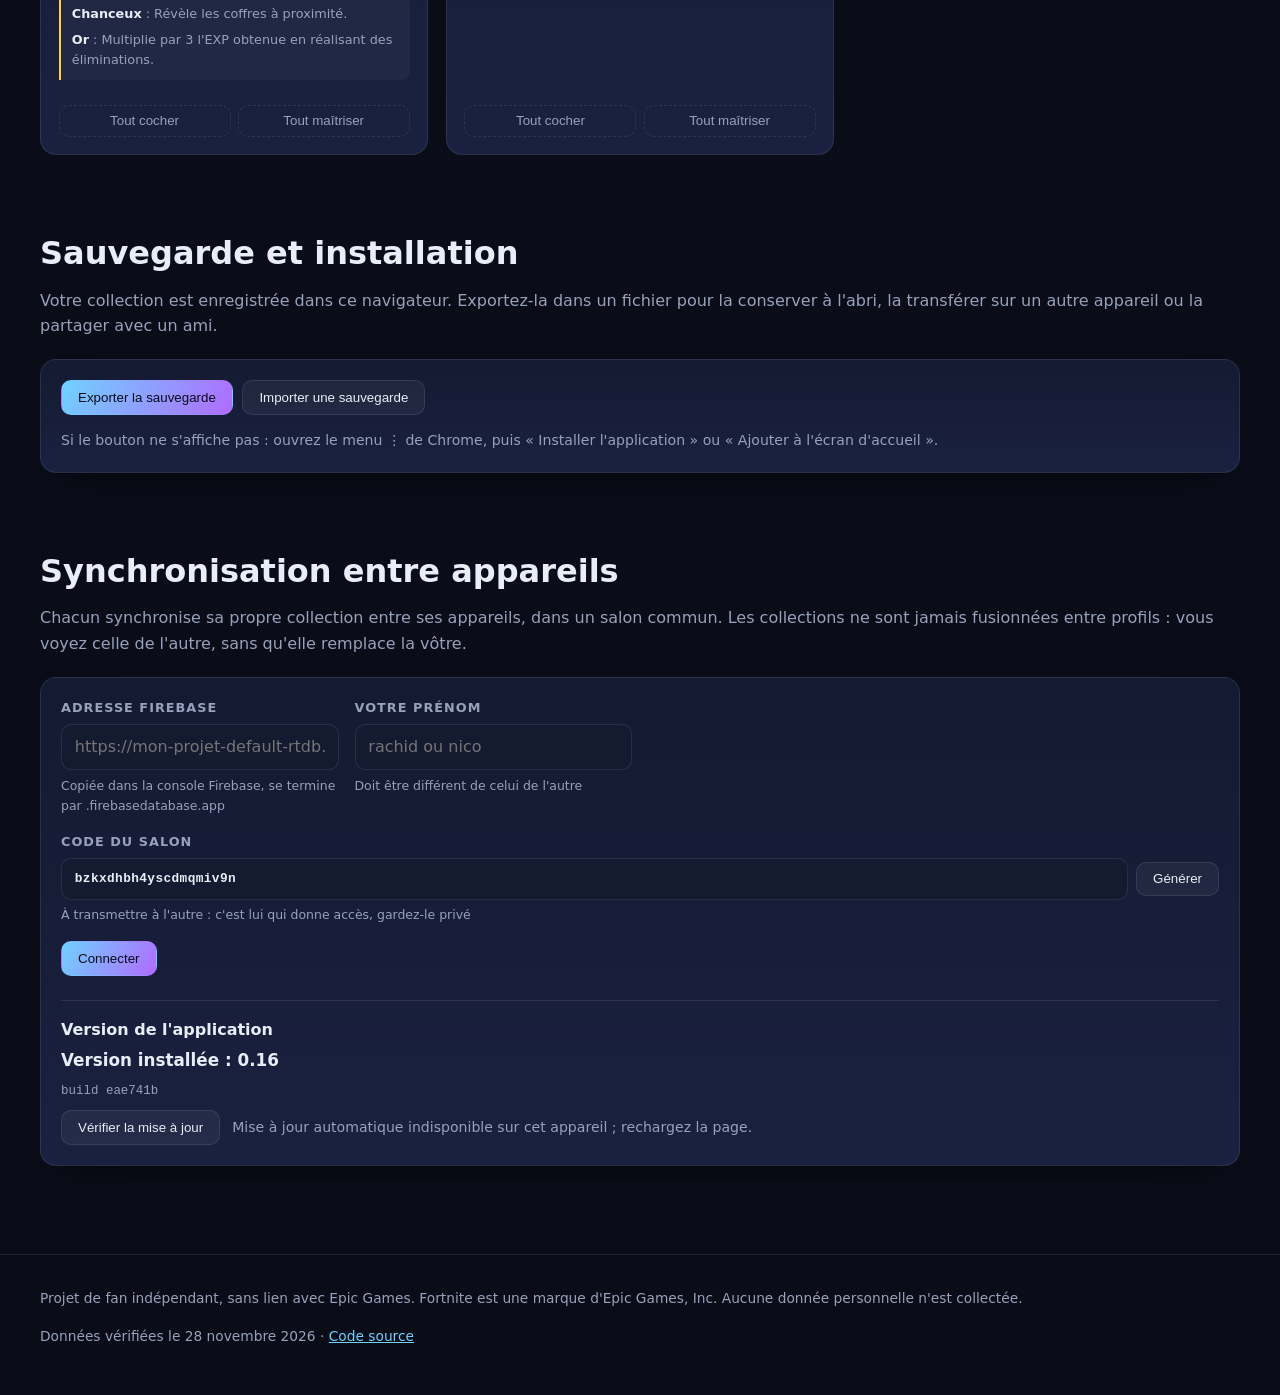
==== commit 05a92945: "Deploy eae741ba20544301dd2ce5513c902f403443b5dc" ====
--- a/index.html
+++ b/index.html
@@ -6,7 +6,7 @@
 <title>Spiritdex</title>
 <meta name="description" content="Checklist des Sprites Fortnite et de leurs variantes.">
 <link rel="canonical" href="./fr/">
-<link rel="icon" href="./assets/img/favicon.svg?v=893e591" type="image/svg+xml">
+<link rel="icon" href="./assets/img/favicon.svg?v=eae741b" type="image/svg+xml">
 <style>
   body{margin:0;min-height:100vh;display:grid;place-items:center;background:#0a0d18;color:#e9edf8;
        font:16px/1.6 system-ui,sans-serif;text-align:center}
